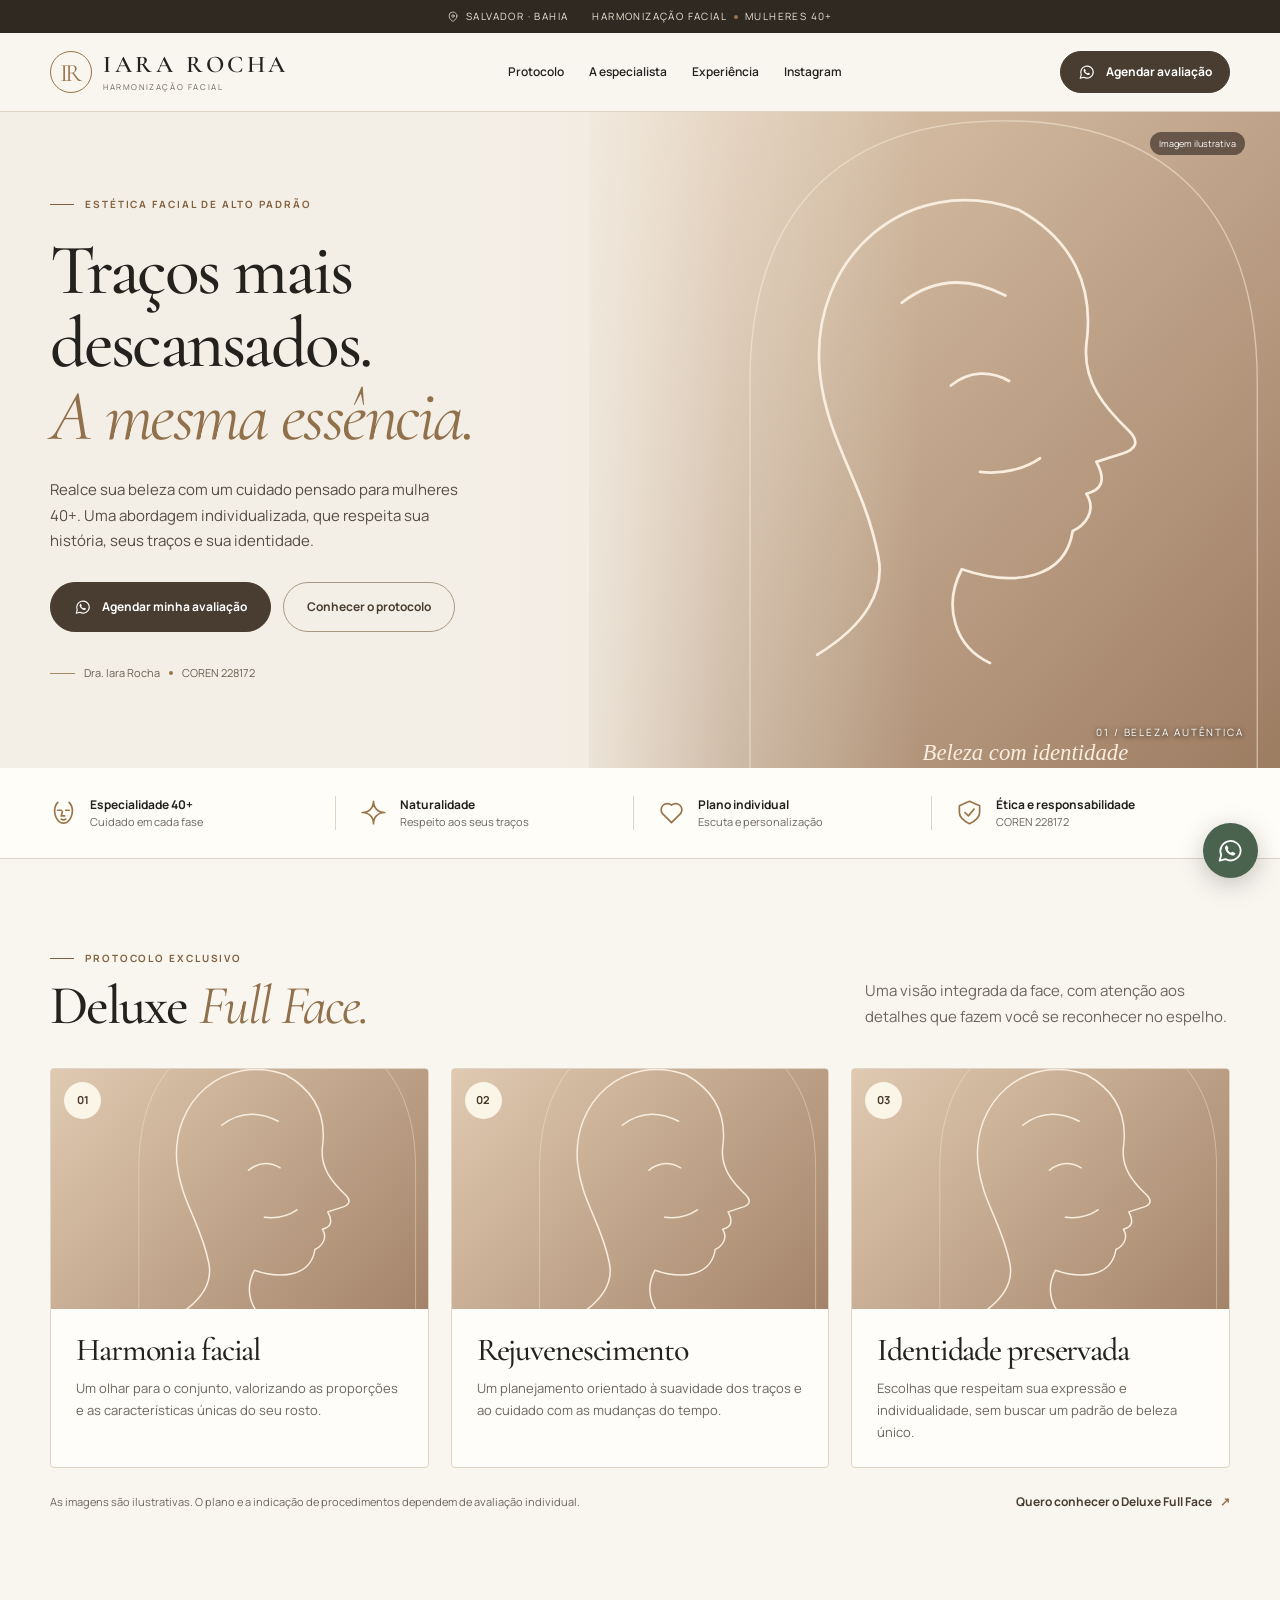
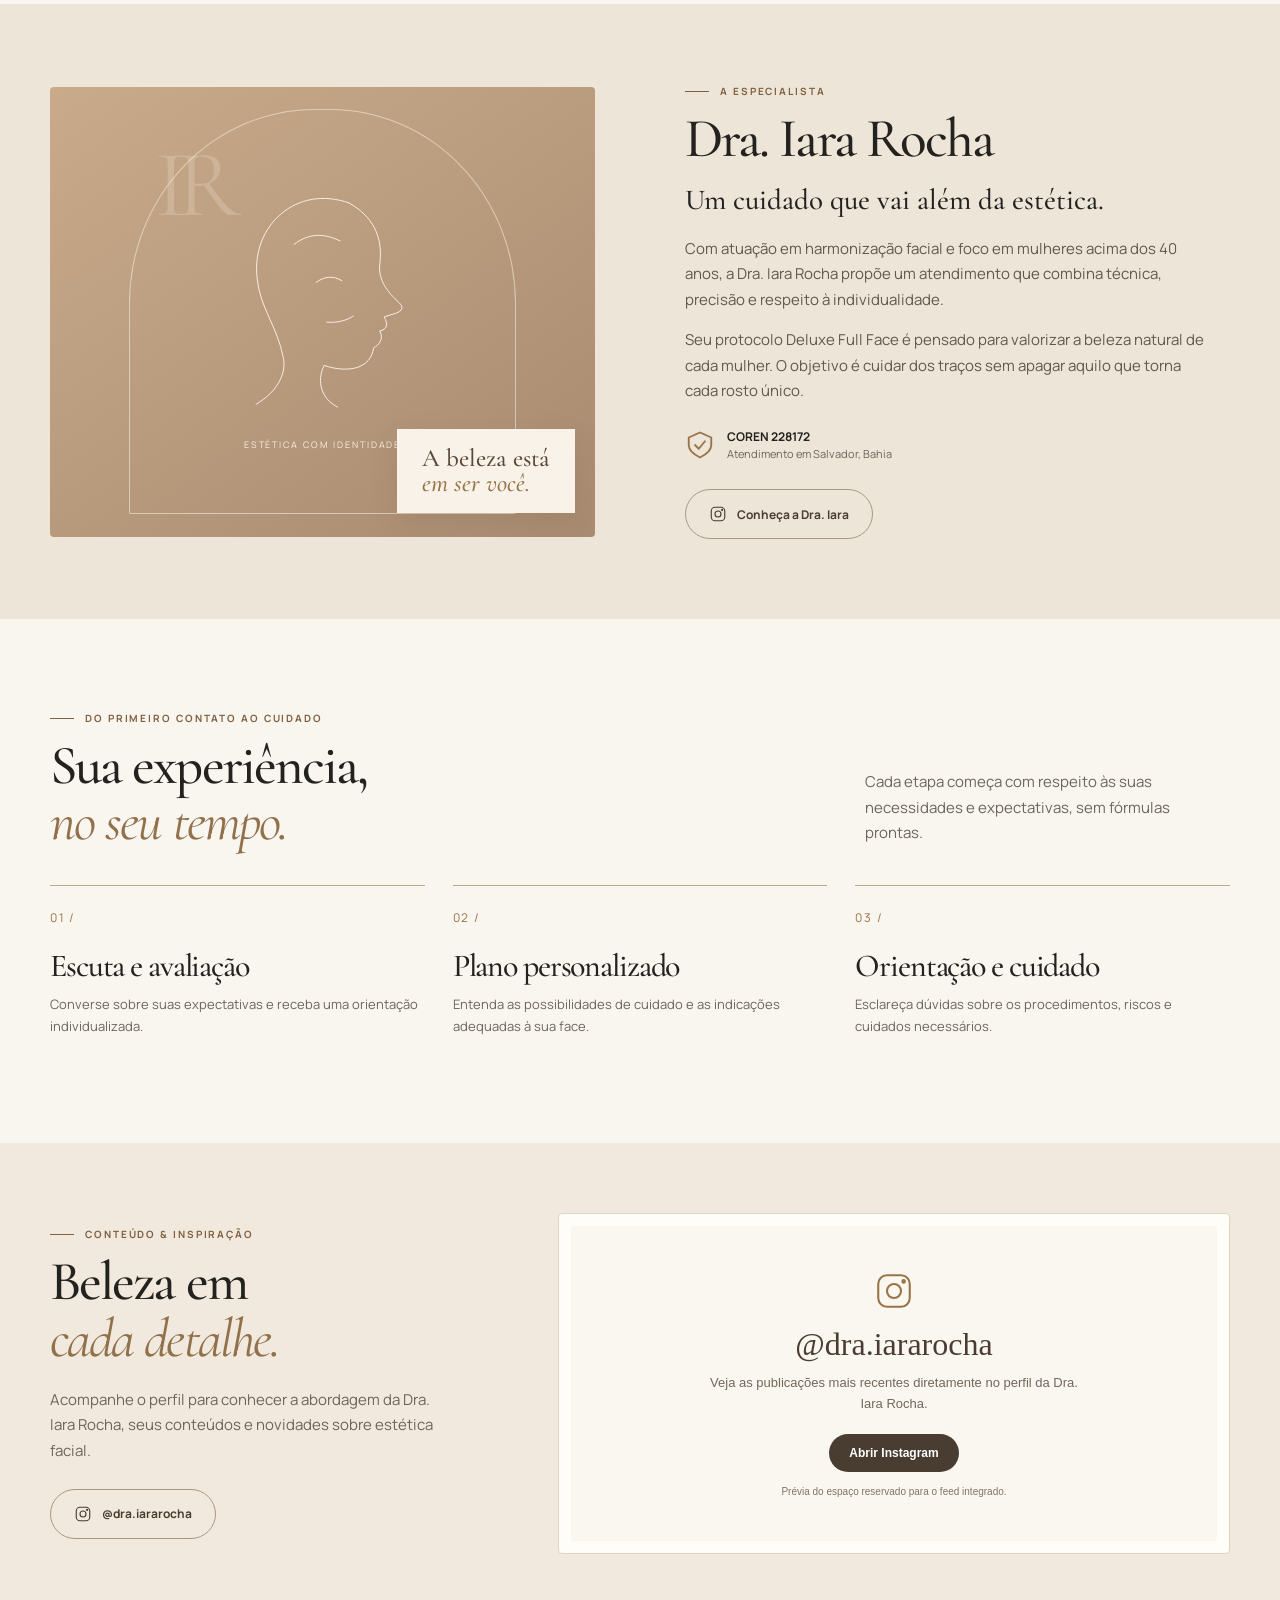
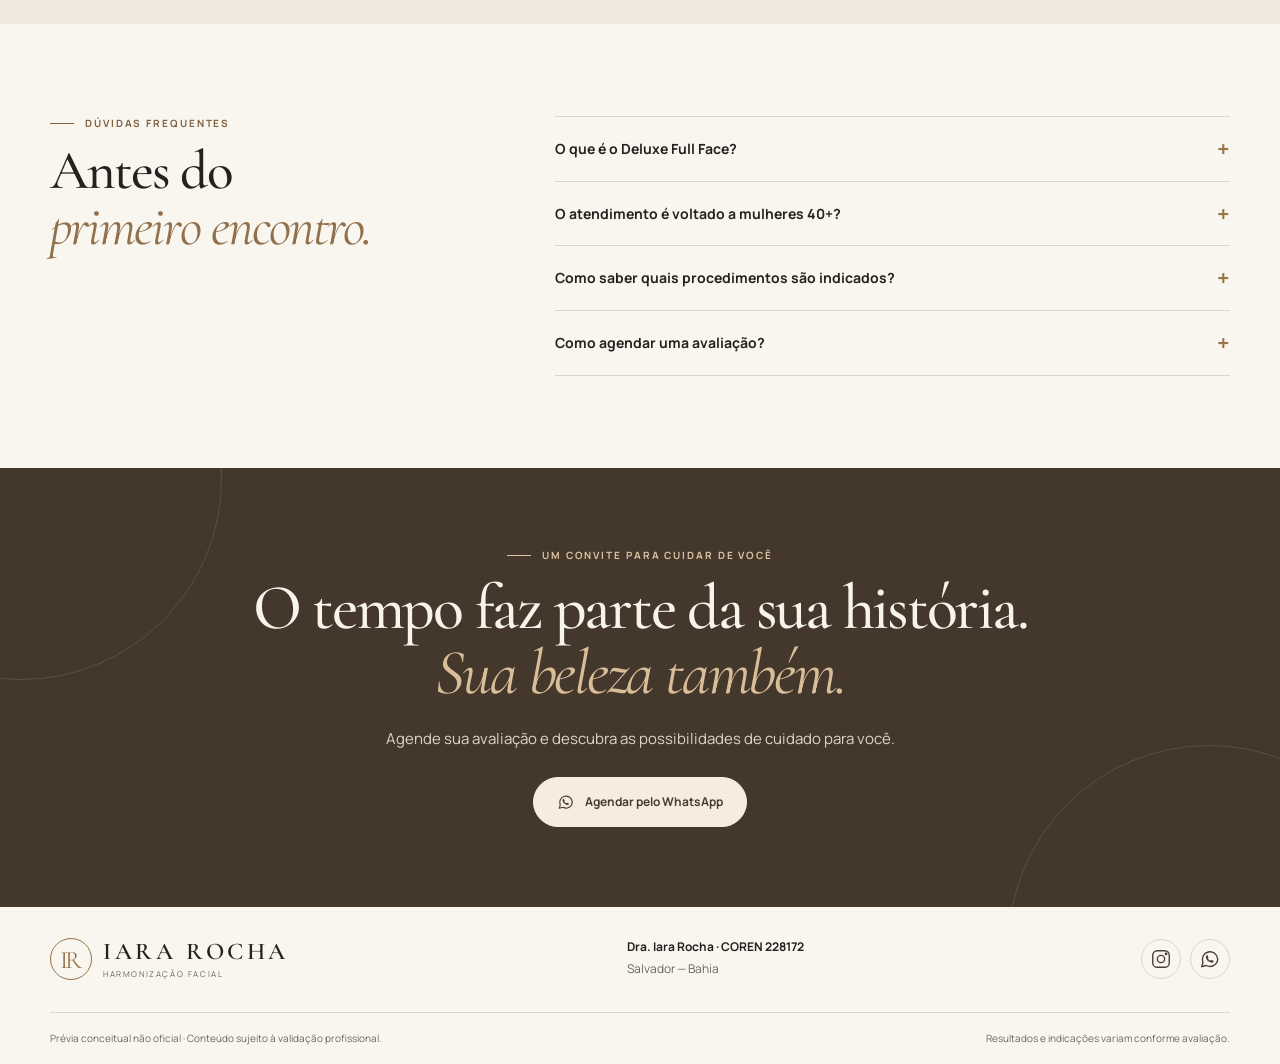
==== index.html @ 699437de "first commit" ====
<!doctype html>
<html lang="pt-BR"><head><meta charset="utf-8"><meta name="viewport" content="width=device-width, initial-scale=1"><title>Dra. Iara Rocha | Harmonização facial em Salvador</title><meta name="description" content="Harmonização facial com foco em mulheres 40+ em Salvador, Bahia. Conheça o protocolo Deluxe Full Face e agende sua avaliação com a Dra. Iara Rocha."><meta name="robots" content="noindex, nofollow"><meta name="theme-color" content="#f7f3ed"><meta property="og:title" content="Dra. Iara Rocha | Beleza que respeita sua identidade"><meta property="og:description" content="Harmonização facial personalizada para mulheres 40+ em Salvador."><meta property="og:type" content="website"><link rel="icon" type="image/svg+xml" href="assets/mark.svg"><link rel="preconnect" href="https://fonts.googleapis.com"><link rel="preconnect" href="https://fonts.gstatic.com" crossorigin><link href="https://fonts.googleapis.com/css2?family=Cormorant+Garamond:ital,wght@0,400;0,500;0,600;1,400;1,500&family=Manrope:wght@400;500;600;700&display=swap" rel="stylesheet"><link rel="stylesheet" href="styles.css"><script src="script.js" defer></script></head>
<body><svg xmlns="http://www.w3.org/2000/svg" style="position:absolute;width:0;height:0;overflow:hidden" aria-hidden="true"><symbol id="ig" viewBox="0 0 24 24"><rect x="3" y="3" width="18" height="18" rx="5"/><circle cx="12" cy="12" r="4"/><path d="M17.5 6.5h.01" stroke-width="3"/></symbol><symbol id="wa" viewBox="0 0 24 24"><path d="M20.4 11.8a8.4 8.4 0 0 1-12.5 7.3L3 20.4l1.3-4.6a8.4 8.4 0 1 1 16.1-4Z"/><path d="M8.3 8.1c.3-.5.8-.4 1-.1l1 2c.1.3-.2.7-.6 1.1.6 1.3 1.4 2.1 2.8 2.7.4-.5.8-.9 1.1-.8l2.1 1c.4.2.4.7.1 1.1-.6.9-1.6 1.2-2.8.8-2.7-.9-5-3-5.5-5.6-.2-.9.2-1.6.8-2.2Z" fill="currentColor" stroke="none"/></symbol><symbol id="pin" viewBox="0 0 24 24"><path d="M20 10c0 6-8 11-8 11S4 16 4 10a8 8 0 1 1 16 0Z"/><circle cx="12" cy="10" r="2.5"/></symbol><symbol id="spark" viewBox="0 0 24 24"><path d="M12 2c0 6 4 10 10 10-6 0-10 4-10 10 0-6-4-10-10-10 6 0 10-4 10-10Z"/></symbol><symbol id="shield" viewBox="0 0 24 24"><path d="M12 2 21 6v6c0 5-5 8-9 10-4-2-9-5-9-10V6l9-4Z"/><path d="m8 12 3 3 5-6"/></symbol><symbol id="heart" viewBox="0 0 24 24"><path d="M12 21 4 13a5.5 5.5 0 0 1 8-7.5A5.5 5.5 0 0 1 20 13Z"/></symbol><symbol id="face" viewBox="0 0 24 24"><path d="M7 3C3 7 3 15 8 20c2 2 6 2 8 0 5-5 5-13 1-17M7 10h3m4 0h3m-6 1-1 4h3m-3 3c1 .5 3 .5 4 0"/></symbol></svg>
<div class="topline"><span><svg><use href="#pin"/></svg> Salvador · Bahia</span><span>Harmonização facial <i></i> Mulheres 40+</span></div>
<header class="header"><div class="shell nav"><a href="#inicio" class="logo" aria-label="Dra. Iara Rocha, início"><span class="logo-mark">IR</span><span><strong>IARA ROCHA</strong><small>HARMONIZAÇÃO FACIAL</small></span></a><button class="menu" type="button" aria-expanded="false" aria-label="Abrir menu" aria-controls="navlinks"><span></span><span></span></button><nav id="navlinks"><a href="#protocolo">Protocolo</a><a href="#sobre">A especialista</a><a href="#experiencia">Experiência</a><a href="#instagram">Instagram</a></nav><a class="btn btn-small" href="https://wa.me/5571999190750?text=Ol%C3%A1%2C%20gostaria%20de%20agendar%20uma%20avalia%C3%A7%C3%A3o." target="_blank" rel="noopener"><svg><use href="#wa"/></svg> Agendar avaliação</a></div></header>
<main id="inicio"><section class="hero"><div class="hero-photo"><img src="https://images.pexels.com/photos/6531386/pexels-photo-6531386.jpeg?auto=compress&cs=tinysrgb&w=1600" alt="Retrato ilustrativo de uma mulher madura" fetchpriority="high" onerror="this.onerror=null;this.src='assets/portrait.svg'"><span class="photo-note">Imagem ilustrativa</span></div><div class="shell hero-inner"><div class="hero-copy"><div class="eyebrow"><span></span> ESTÉTICA FACIAL DE ALTO PADRÃO</div><h1>Traços mais descansados.<br><em>A mesma essência.</em></h1><p>Realce sua beleza com um cuidado pensado para mulheres 40+. Uma abordagem individualizada, que respeita sua história, seus traços e sua identidade.</p><div class="actions"><a class="btn" href="https://wa.me/5571999190750?text=Ol%C3%A1%2C%20gostaria%20de%20agendar%20uma%20avalia%C3%A7%C3%A3o." target="_blank" rel="noopener"><svg><use href="#wa"/></svg> Agendar minha avaliação</a><a class="btn outline" href="#protocolo">Conhecer o protocolo</a></div><div class="hero-caption"><span class="line"></span> Dra. Iara Rocha <span class="dot"></span> COREN 228172</div></div></div><div class="hero-index">01 / BELEZA AUTÊNTICA</div></section>
<section class="values"><div class="shell values-grid"><div><svg><use href="#face"/></svg><span><b>Especialidade 40+</b><small>Cuidado em cada fase</small></span></div><div><svg><use href="#spark"/></svg><span><b>Naturalidade</b><small>Respeito aos seus traços</small></span></div><div><svg><use href="#heart"/></svg><span><b>Plano individual</b><small>Escuta e personalização</small></span></div><div><svg><use href="#shield"/></svg><span><b>Ética e responsabilidade</b><small>COREN 228172</small></span></div></div></section>
<section id="protocolo" class="section shell"><div class="section-head reveal"><div><div class="eyebrow"><span></span> PROTOCOLO EXCLUSIVO</div><h2>Deluxe <em>Full Face.</em></h2></div><p>Uma visão integrada da face, com atenção aos detalhes que fazem você se reconhecer no espelho.</p></div><div class="protocol-grid"><article class="tile reveal"><div class="tile-img"><img loading="lazy" src="https://images.pexels.com/photos/6619491/pexels-photo-6619491.jpeg?auto=compress&cs=tinysrgb&w=850" alt="Imagem ilustrativa de cuidado facial" onerror="this.onerror=null;this.src='assets/portrait.svg'"><span>01</span></div><div class="tile-copy"><h3>Harmonia facial</h3><p>Um olhar para o conjunto, valorizando as proporções e as características únicas do seu rosto.</p></div></article><article class="tile reveal"><div class="tile-img"><img loading="lazy" src="https://images.pexels.com/photos/7446693/pexels-photo-7446693.jpeg?auto=compress&cs=tinysrgb&w=850" alt="Imagem ilustrativa de atendimento estético" onerror="this.onerror=null;this.src='assets/portrait.svg'"><span>02</span></div><div class="tile-copy"><h3>Rejuvenescimento</h3><p>Um planejamento orientado à suavidade dos traços e ao cuidado com as mudanças do tempo.</p></div></article><article class="tile reveal"><div class="tile-img"><img loading="lazy" src="https://images.pexels.com/photos/6724479/pexels-photo-6724479.jpeg?auto=compress&cs=tinysrgb&w=850" alt="Imagem ilustrativa de autocuidado" onerror="this.onerror=null;this.src='assets/portrait.svg'"><span>03</span></div><div class="tile-copy"><h3>Identidade preservada</h3><p>Escolhas que respeitam sua expressão e individualidade, sem buscar um padrão de beleza único.</p></div></article></div><div class="protocol-foot"><span>As imagens são ilustrativas. O plano e a indicação de procedimentos dependem de avaliação individual.</span><a class="text-link" href="https://wa.me/5571999190750?text=Ol%C3%A1%2C%20gostaria%20de%20conhecer%20o%20Deluxe%20Full%20Face." target="_blank" rel="noopener">Quero conhecer o Deluxe Full Face <span>↗</span></a></div></section>
<section id="sobre" class="about"><div class="shell about-grid"><div class="about-art reveal"><div class="art-arch"><span>IR</span><svg viewBox="0 0 300 300" aria-hidden="true"><path d="M180 35C121 14 70 60 76 119c3 35 23 55 30 92 3 17-6 37-31 52M180 35c27 15 39 38 35 69-2 19 9 32 22 44 5 5 4 9-4 12l-13 4c5 9 3 14-5 16 5 9-1 16-7 19-3 24-29 29-56 20-9 18-3 38 15 47M118 82c16-13 34-13 52-4m-27 47c9-7 19-8 29-2m-17 47c12 1 23-2 30-7"/></svg><small>ESTÉTICA COM IDENTIDADE</small></div><div class="art-tag">A beleza está<br><em>em ser você.</em></div></div><div class="about-copy reveal"><div class="eyebrow"><span></span> A ESPECIALISTA</div><h2>Dra. Iara Rocha</h2><p class="lead">Um cuidado que vai além da estética.</p><p>Com atuação em harmonização facial e foco em mulheres acima dos 40 anos, a Dra. Iara Rocha propõe um atendimento que combina técnica, precisão e respeito à individualidade.</p><p>Seu protocolo Deluxe Full Face é pensado para valorizar a beleza natural de cada mulher. O objetivo é cuidar dos traços sem apagar aquilo que torna cada rosto único.</p><div class="credential"><svg><use href="#shield"/></svg><div><b>COREN 228172</b><small>Atendimento em Salvador, Bahia</small></div></div><a class="btn outline" href="https://www.instagram.com/dra.iararocha/" target="_blank" rel="noopener"><svg><use href="#ig"/></svg> Conheça a Dra. Iara</a></div></div></section>
<section id="experiencia" class="section shell"><div class="section-head reveal"><div><div class="eyebrow"><span></span> DO PRIMEIRO CONTATO AO CUIDADO</div><h2>Sua experiência,<br><em>no seu tempo.</em></h2></div><p>Cada etapa começa com respeito às suas necessidades e expectativas, sem fórmulas prontas.</p></div><div class="steps"><article class="reveal"><span>01 /</span><h3>Escuta e avaliação</h3><p>Converse sobre suas expectativas e receba uma orientação individualizada.</p></article><article class="reveal"><span>02 /</span><h3>Plano personalizado</h3><p>Entenda as possibilidades de cuidado e as indicações adequadas à sua face.</p></article><article class="reveal"><span>03 /</span><h3>Orientação e cuidado</h3><p>Esclareça dúvidas sobre os procedimentos, riscos e cuidados necessários.</p></article></div></section>
<section id="instagram" class="social"><div class="shell social-grid"><div class="reveal"><div class="eyebrow"><span></span> CONTEÚDO & INSPIRAÇÃO</div><h2>Beleza em<br><em>cada detalhe.</em></h2><p>Acompanhe o perfil para conhecer a abordagem da Dra. Iara Rocha, seus conteúdos e novidades sobre estética facial.</p><a class="btn outline" href="https://www.instagram.com/dra.iararocha/" target="_blank" rel="noopener"><svg><use href="#ig"/></svg> @dra.iararocha</a></div><div class="social-frame reveal"><iframe id="instagram-feed" title="Perfil da Dra. Iara Rocha no Instagram" src="instagram.html" loading="lazy" referrerpolicy="strict-origin-when-cross-origin"></iframe></div></div></section>
<section class="section shell faq" id="duvidas"><div class="reveal"><div class="eyebrow"><span></span> DÚVIDAS FREQUENTES</div><h2>Antes do<br><em>primeiro encontro.</em></h2></div><div class="faq-items reveal"><details><summary>O que é o Deluxe Full Face?<span>+</span></summary><p>É o protocolo exclusivo de harmonização facial apresentado pela Dra. Iara Rocha, com abordagem individualizada e foco na naturalidade.</p></details><details><summary>O atendimento é voltado a mulheres 40+?<span>+</span></summary><p>Sim, esse é o foco informado pela profissional. A avaliação permite conversar sobre as necessidades individuais e a indicação de cada cuidado.</p></details><details><summary>Como saber quais procedimentos são indicados?<span>+</span></summary><p>A indicação depende de avaliação profissional, considerando sua anatomia, histórico de saúde, expectativas e possíveis contraindicações.</p></details><details><summary>Como agendar uma avaliação?<span>+</span></summary><p>Entre em contato pelo WhatsApp para consultar disponibilidade, valores e informações de atendimento em Salvador.</p></details></div></section>
<section class="closing"><div class="shell reveal"><div class="eyebrow"><span></span> UM CONVITE PARA CUIDAR DE VOCÊ</div><h2>O tempo faz parte da sua história.<br><em>Sua beleza também.</em></h2><p>Agende sua avaliação e descubra as possibilidades de cuidado para você.</p><a class="btn light" href="https://wa.me/5571999190750?text=Ol%C3%A1%2C%20gostaria%20de%20agendar%20uma%20avalia%C3%A7%C3%A3o." target="_blank" rel="noopener"><svg><use href="#wa"/></svg> Agendar pelo WhatsApp</a></div></section></main>
<footer><div class="shell footer-main"><a class="logo" href="#inicio"><span class="logo-mark">IR</span><span><strong>IARA ROCHA</strong><small>HARMONIZAÇÃO FACIAL</small></span></a><div><strong>Dra. Iara Rocha · COREN 228172</strong><p>Salvador — Bahia</p></div><div class="social-icons"><a href="https://www.instagram.com/dra.iararocha/" target="_blank" rel="noopener" aria-label="Instagram"><svg><use href="#ig"/></svg></a><a href="https://wa.me/5571999190750" target="_blank" rel="noopener" aria-label="WhatsApp"><svg><use href="#wa"/></svg></a></div></div><div class="shell footer-bottom"><span>Prévia conceitual não oficial · Conteúdo sujeito à validação profissional.</span><span>Resultados e indicações variam conforme avaliação.</span></div></footer>
<a class="floating" href="https://wa.me/5571999190750?text=Ol%C3%A1%2C%20gostaria%20de%20agendar%20uma%20avalia%C3%A7%C3%A3o." target="_blank" rel="noopener" aria-label="Agendar pelo WhatsApp"><svg><use href="#wa"/></svg></a></body></html>
---- styles.css ----
:root{--paper:#f9f6f0;--cream:#f0e9de;--ink:#24221f;--muted:#6c655d;--gold:#987449;--dark:#493d31;--line:#ded5c6;--serif:'Cormorant Garamond',Georgia,serif;--sans:'Manrope',Arial,sans-serif}*{box-sizing:border-box}html{scroll-behavior:smooth;scroll-padding-top:90px}body{margin:0;background:var(--paper);font-family:var(--sans);font-size:15px;line-height:1.7;color:var(--ink)}a{color:inherit;text-decoration:none}button{font:inherit}img{display:block;width:100%;height:100%;object-fit:cover}svg{width:22px;height:22px;fill:none;stroke:currentColor;stroke-width:1.5;stroke-linecap:round;stroke-linejoin:round;flex:none}.shell{width:min(1180px,calc(100% - 96px));margin-inline:auto}.topline{background:#302921;color:#ede5d8;display:flex;align-items:center;justify-content:center;gap:24px;font-size:10px;letter-spacing:.14em;text-transform:uppercase;padding:8px 20px}.topline span{display:flex;align-items:center;gap:7px}.topline svg{width:12px;height:12px}.topline i,.dot{display:inline-block;width:4px;height:4px;background:var(--gold);border-radius:50%}.header{position:sticky;top:0;z-index:20;background:rgba(249,246,240,.96);backdrop-filter:blur(12px);border-bottom:1px solid var(--line)}.nav{display:flex;align-items:center;justify-content:space-between;gap:28px;min-height:78px}.logo{display:inline-flex;align-items:center;gap:11px;flex-shrink:0}.logo-mark{display:grid;place-items:center;width:42px;height:42px;border:1px solid var(--gold);border-radius:50%;font-family:var(--serif);font-size:25px;letter-spacing:-.12em;color:var(--gold);padding-right:3px}.logo strong,.logo small{display:block;line-height:1.2}.logo strong{font:600 24px/1 var(--serif);letter-spacing:.15em}.logo small{font-size:8px;letter-spacing:.2em;margin-top:5px;color:var(--muted)}nav{display:flex;gap:25px;align-items:center;font-size:12px;font-weight:600}nav a:hover,.text-link:hover{color:var(--gold)}.btn{display:inline-flex;align-items:center;justify-content:center;gap:10px;background:var(--dark);color:white;border:1px solid var(--dark);padding:15px 23px;border-radius:100px;font-size:12px;font-weight:700;line-height:1.3;transition:background .25s,transform .25s,border .25s;white-space:normal}.btn svg{width:18px;height:18px}.btn:hover{background:var(--gold);border-color:var(--gold);transform:translateY(-2px)}.btn-small{padding:11px 17px;white-space:nowrap}.outline{background:transparent;color:var(--dark);border-color:#a99881}.outline:hover{color:white}.menu{display:none;background:none;border:0;padding:10px;cursor:pointer}.hero{position:relative;isolation:isolate;min-height:595px;background:#e9dfd2;overflow:hidden;display:flex;align-items:center}.hero-photo{position:absolute;inset:0 0 0 46%;z-index:-2;background:#ad8a71}.hero-photo img{object-position:50% 38%}.hero:after{content:'';position:absolute;inset:0;z-index:-1;background:linear-gradient(90deg,#f4efe6 0%,#f4efe6 36%,rgba(244,239,230,.96) 43%,rgba(244,239,230,.35) 57%,transparent 72%);pointer-events:none}.hero-inner{padding-block:85px}.hero-copy{max-width:620px;width:56%}.eyebrow{display:flex;align-items:center;gap:11px;font-size:10px;letter-spacing:.19em;font-weight:700;color:#80603e;text-transform:uppercase;line-height:1.5}.eyebrow>span{width:24px;height:1px;background:currentColor}.hero h1,h2,h3{font-family:var(--serif);font-weight:500;line-height:1.02;margin:0;letter-spacing:-.035em}.hero h1{font-size:clamp(55px,5.6vw,86px);margin:22px 0 24px}.hero h1 em,h2 em{font-weight:400;color:#91704c}.hero p{max-width:430px;color:#554d43;font-size:15px;margin:0 0 28px}.actions{display:flex;flex-wrap:wrap;gap:12px}.hero-caption{display:flex;align-items:center;gap:9px;font-size:11px;color:#695f52;margin-top:32px}.hero-caption .line{width:25px;height:1px;background:#a78b65}.hero-index{position:absolute;bottom:27px;right:36px;color:#fff;text-shadow:0 1px 5px #000;font-size:10px;letter-spacing:.19em}.photo-note{position:absolute;right:35px;top:20px;background:#2b211b99;color:white;padding:4px 9px;border-radius:100px;font-size:9px}.values{border-bottom:1px solid var(--line);background:#fffdf8}.values-grid{display:grid;grid-template-columns:repeat(4,1fr);padding-block:28px;gap:12px}.values-grid>div{display:flex;align-items:center;gap:13px;padding-inline:12px;border-right:1px solid var(--line)}.values-grid>div:first-child{padding-left:0}.values-grid>div:last-child{border:0}.values-grid svg{width:27px;height:27px;color:var(--gold)}.values-grid b,.values-grid small{display:block;line-height:1.5}.values-grid b{font-size:12px;font-weight:700}.values-grid small{font-size:11px;color:var(--muted)}.section{padding-block:92px}.section-head{display:flex;align-items:end;justify-content:space-between;gap:40px;margin-bottom:34px}.section-head p{max-width:365px;margin:0 0 5px;color:var(--muted)}h2{font-size:clamp(43px,4.3vw,66px);margin-top:12px}.protocol-grid{display:grid;grid-template-columns:repeat(3,1fr);gap:22px}.tile{background:#fffdf9;border:1px solid var(--line);overflow:hidden;border-radius:4px;transition:box-shadow .3s,transform .3s}.tile:hover{transform:translateY(-4px);box-shadow:0 15px 30px #3029210e}.tile-img{height:240px;position:relative;overflow:hidden;background:#d6b99c}.tile-img img{transition:transform .7s;object-position:center 40%}.tile:hover img{transform:scale(1.035)}.tile-img>span{position:absolute;top:13px;left:13px;display:grid;place-items:center;background:#fffdf1df;color:#47382b;border-radius:50%;width:37px;height:37px;font-size:11px;font-weight:700}.tile-copy{padding:25px 25px 24px}.tile h3,.steps h3{font-size:32px}.tile p,.steps p{color:var(--muted);font-size:13px;margin:10px 0 0}.protocol-foot{display:flex;align-items:center;justify-content:space-between;gap:20px;margin-top:24px;font-size:11px;color:var(--muted)}.text-link{font-weight:700;color:var(--dark);font-size:12px;white-space:nowrap}.text-link span{margin-left:6px;color:var(--gold)}.about{background:#ede5d8;padding-block:80px}.about-grid{display:grid;grid-template-columns:1fr 1fr;gap:90px;align-items:center}.about-art{position:relative;min-height:450px;display:grid;place-items:center;background:linear-gradient(145deg,#c9ab8b,#a88b70);overflow:hidden;border-radius:4px}.art-arch{position:relative;width:71%;height:90%;min-height:370px;display:flex;flex-direction:column;align-items:center;justify-content:center;border:1px solid #f2e7d6a0;border-radius:48% 48% 2px 2px;color:#f8f0e5}.art-arch>span{font:400 95px/.8 var(--serif);letter-spacing:-.12em;opacity:.22;position:absolute;top:37px;left:25px}.art-arch svg{width:75%;height:265px;stroke-width:1.1}.art-arch small{font-size:9px;letter-spacing:.21em}.art-tag{position:absolute;bottom:24px;right:20px;color:#5b4838;background:#f8f2e8;padding:17px 25px;font:500 25px/1 var(--serif);box-shadow:0 8px 25px #493d311b}.art-tag em{color:var(--gold)}.about-copy p{color:#62584e;max-width:520px}.about-copy .lead{font:500 29px/1.25 var(--serif);color:var(--ink);margin:14px 0 18px}.credential{display:flex;align-items:center;gap:12px;margin:24px 0 27px}.credential svg{width:30px;height:30px;color:var(--gold)}.credential b,.credential small{display:block;line-height:1.5}.credential b{font-size:12px}.credential small{color:var(--muted);font-size:11px}.steps{display:grid;grid-template-columns:repeat(3,1fr);gap:28px}.steps article{padding:22px 0 14px;border-top:1px solid #bba88f}.steps article>span{display:block;color:var(--gold);font-size:12px;letter-spacing:.15em;margin-bottom:22px}.social{background:#f1e9dd;padding-block:70px}.social-grid{display:grid;grid-template-columns:.8fr 1.2fr;gap:60px;align-items:center}.social-grid p{max-width:400px;color:var(--muted);margin:20px 0 26px}.social-frame{background:#fffdf8;border:1px solid var(--line);border-radius:4px;padding:12px}.social-frame iframe{display:block;width:100%;height:315px;border:0;border-radius:2px;background:#fffdf8}.faq{display:grid;grid-template-columns:.8fr 1.2fr;gap:55px}.faq-items details{border-bottom:1px solid var(--line)}.faq-items details:first-child{border-top:1px solid var(--line)}summary{list-style:none;cursor:pointer;padding:20px 0;display:flex;align-items:center;justify-content:space-between;gap:10px;font-weight:700;font-size:14px}summary::-webkit-details-marker{display:none}summary span{color:var(--gold);font-size:22px;line-height:1;transition:transform .2s}details[open] summary span{transform:rotate(45deg)}details p{margin:0 30px 19px 0;font-size:13px;color:var(--muted)}.closing{background:#44382d;color:#f9f4eb;text-align:center;padding-block:80px;position:relative;overflow:hidden}.closing:before,.closing:after{content:'';position:absolute;border:1px solid #c1a78835;width:400px;height:400px;border-radius:50%;pointer-events:none}.closing:before{top:-190px;left:-180px}.closing:after{bottom:-240px;right:-130px}.closing .eyebrow{color:#dbc3a3;justify-content:center}.closing h2{font-size:clamp(43px,5vw,72px)}.closing h2 em{color:#d9bd98}.closing p{color:#e0d4c6;margin:20px 0 26px}.light{background:#f7eddf;color:#493d31;border-color:#f7eddf}.light:hover{color:white}.footer-main{padding-block:30px;display:flex;align-items:center;justify-content:space-between;gap:25px}.footer-main>div:nth-child(2){font-size:12px}.footer-main p{margin:2px 0;color:var(--muted)}.social-icons{display:flex;gap:9px}.social-icons a{width:40px;height:40px;display:grid;place-items:center;border:1px solid var(--line);border-radius:50%;color:var(--dark)}.social-icons a:hover{background:var(--cream)}.footer-bottom{border-top:1px solid var(--line);font-size:10px;color:var(--muted);padding-block:17px;display:flex;justify-content:space-between;gap:15px}.floating{position:fixed;bottom:22px;right:22px;z-index:30;border-radius:50%;width:55px;height:55px;display:grid;place-items:center;color:white;background:#49634f;box-shadow:0 6px 24px #30292140;transition:transform .25s}.floating:hover{transform:translateY(-4px)}.floating svg{width:29px;height:29px}.js .reveal{opacity:0;transform:translateY(18px);transition:opacity .65s,transform .65s}.js .reveal.visible{opacity:1;transform:none}a:focus-visible,button:focus-visible,summary:focus-visible{outline:2px solid var(--gold);outline-offset:4px}@media(max-width:1000px){.shell{width:calc(100% - 56px)}.nav{gap:14px}nav{gap:15px}.nav>.btn{display:none}.hero-copy{width:65%}.about-grid{gap:48px}.values-grid>div{padding-inline:7px}.tile-img{height:190px}}@media(max-width:700px){.shell{width:calc(100% - 36px)}.topline{font-size:8px;gap:12px;letter-spacing:.07em}.nav{min-height:66px}.logo strong{font-size:21px}.logo-mark{width:36px;height:36px;font-size:22px}.menu{display:flex;flex-direction:column;gap:6px}.menu span{width:23px;height:1.5px;background:var(--ink)}nav{display:none;position:absolute;top:100%;left:0;right:0;background:var(--paper);padding:18px 25px;flex-direction:column;align-items:stretch;gap:0;border-bottom:1px solid var(--line);box-shadow:0 8px 18px #30292111}nav.open{display:flex}nav a{padding:13px 0;border-bottom:1px solid var(--line)}.hero{min-height:0;display:flex;flex-direction:column;align-items:stretch}.hero:after{display:none}.hero-inner{padding-block:40px 37px;order:0}.hero-copy{width:100%}.hero h1{font-size:clamp(48px,11vw,66px);margin:17px 0 15px}.hero p{font-size:14px}.hero-photo{position:relative;inset:auto;order:1;height:360px;z-index:0}.hero-photo img{object-position:center 34%}.hero-index{z-index:1;bottom:15px;right:15px}.photo-note{right:15px;top:14px}.actions{gap:9px}.actions .btn{font-size:11px;padding:13px 16px}.hero-caption{margin-top:22px}.values-grid{grid-template-columns:repeat(2,1fr);gap:20px 9px;padding-block:22px}.values-grid>div:nth-child(2){border:0}.values-grid>div:nth-child(3){padding-left:0}.values-grid svg{width:24px;height:24px}.values-grid b{font-size:11px}.values-grid small{font-size:10px}.section{padding-block:58px}.section-head{display:block;margin-bottom:25px}.section-head p{margin:16px 0 0;font-size:14px}.protocol-grid{grid-template-columns:1fr;gap:16px}.tile-img{height:225px}.tile-copy{padding:20px}.protocol-foot{flex-direction:column;align-items:start;gap:14px}.about{padding-block:48px}.about-grid,.social-grid,.faq{grid-template-columns:1fr;gap:30px}.about-art{min-height:350px}.art-arch{min-height:295px}.art-arch svg{height:210px}.steps{grid-template-columns:1fr;gap:12px}.steps article{padding-top:18px}.steps article>span{margin-bottom:12px}.social{padding-block:50px}.social-frame iframe{height:320px}.closing{padding-block:55px}.closing p{font-size:14px}.footer-main{flex-wrap:wrap;gap:20px;align-items:start}.footer-main>div:nth-child(2){order:3;width:100%}.footer-bottom{flex-direction:column;gap:6px;padding-bottom:75px}.floating{right:15px;bottom:15px;width:51px;height:51px}}@media(prefers-reduced-motion:reduce){*,*:before,*:after{scroll-behavior:auto!important;animation:none!important;transition:none!important}.js .reveal{opacity:1;transform:none}}
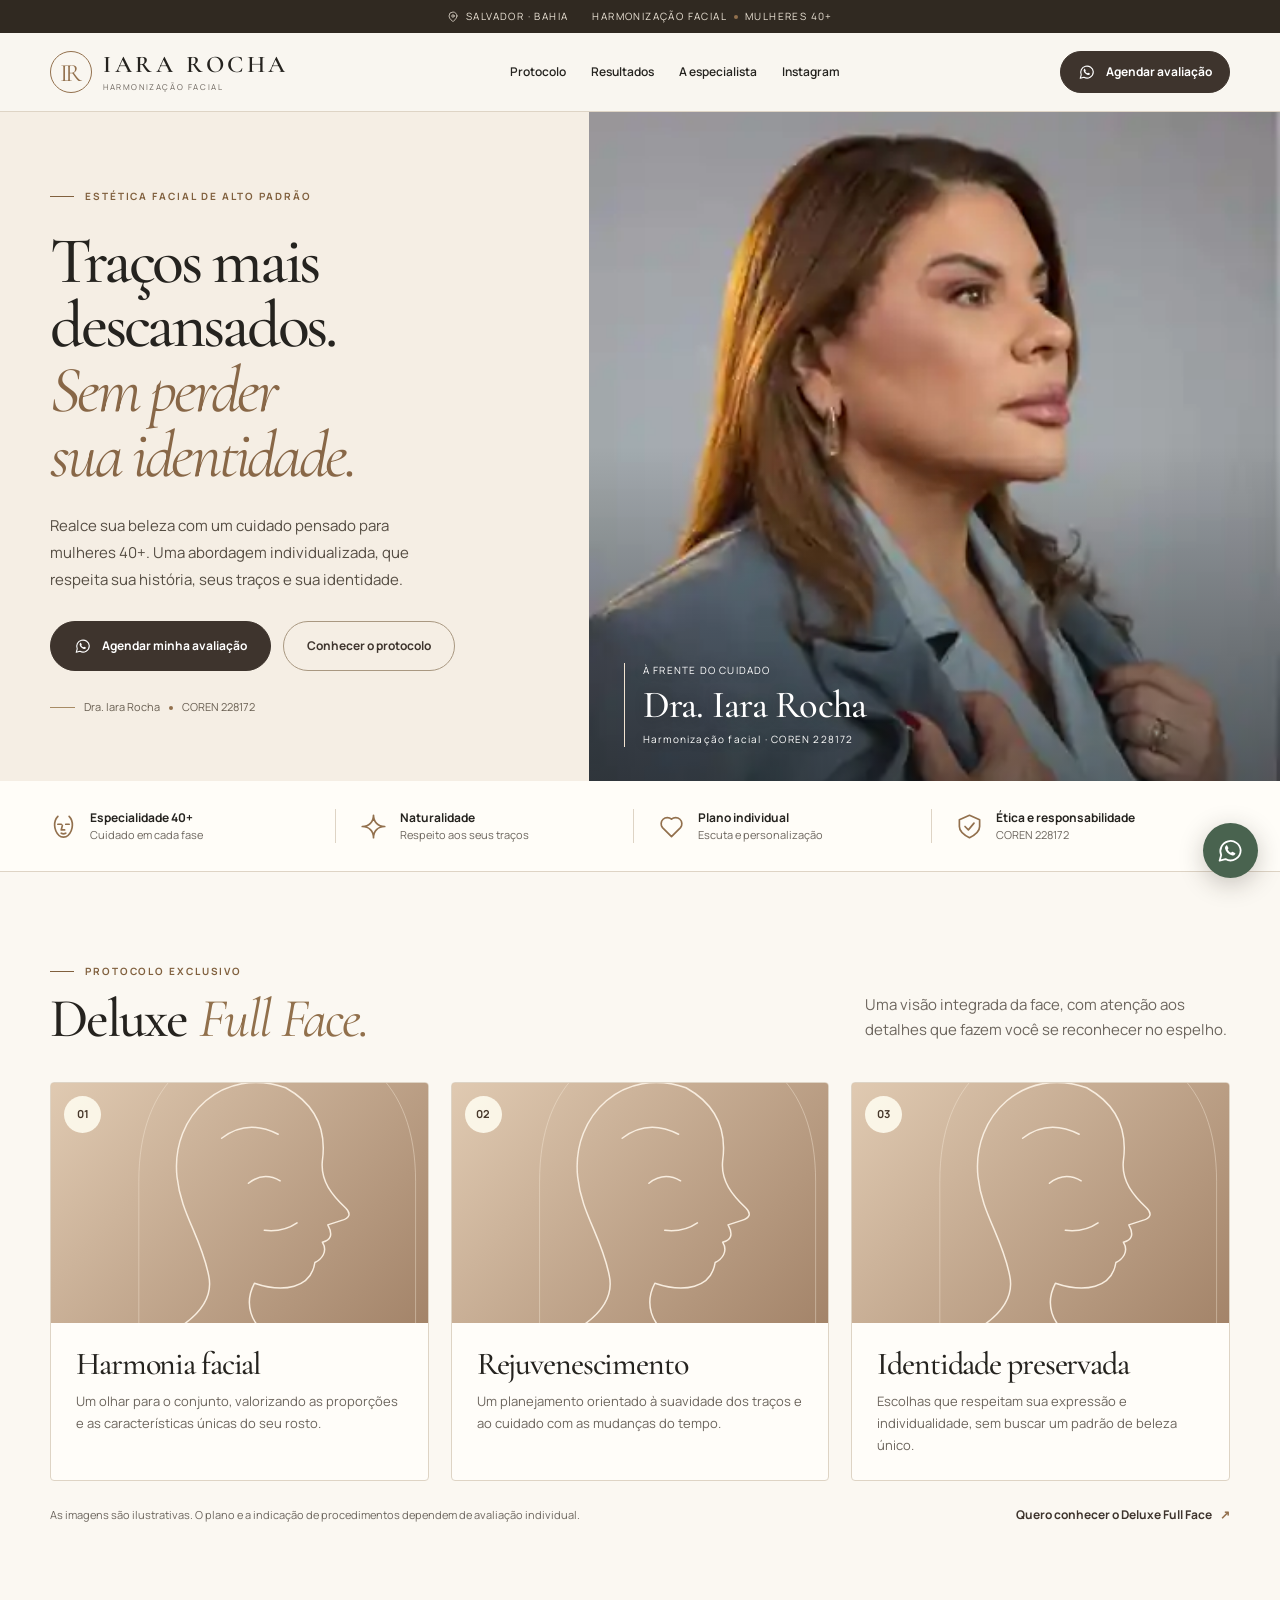
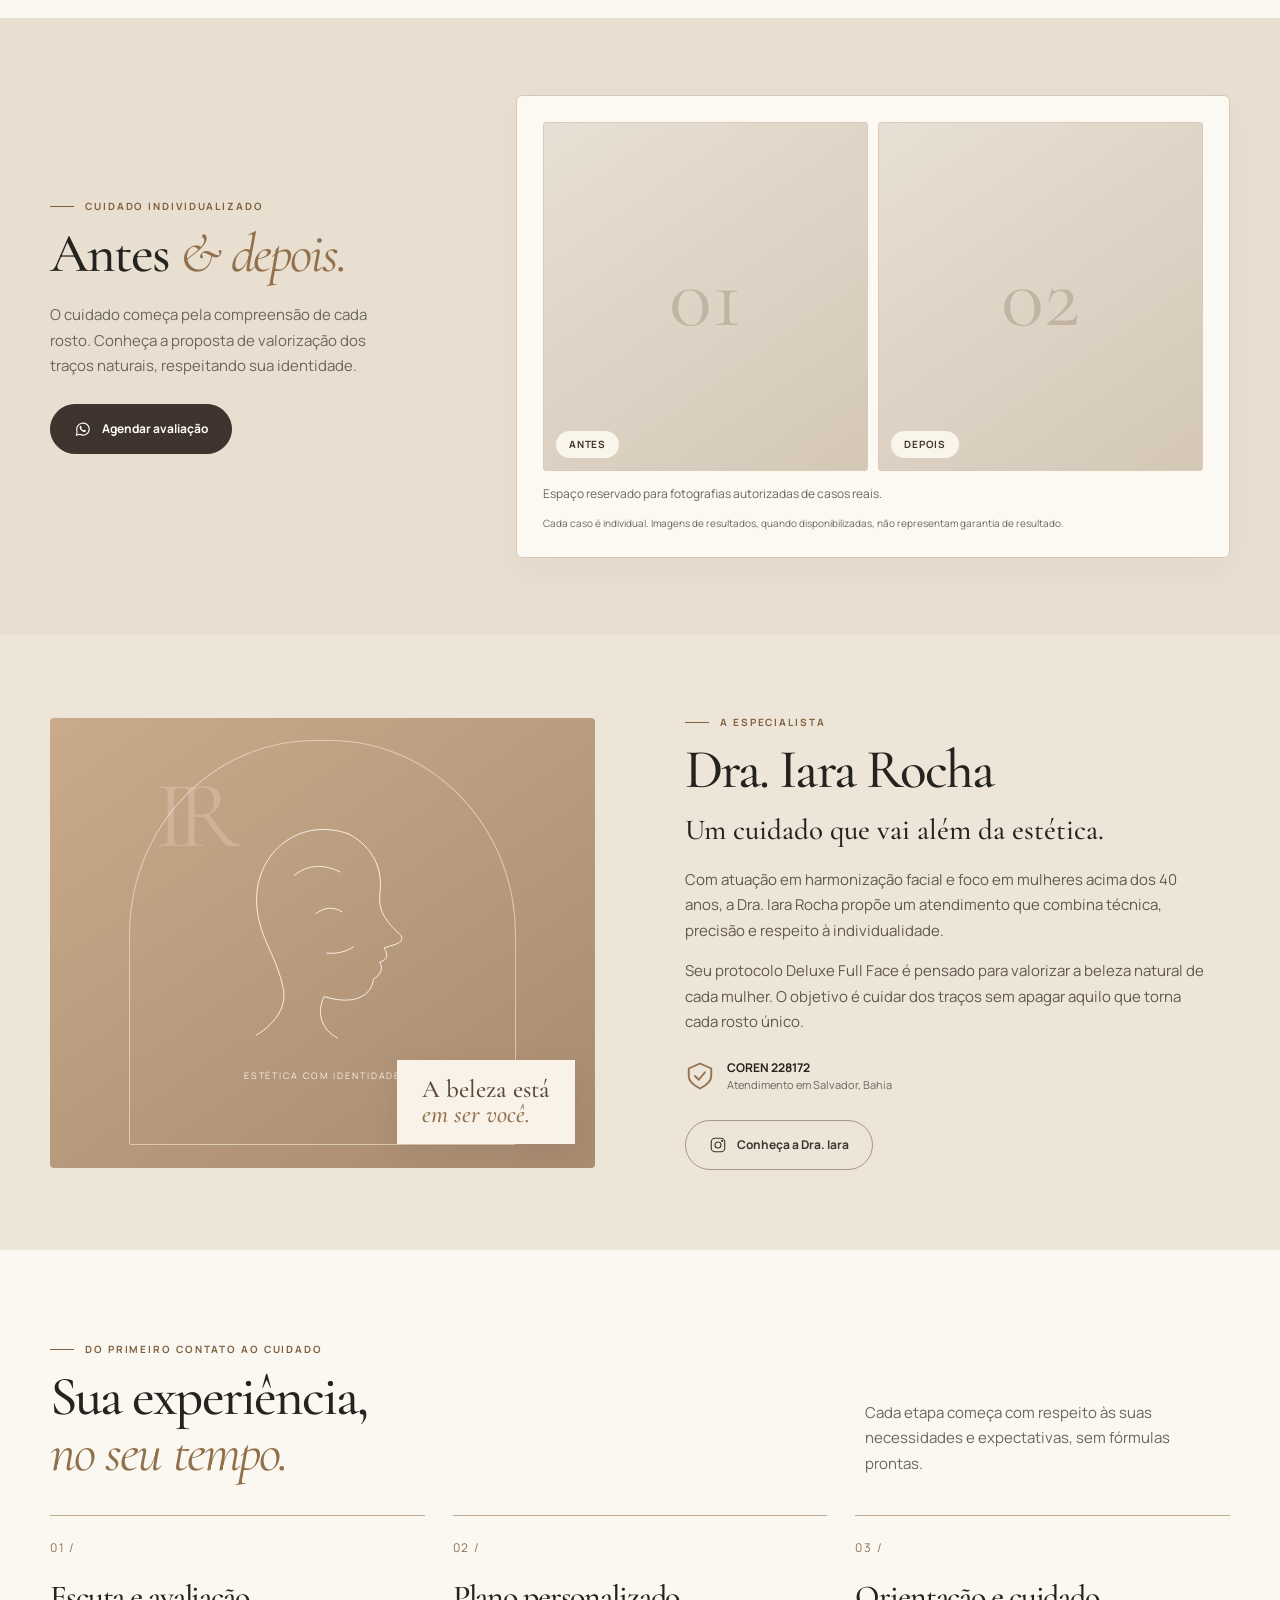
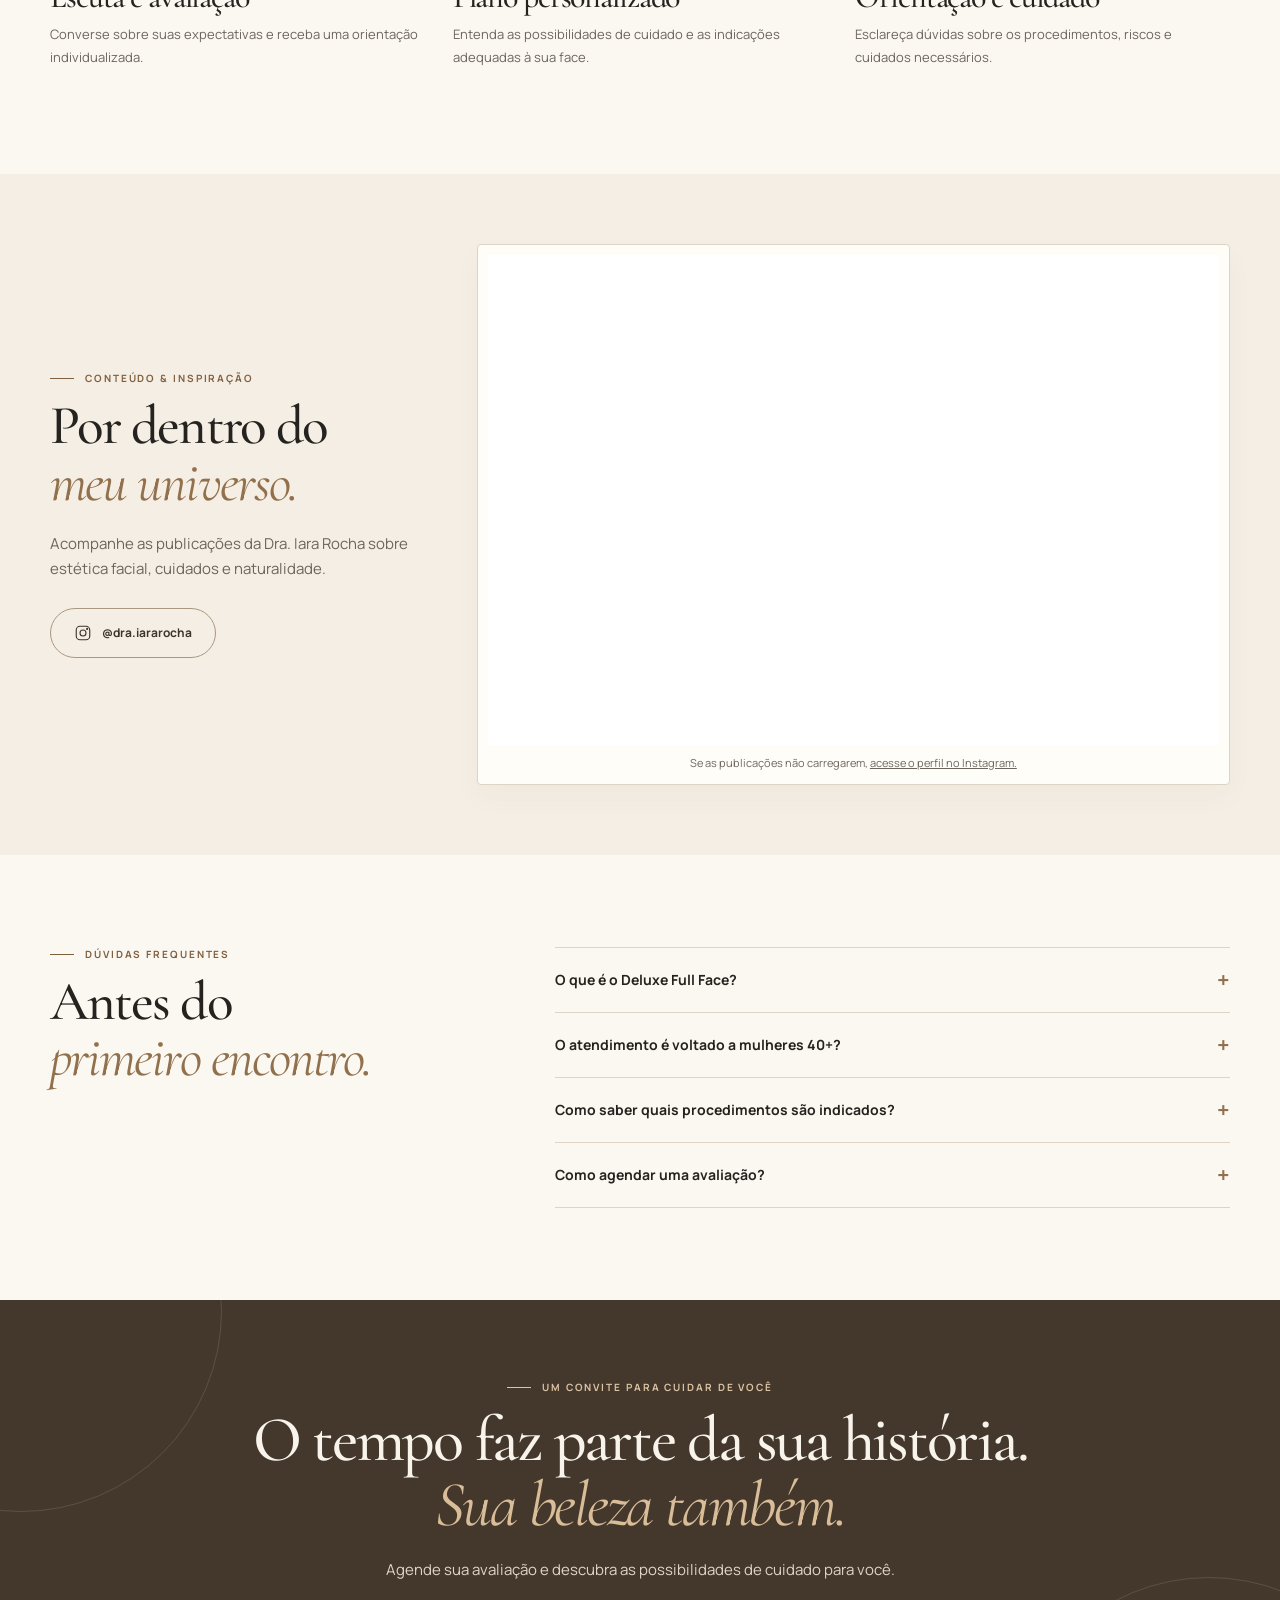
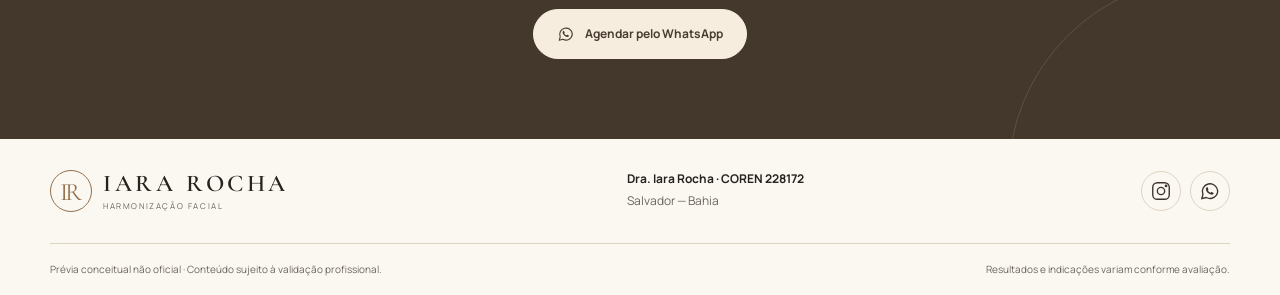
==== commit 60f2bdd4: "Redesign portrait-led hero, before/after gallery and native Instagram embed" ====
--- a/index.html
+++ b/index.html
@@ -1,14 +1,14 @@
 <!doctype html>
-<html lang="pt-BR"><head><meta charset="utf-8"><meta name="viewport" content="width=device-width, initial-scale=1"><title>Dra. Iara Rocha | Harmonização facial em Salvador</title><meta name="description" content="Harmonização facial com foco em mulheres 40+ em Salvador, Bahia. Conheça o protocolo Deluxe Full Face e agende sua avaliação com a Dra. Iara Rocha."><meta name="robots" content="noindex, nofollow"><meta name="theme-color" content="#f7f3ed"><meta property="og:title" content="Dra. Iara Rocha | Beleza que respeita sua identidade"><meta property="og:description" content="Harmonização facial personalizada para mulheres 40+ em Salvador."><meta property="og:type" content="website"><link rel="icon" type="image/svg+xml" href="assets/mark.svg"><link rel="preconnect" href="https://fonts.googleapis.com"><link rel="preconnect" href="https://fonts.gstatic.com" crossorigin><link href="https://fonts.googleapis.com/css2?family=Cormorant+Garamond:ital,wght@0,400;0,500;0,600;1,400;1,500&family=Manrope:wght@400;500;600;700&display=swap" rel="stylesheet"><link rel="stylesheet" href="styles.css"><script src="script.js" defer></script></head>
+<html lang="pt-BR"><head><meta charset="utf-8"><meta name="viewport" content="width=device-width, initial-scale=1"><title>Dra. Iara Rocha | Harmonização facial em Salvador</title><meta name="description" content="Harmonização facial com foco em mulheres 40+ em Salvador, Bahia. Conheça o protocolo Deluxe Full Face e agende sua avaliação com a Dra. Iara Rocha."><meta name="robots" content="noindex, nofollow"><meta name="theme-color" content="#f7f3ed"><meta property="og:title" content="Dra. Iara Rocha | Beleza que respeita sua identidade"><meta property="og:description" content="Harmonização facial personalizada para mulheres 40+ em Salvador."><meta property="og:type" content="website"><link rel="icon" type="image/svg+xml" href="assets/mark.svg"><link rel="preconnect" href="https://fonts.googleapis.com"><link rel="preconnect" href="https://fonts.gstatic.com" crossorigin><link href="https://fonts.googleapis.com/css2?family=Cormorant+Garamond:ital,wght@0,400;0,500;0,600;1,400;1,500&family=Manrope:wght@400;500;600;700&display=swap" rel="stylesheet"><link rel="stylesheet" href="styles.css?v=2"><script src="script.js?v=2" defer></script></head>
 <body><svg xmlns="http://www.w3.org/2000/svg" style="position:absolute;width:0;height:0;overflow:hidden" aria-hidden="true"><symbol id="ig" viewBox="0 0 24 24"><rect x="3" y="3" width="18" height="18" rx="5"/><circle cx="12" cy="12" r="4"/><path d="M17.5 6.5h.01" stroke-width="3"/></symbol><symbol id="wa" viewBox="0 0 24 24"><path d="M20.4 11.8a8.4 8.4 0 0 1-12.5 7.3L3 20.4l1.3-4.6a8.4 8.4 0 1 1 16.1-4Z"/><path d="M8.3 8.1c.3-.5.8-.4 1-.1l1 2c.1.3-.2.7-.6 1.1.6 1.3 1.4 2.1 2.8 2.7.4-.5.8-.9 1.1-.8l2.1 1c.4.2.4.7.1 1.1-.6.9-1.6 1.2-2.8.8-2.7-.9-5-3-5.5-5.6-.2-.9.2-1.6.8-2.2Z" fill="currentColor" stroke="none"/></symbol><symbol id="pin" viewBox="0 0 24 24"><path d="M20 10c0 6-8 11-8 11S4 16 4 10a8 8 0 1 1 16 0Z"/><circle cx="12" cy="10" r="2.5"/></symbol><symbol id="spark" viewBox="0 0 24 24"><path d="M12 2c0 6 4 10 10 10-6 0-10 4-10 10 0-6-4-10-10-10 6 0 10-4 10-10Z"/></symbol><symbol id="shield" viewBox="0 0 24 24"><path d="M12 2 21 6v6c0 5-5 8-9 10-4-2-9-5-9-10V6l9-4Z"/><path d="m8 12 3 3 5-6"/></symbol><symbol id="heart" viewBox="0 0 24 24"><path d="M12 21 4 13a5.5 5.5 0 0 1 8-7.5A5.5 5.5 0 0 1 20 13Z"/></symbol><symbol id="face" viewBox="0 0 24 24"><path d="M7 3C3 7 3 15 8 20c2 2 6 2 8 0 5-5 5-13 1-17M7 10h3m4 0h3m-6 1-1 4h3m-3 3c1 .5 3 .5 4 0"/></symbol></svg>
 <div class="topline"><span><svg><use href="#pin"/></svg> Salvador · Bahia</span><span>Harmonização facial <i></i> Mulheres 40+</span></div>
-<header class="header"><div class="shell nav"><a href="#inicio" class="logo" aria-label="Dra. Iara Rocha, início"><span class="logo-mark">IR</span><span><strong>IARA ROCHA</strong><small>HARMONIZAÇÃO FACIAL</small></span></a><button class="menu" type="button" aria-expanded="false" aria-label="Abrir menu" aria-controls="navlinks"><span></span><span></span></button><nav id="navlinks"><a href="#protocolo">Protocolo</a><a href="#sobre">A especialista</a><a href="#experiencia">Experiência</a><a href="#instagram">Instagram</a></nav><a class="btn btn-small" href="https://wa.me/5571999190750?text=Ol%C3%A1%2C%20gostaria%20de%20agendar%20uma%20avalia%C3%A7%C3%A3o." target="_blank" rel="noopener"><svg><use href="#wa"/></svg> Agendar avaliação</a></div></header>
-<main id="inicio"><section class="hero"><div class="hero-photo"><img src="https://images.pexels.com/photos/6531386/pexels-photo-6531386.jpeg?auto=compress&cs=tinysrgb&w=1600" alt="Retrato ilustrativo de uma mulher madura" fetchpriority="high" onerror="this.onerror=null;this.src='assets/portrait.svg'"><span class="photo-note">Imagem ilustrativa</span></div><div class="shell hero-inner"><div class="hero-copy"><div class="eyebrow"><span></span> ESTÉTICA FACIAL DE ALTO PADRÃO</div><h1>Traços mais descansados.<br><em>A mesma essência.</em></h1><p>Realce sua beleza com um cuidado pensado para mulheres 40+. Uma abordagem individualizada, que respeita sua história, seus traços e sua identidade.</p><div class="actions"><a class="btn" href="https://wa.me/5571999190750?text=Ol%C3%A1%2C%20gostaria%20de%20agendar%20uma%20avalia%C3%A7%C3%A3o." target="_blank" rel="noopener"><svg><use href="#wa"/></svg> Agendar minha avaliação</a><a class="btn outline" href="#protocolo">Conhecer o protocolo</a></div><div class="hero-caption"><span class="line"></span> Dra. Iara Rocha <span class="dot"></span> COREN 228172</div></div></div><div class="hero-index">01 / BELEZA AUTÊNTICA</div></section>
+<header class="header"><div class="shell nav"><a href="#inicio" class="logo" aria-label="Dra. Iara Rocha, início"><span class="logo-mark">IR</span><span><strong>IARA ROCHA</strong><small>HARMONIZAÇÃO FACIAL</small></span></a><button class="menu" type="button" aria-expanded="false" aria-label="Abrir menu" aria-controls="navlinks"><span></span><span></span></button><nav id="navlinks"><a href="#protocolo">Protocolo</a><a href="#resultados">Resultados</a><a href="#sobre">A especialista</a><a href="#instagram">Instagram</a></nav><a class="btn btn-small" href="https://wa.me/5571999190750?text=Ol%C3%A1%2C%20gostaria%20de%20agendar%20uma%20avalia%C3%A7%C3%A3o." target="_blank" rel="noopener"><svg><use href="#wa"/></svg> Agendar avaliação</a></div></header>
+<main id="inicio"><section class="hero"><div class="hero-photo"><img src="assets/iara-rocha.webp" alt="Retrato profissional da Dra. Iara Rocha" width="400" height="400" fetchpriority="high"><div class="portrait-credit"><span>À FRENTE DO CUIDADO</span><strong>Dra. Iara Rocha</strong><small>Harmonização facial · COREN 228172</small></div></div><div class="shell hero-inner"><div class="hero-copy"><div class="eyebrow"><span></span> ESTÉTICA FACIAL DE ALTO PADRÃO</div><h1>Traços mais<br>descansados.<br><em>Sem perder<br>sua identidade.</em></h1><p>Realce sua beleza com um cuidado pensado para mulheres 40+. Uma abordagem individualizada, que respeita sua história, seus traços e sua identidade.</p><div class="actions"><a class="btn" href="https://wa.me/5571999190750?text=Ol%C3%A1%2C%20gostaria%20de%20agendar%20uma%20avalia%C3%A7%C3%A3o." target="_blank" rel="noopener"><svg><use href="#wa"/></svg> Agendar minha avaliação</a><a class="btn outline" href="#protocolo">Conhecer o protocolo</a></div><div class="hero-caption"><span class="line"></span> Dra. Iara Rocha <span class="dot"></span> COREN 228172</div></div></div></section>
 <section class="values"><div class="shell values-grid"><div><svg><use href="#face"/></svg><span><b>Especialidade 40+</b><small>Cuidado em cada fase</small></span></div><div><svg><use href="#spark"/></svg><span><b>Naturalidade</b><small>Respeito aos seus traços</small></span></div><div><svg><use href="#heart"/></svg><span><b>Plano individual</b><small>Escuta e personalização</small></span></div><div><svg><use href="#shield"/></svg><span><b>Ética e responsabilidade</b><small>COREN 228172</small></span></div></div></section>
 <section id="protocolo" class="section shell"><div class="section-head reveal"><div><div class="eyebrow"><span></span> PROTOCOLO EXCLUSIVO</div><h2>Deluxe <em>Full Face.</em></h2></div><p>Uma visão integrada da face, com atenção aos detalhes que fazem você se reconhecer no espelho.</p></div><div class="protocol-grid"><article class="tile reveal"><div class="tile-img"><img loading="lazy" src="https://images.pexels.com/photos/6619491/pexels-photo-6619491.jpeg?auto=compress&cs=tinysrgb&w=850" alt="Imagem ilustrativa de cuidado facial" onerror="this.onerror=null;this.src='assets/portrait.svg'"><span>01</span></div><div class="tile-copy"><h3>Harmonia facial</h3><p>Um olhar para o conjunto, valorizando as proporções e as características únicas do seu rosto.</p></div></article><article class="tile reveal"><div class="tile-img"><img loading="lazy" src="https://images.pexels.com/photos/7446693/pexels-photo-7446693.jpeg?auto=compress&cs=tinysrgb&w=850" alt="Imagem ilustrativa de atendimento estético" onerror="this.onerror=null;this.src='assets/portrait.svg'"><span>02</span></div><div class="tile-copy"><h3>Rejuvenescimento</h3><p>Um planejamento orientado à suavidade dos traços e ao cuidado com as mudanças do tempo.</p></div></article><article class="tile reveal"><div class="tile-img"><img loading="lazy" src="https://images.pexels.com/photos/6724479/pexels-photo-6724479.jpeg?auto=compress&cs=tinysrgb&w=850" alt="Imagem ilustrativa de autocuidado" onerror="this.onerror=null;this.src='assets/portrait.svg'"><span>03</span></div><div class="tile-copy"><h3>Identidade preservada</h3><p>Escolhas que respeitam sua expressão e individualidade, sem buscar um padrão de beleza único.</p></div></article></div><div class="protocol-foot"><span>As imagens são ilustrativas. O plano e a indicação de procedimentos dependem de avaliação individual.</span><a class="text-link" href="https://wa.me/5571999190750?text=Ol%C3%A1%2C%20gostaria%20de%20conhecer%20o%20Deluxe%20Full%20Face." target="_blank" rel="noopener">Quero conhecer o Deluxe Full Face <span>↗</span></a></div></section>
-<section id="sobre" class="about"><div class="shell about-grid"><div class="about-art reveal"><div class="art-arch"><span>IR</span><svg viewBox="0 0 300 300" aria-hidden="true"><path d="M180 35C121 14 70 60 76 119c3 35 23 55 30 92 3 17-6 37-31 52M180 35c27 15 39 38 35 69-2 19 9 32 22 44 5 5 4 9-4 12l-13 4c5 9 3 14-5 16 5 9-1 16-7 19-3 24-29 29-56 20-9 18-3 38 15 47M118 82c16-13 34-13 52-4m-27 47c9-7 19-8 29-2m-17 47c12 1 23-2 30-7"/></svg><small>ESTÉTICA COM IDENTIDADE</small></div><div class="art-tag">A beleza está<br><em>em ser você.</em></div></div><div class="about-copy reveal"><div class="eyebrow"><span></span> A ESPECIALISTA</div><h2>Dra. Iara Rocha</h2><p class="lead">Um cuidado que vai além da estética.</p><p>Com atuação em harmonização facial e foco em mulheres acima dos 40 anos, a Dra. Iara Rocha propõe um atendimento que combina técnica, precisão e respeito à individualidade.</p><p>Seu protocolo Deluxe Full Face é pensado para valorizar a beleza natural de cada mulher. O objetivo é cuidar dos traços sem apagar aquilo que torna cada rosto único.</p><div class="credential"><svg><use href="#shield"/></svg><div><b>COREN 228172</b><small>Atendimento em Salvador, Bahia</small></div></div><a class="btn outline" href="https://www.instagram.com/dra.iararocha/" target="_blank" rel="noopener"><svg><use href="#ig"/></svg> Conheça a Dra. Iara</a></div></div></section>
+<section id="resultados" class="results"><div class="shell results-grid"><div class="results-copy reveal"><div class="eyebrow"><span></span> CUIDADO INDIVIDUALIZADO</div><h2>Antes <em>&amp; depois.</em></h2><p>O cuidado começa pela compreensão de cada rosto. Conheça a proposta de valorização dos traços naturais, respeitando sua identidade.</p><a class="btn" href="https://wa.me/5571999190750" target="_blank" rel="noopener"><svg><use href="#wa"/></svg> Agendar avaliação</a></div><div class="case-carousel reveal" aria-label="Galeria de antes e depois" aria-roledescription="carrossel"><div class="case-stage" id="case-stage"><div class="case-pair"><figure class="case-placeholder"><span>01</span><figcaption>Antes</figcaption></figure><figure class="case-placeholder"><span>02</span><figcaption>Depois</figcaption></figure></div><p class="case-caption">Espaço reservado para fotografias autorizadas de casos reais.</p></div><div class="case-controls" id="case-controls" hidden><button type="button" id="case-prev" aria-label="Caso anterior">‹</button><span id="case-counter" aria-live="off"></span><button type="button" id="case-next" aria-label="Próximo caso">›</button><button type="button" id="case-pause" aria-label="Pausar carrossel">Ⅱ</button></div><small class="case-disclaimer">Cada caso é individual. Imagens de resultados, quando disponibilizadas, não representam garantia de resultado.</small></div></div></section><section id="sobre" class="about"><div class="shell about-grid"><div class="about-art reveal"><div class="art-arch"><span>IR</span><svg viewBox="0 0 300 300" aria-hidden="true"><path d="M180 35C121 14 70 60 76 119c3 35 23 55 30 92 3 17-6 37-31 52M180 35c27 15 39 38 35 69-2 19 9 32 22 44 5 5 4 9-4 12l-13 4c5 9 3 14-5 16 5 9-1 16-7 19-3 24-29 29-56 20-9 18-3 38 15 47M118 82c16-13 34-13 52-4m-27 47c9-7 19-8 29-2m-17 47c12 1 23-2 30-7"/></svg><small>ESTÉTICA COM IDENTIDADE</small></div><div class="art-tag">A beleza está<br><em>em ser você.</em></div></div><div class="about-copy reveal"><div class="eyebrow"><span></span> A ESPECIALISTA</div><h2>Dra. Iara Rocha</h2><p class="lead">Um cuidado que vai além da estética.</p><p>Com atuação em harmonização facial e foco em mulheres acima dos 40 anos, a Dra. Iara Rocha propõe um atendimento que combina técnica, precisão e respeito à individualidade.</p><p>Seu protocolo Deluxe Full Face é pensado para valorizar a beleza natural de cada mulher. O objetivo é cuidar dos traços sem apagar aquilo que torna cada rosto único.</p><div class="credential"><svg><use href="#shield"/></svg><div><b>COREN 228172</b><small>Atendimento em Salvador, Bahia</small></div></div><a class="btn outline" href="https://www.instagram.com/dra.iararocha/" target="_blank" rel="noopener"><svg><use href="#ig"/></svg> Conheça a Dra. Iara</a></div></div></section>
 <section id="experiencia" class="section shell"><div class="section-head reveal"><div><div class="eyebrow"><span></span> DO PRIMEIRO CONTATO AO CUIDADO</div><h2>Sua experiência,<br><em>no seu tempo.</em></h2></div><p>Cada etapa começa com respeito às suas necessidades e expectativas, sem fórmulas prontas.</p></div><div class="steps"><article class="reveal"><span>01 /</span><h3>Escuta e avaliação</h3><p>Converse sobre suas expectativas e receba uma orientação individualizada.</p></article><article class="reveal"><span>02 /</span><h3>Plano personalizado</h3><p>Entenda as possibilidades de cuidado e as indicações adequadas à sua face.</p></article><article class="reveal"><span>03 /</span><h3>Orientação e cuidado</h3><p>Esclareça dúvidas sobre os procedimentos, riscos e cuidados necessários.</p></article></div></section>
-<section id="instagram" class="social"><div class="shell social-grid"><div class="reveal"><div class="eyebrow"><span></span> CONTEÚDO & INSPIRAÇÃO</div><h2>Beleza em<br><em>cada detalhe.</em></h2><p>Acompanhe o perfil para conhecer a abordagem da Dra. Iara Rocha, seus conteúdos e novidades sobre estética facial.</p><a class="btn outline" href="https://www.instagram.com/dra.iararocha/" target="_blank" rel="noopener"><svg><use href="#ig"/></svg> @dra.iararocha</a></div><div class="social-frame reveal"><iframe id="instagram-feed" title="Perfil da Dra. Iara Rocha no Instagram" src="instagram.html" loading="lazy" referrerpolicy="strict-origin-when-cross-origin"></iframe></div></div></section>
+<section id="instagram" class="social"><div class="shell social-grid"><div class="reveal"><div class="eyebrow"><span></span> CONTEÚDO & INSPIRAÇÃO</div><h2>Por dentro do<br><em>meu universo.</em></h2><p>Acompanhe as publicações da Dra. Iara Rocha sobre estética facial, cuidados e naturalidade.</p><a class="btn outline" href="https://www.instagram.com/dra.iararocha/" target="_blank" rel="noopener"><svg><use href="#ig"/></svg> @dra.iararocha</a></div><div class="social-frame reveal"><iframe id="instagram-feed" title="Publicações e perfil da Dra. Iara Rocha no Instagram" src="https://www.instagram.com/dra.iararocha/embed/" loading="lazy" referrerpolicy="strict-origin-when-cross-origin" allowfullscreen></iframe><p class="embed-fallback">Se as publicações não carregarem, <a href="https://www.instagram.com/dra.iararocha/" target="_blank" rel="noopener">acesse o perfil no Instagram.</a></p></div></div></section>
 <section class="section shell faq" id="duvidas"><div class="reveal"><div class="eyebrow"><span></span> DÚVIDAS FREQUENTES</div><h2>Antes do<br><em>primeiro encontro.</em></h2></div><div class="faq-items reveal"><details><summary>O que é o Deluxe Full Face?<span>+</span></summary><p>É o protocolo exclusivo de harmonização facial apresentado pela Dra. Iara Rocha, com abordagem individualizada e foco na naturalidade.</p></details><details><summary>O atendimento é voltado a mulheres 40+?<span>+</span></summary><p>Sim, esse é o foco informado pela profissional. A avaliação permite conversar sobre as necessidades individuais e a indicação de cada cuidado.</p></details><details><summary>Como saber quais procedimentos são indicados?<span>+</span></summary><p>A indicação depende de avaliação profissional, considerando sua anatomia, histórico de saúde, expectativas e possíveis contraindicações.</p></details><details><summary>Como agendar uma avaliação?<span>+</span></summary><p>Entre em contato pelo WhatsApp para consultar disponibilidade, valores e informações de atendimento em Salvador.</p></details></div></section>
 <section class="closing"><div class="shell reveal"><div class="eyebrow"><span></span> UM CONVITE PARA CUIDAR DE VOCÊ</div><h2>O tempo faz parte da sua história.<br><em>Sua beleza também.</em></h2><p>Agende sua avaliação e descubra as possibilidades de cuidado para você.</p><a class="btn light" href="https://wa.me/5571999190750?text=Ol%C3%A1%2C%20gostaria%20de%20agendar%20uma%20avalia%C3%A7%C3%A3o." target="_blank" rel="noopener"><svg><use href="#wa"/></svg> Agendar pelo WhatsApp</a></div></section></main>
 <footer><div class="shell footer-main"><a class="logo" href="#inicio"><span class="logo-mark">IR</span><span><strong>IARA ROCHA</strong><small>HARMONIZAÇÃO FACIAL</small></span></a><div><strong>Dra. Iara Rocha · COREN 228172</strong><p>Salvador — Bahia</p></div><div class="social-icons"><a href="https://www.instagram.com/dra.iararocha/" target="_blank" rel="noopener" aria-label="Instagram"><svg><use href="#ig"/></svg></a><a href="https://wa.me/5571999190750" target="_blank" rel="noopener" aria-label="WhatsApp"><svg><use href="#wa"/></svg></a></div></div><div class="shell footer-bottom"><span>Prévia conceitual não oficial · Conteúdo sujeito à validação profissional.</span><span>Resultados e indicações variam conforme avaliação.</span></div></footer>
--- a/styles.css
+++ b/styles.css
@@ -1 +1,43 @@
 :root{--paper:#f9f6f0;--cream:#f0e9de;--ink:#24221f;--muted:#6c655d;--gold:#987449;--dark:#493d31;--line:#ded5c6;--serif:'Cormorant Garamond',Georgia,serif;--sans:'Manrope',Arial,sans-serif}*{box-sizing:border-box}html{scroll-behavior:smooth;scroll-padding-top:90px}body{margin:0;background:var(--paper);font-family:var(--sans);font-size:15px;line-height:1.7;color:var(--ink)}a{color:inherit;text-decoration:none}button{font:inherit}img{display:block;width:100%;height:100%;object-fit:cover}svg{width:22px;height:22px;fill:none;stroke:currentColor;stroke-width:1.5;stroke-linecap:round;stroke-linejoin:round;flex:none}.shell{width:min(1180px,calc(100% - 96px));margin-inline:auto}.topline{background:#302921;color:#ede5d8;display:flex;align-items:center;justify-content:center;gap:24px;font-size:10px;letter-spacing:.14em;text-transform:uppercase;padding:8px 20px}.topline span{display:flex;align-items:center;gap:7px}.topline svg{width:12px;height:12px}.topline i,.dot{display:inline-block;width:4px;height:4px;background:var(--gold);border-radius:50%}.header{position:sticky;top:0;z-index:20;background:rgba(249,246,240,.96);backdrop-filter:blur(12px);border-bottom:1px solid var(--line)}.nav{display:flex;align-items:center;justify-content:space-between;gap:28px;min-height:78px}.logo{display:inline-flex;align-items:center;gap:11px;flex-shrink:0}.logo-mark{display:grid;place-items:center;width:42px;height:42px;border:1px solid var(--gold);border-radius:50%;font-family:var(--serif);font-size:25px;letter-spacing:-.12em;color:var(--gold);padding-right:3px}.logo strong,.logo small{display:block;line-height:1.2}.logo strong{font:600 24px/1 var(--serif);letter-spacing:.15em}.logo small{font-size:8px;letter-spacing:.2em;margin-top:5px;color:var(--muted)}nav{display:flex;gap:25px;align-items:center;font-size:12px;font-weight:600}nav a:hover,.text-link:hover{color:var(--gold)}.btn{display:inline-flex;align-items:center;justify-content:center;gap:10px;background:var(--dark);color:white;border:1px solid var(--dark);padding:15px 23px;border-radius:100px;font-size:12px;font-weight:700;line-height:1.3;transition:background .25s,transform .25s,border .25s;white-space:normal}.btn svg{width:18px;height:18px}.btn:hover{background:var(--gold);border-color:var(--gold);transform:translateY(-2px)}.btn-small{padding:11px 17px;white-space:nowrap}.outline{background:transparent;color:var(--dark);border-color:#a99881}.outline:hover{color:white}.menu{display:none;background:none;border:0;padding:10px;cursor:pointer}.hero{position:relative;isolation:isolate;min-height:595px;background:#e9dfd2;overflow:hidden;display:flex;align-items:center}.hero-photo{position:absolute;inset:0 0 0 46%;z-index:-2;background:#ad8a71}.hero-photo img{object-position:50% 38%}.hero:after{content:'';position:absolute;inset:0;z-index:-1;background:linear-gradient(90deg,#f4efe6 0%,#f4efe6 36%,rgba(244,239,230,.96) 43%,rgba(244,239,230,.35) 57%,transparent 72%);pointer-events:none}.hero-inner{padding-block:85px}.hero-copy{max-width:620px;width:56%}.eyebrow{display:flex;align-items:center;gap:11px;font-size:10px;letter-spacing:.19em;font-weight:700;color:#80603e;text-transform:uppercase;line-height:1.5}.eyebrow>span{width:24px;height:1px;background:currentColor}.hero h1,h2,h3{font-family:var(--serif);font-weight:500;line-height:1.02;margin:0;letter-spacing:-.035em}.hero h1{font-size:clamp(55px,5.6vw,86px);margin:22px 0 24px}.hero h1 em,h2 em{font-weight:400;color:#91704c}.hero p{max-width:430px;color:#554d43;font-size:15px;margin:0 0 28px}.actions{display:flex;flex-wrap:wrap;gap:12px}.hero-caption{display:flex;align-items:center;gap:9px;font-size:11px;color:#695f52;margin-top:32px}.hero-caption .line{width:25px;height:1px;background:#a78b65}.hero-index{position:absolute;bottom:27px;right:36px;color:#fff;text-shadow:0 1px 5px #000;font-size:10px;letter-spacing:.19em}.photo-note{position:absolute;right:35px;top:20px;background:#2b211b99;color:white;padding:4px 9px;border-radius:100px;font-size:9px}.values{border-bottom:1px solid var(--line);background:#fffdf8}.values-grid{display:grid;grid-template-columns:repeat(4,1fr);padding-block:28px;gap:12px}.values-grid>div{display:flex;align-items:center;gap:13px;padding-inline:12px;border-right:1px solid var(--line)}.values-grid>div:first-child{padding-left:0}.values-grid>div:last-child{border:0}.values-grid svg{width:27px;height:27px;color:var(--gold)}.values-grid b,.values-grid small{display:block;line-height:1.5}.values-grid b{font-size:12px;font-weight:700}.values-grid small{font-size:11px;color:var(--muted)}.section{padding-block:92px}.section-head{display:flex;align-items:end;justify-content:space-between;gap:40px;margin-bottom:34px}.section-head p{max-width:365px;margin:0 0 5px;color:var(--muted)}h2{font-size:clamp(43px,4.3vw,66px);margin-top:12px}.protocol-grid{display:grid;grid-template-columns:repeat(3,1fr);gap:22px}.tile{background:#fffdf9;border:1px solid var(--line);overflow:hidden;border-radius:4px;transition:box-shadow .3s,transform .3s}.tile:hover{transform:translateY(-4px);box-shadow:0 15px 30px #3029210e}.tile-img{height:240px;position:relative;overflow:hidden;background:#d6b99c}.tile-img img{transition:transform .7s;object-position:center 40%}.tile:hover img{transform:scale(1.035)}.tile-img>span{position:absolute;top:13px;left:13px;display:grid;place-items:center;background:#fffdf1df;color:#47382b;border-radius:50%;width:37px;height:37px;font-size:11px;font-weight:700}.tile-copy{padding:25px 25px 24px}.tile h3,.steps h3{font-size:32px}.tile p,.steps p{color:var(--muted);font-size:13px;margin:10px 0 0}.protocol-foot{display:flex;align-items:center;justify-content:space-between;gap:20px;margin-top:24px;font-size:11px;color:var(--muted)}.text-link{font-weight:700;color:var(--dark);font-size:12px;white-space:nowrap}.text-link span{margin-left:6px;color:var(--gold)}.about{background:#ede5d8;padding-block:80px}.about-grid{display:grid;grid-template-columns:1fr 1fr;gap:90px;align-items:center}.about-art{position:relative;min-height:450px;display:grid;place-items:center;background:linear-gradient(145deg,#c9ab8b,#a88b70);overflow:hidden;border-radius:4px}.art-arch{position:relative;width:71%;height:90%;min-height:370px;display:flex;flex-direction:column;align-items:center;justify-content:center;border:1px solid #f2e7d6a0;border-radius:48% 48% 2px 2px;color:#f8f0e5}.art-arch>span{font:400 95px/.8 var(--serif);letter-spacing:-.12em;opacity:.22;position:absolute;top:37px;left:25px}.art-arch svg{width:75%;height:265px;stroke-width:1.1}.art-arch small{font-size:9px;letter-spacing:.21em}.art-tag{position:absolute;bottom:24px;right:20px;color:#5b4838;background:#f8f2e8;padding:17px 25px;font:500 25px/1 var(--serif);box-shadow:0 8px 25px #493d311b}.art-tag em{color:var(--gold)}.about-copy p{color:#62584e;max-width:520px}.about-copy .lead{font:500 29px/1.25 var(--serif);color:var(--ink);margin:14px 0 18px}.credential{display:flex;align-items:center;gap:12px;margin:24px 0 27px}.credential svg{width:30px;height:30px;color:var(--gold)}.credential b,.credential small{display:block;line-height:1.5}.credential b{font-size:12px}.credential small{color:var(--muted);font-size:11px}.steps{display:grid;grid-template-columns:repeat(3,1fr);gap:28px}.steps article{padding:22px 0 14px;border-top:1px solid #bba88f}.steps article>span{display:block;color:var(--gold);font-size:12px;letter-spacing:.15em;margin-bottom:22px}.social{background:#f1e9dd;padding-block:70px}.social-grid{display:grid;grid-template-columns:.8fr 1.2fr;gap:60px;align-items:center}.social-grid p{max-width:400px;color:var(--muted);margin:20px 0 26px}.social-frame{background:#fffdf8;border:1px solid var(--line);border-radius:4px;padding:12px}.social-frame iframe{display:block;width:100%;height:315px;border:0;border-radius:2px;background:#fffdf8}.faq{display:grid;grid-template-columns:.8fr 1.2fr;gap:55px}.faq-items details{border-bottom:1px solid var(--line)}.faq-items details:first-child{border-top:1px solid var(--line)}summary{list-style:none;cursor:pointer;padding:20px 0;display:flex;align-items:center;justify-content:space-between;gap:10px;font-weight:700;font-size:14px}summary::-webkit-details-marker{display:none}summary span{color:var(--gold);font-size:22px;line-height:1;transition:transform .2s}details[open] summary span{transform:rotate(45deg)}details p{margin:0 30px 19px 0;font-size:13px;color:var(--muted)}.closing{background:#44382d;color:#f9f4eb;text-align:center;padding-block:80px;position:relative;overflow:hidden}.closing:before,.closing:after{content:'';position:absolute;border:1px solid #c1a78835;width:400px;height:400px;border-radius:50%;pointer-events:none}.closing:before{top:-190px;left:-180px}.closing:after{bottom:-240px;right:-130px}.closing .eyebrow{color:#dbc3a3;justify-content:center}.closing h2{font-size:clamp(43px,5vw,72px)}.closing h2 em{color:#d9bd98}.closing p{color:#e0d4c6;margin:20px 0 26px}.light{background:#f7eddf;color:#493d31;border-color:#f7eddf}.light:hover{color:white}.footer-main{padding-block:30px;display:flex;align-items:center;justify-content:space-between;gap:25px}.footer-main>div:nth-child(2){font-size:12px}.footer-main p{margin:2px 0;color:var(--muted)}.social-icons{display:flex;gap:9px}.social-icons a{width:40px;height:40px;display:grid;place-items:center;border:1px solid var(--line);border-radius:50%;color:var(--dark)}.social-icons a:hover{background:var(--cream)}.footer-bottom{border-top:1px solid var(--line);font-size:10px;color:var(--muted);padding-block:17px;display:flex;justify-content:space-between;gap:15px}.floating{position:fixed;bottom:22px;right:22px;z-index:30;border-radius:50%;width:55px;height:55px;display:grid;place-items:center;color:white;background:#49634f;box-shadow:0 6px 24px #30292140;transition:transform .25s}.floating:hover{transform:translateY(-4px)}.floating svg{width:29px;height:29px}.js .reveal{opacity:0;transform:translateY(18px);transition:opacity .65s,transform .65s}.js .reveal.visible{opacity:1;transform:none}a:focus-visible,button:focus-visible,summary:focus-visible{outline:2px solid var(--gold);outline-offset:4px}@media(max-width:1000px){.shell{width:calc(100% - 56px)}.nav{gap:14px}nav{gap:15px}.nav>.btn{display:none}.hero-copy{width:65%}.about-grid{gap:48px}.values-grid>div{padding-inline:7px}.tile-img{height:190px}}@media(max-width:700px){.shell{width:calc(100% - 36px)}.topline{font-size:8px;gap:12px;letter-spacing:.07em}.nav{min-height:66px}.logo strong{font-size:21px}.logo-mark{width:36px;height:36px;font-size:22px}.menu{display:flex;flex-direction:column;gap:6px}.menu span{width:23px;height:1.5px;background:var(--ink)}nav{display:none;position:absolute;top:100%;left:0;right:0;background:var(--paper);padding:18px 25px;flex-direction:column;align-items:stretch;gap:0;border-bottom:1px solid var(--line);box-shadow:0 8px 18px #30292111}nav.open{display:flex}nav a{padding:13px 0;border-bottom:1px solid var(--line)}.hero{min-height:0;display:flex;flex-direction:column;align-items:stretch}.hero:after{display:none}.hero-inner{padding-block:40px 37px;order:0}.hero-copy{width:100%}.hero h1{font-size:clamp(48px,11vw,66px);margin:17px 0 15px}.hero p{font-size:14px}.hero-photo{position:relative;inset:auto;order:1;height:360px;z-index:0}.hero-photo img{object-position:center 34%}.hero-index{z-index:1;bottom:15px;right:15px}.photo-note{right:15px;top:14px}.actions{gap:9px}.actions .btn{font-size:11px;padding:13px 16px}.hero-caption{margin-top:22px}.values-grid{grid-template-columns:repeat(2,1fr);gap:20px 9px;padding-block:22px}.values-grid>div:nth-child(2){border:0}.values-grid>div:nth-child(3){padding-left:0}.values-grid svg{width:24px;height:24px}.values-grid b{font-size:11px}.values-grid small{font-size:10px}.section{padding-block:58px}.section-head{display:block;margin-bottom:25px}.section-head p{margin:16px 0 0;font-size:14px}.protocol-grid{grid-template-columns:1fr;gap:16px}.tile-img{height:225px}.tile-copy{padding:20px}.protocol-foot{flex-direction:column;align-items:start;gap:14px}.about{padding-block:48px}.about-grid,.social-grid,.faq{grid-template-columns:1fr;gap:30px}.about-art{min-height:350px}.art-arch{min-height:295px}.art-arch svg{height:210px}.steps{grid-template-columns:1fr;gap:12px}.steps article{padding-top:18px}.steps article>span{margin-bottom:12px}.social{padding-block:50px}.social-frame iframe{height:320px}.closing{padding-block:55px}.closing p{font-size:14px}.footer-main{flex-wrap:wrap;gap:20px;align-items:start}.footer-main>div:nth-child(2){order:3;width:100%}.footer-bottom{flex-direction:column;gap:6px;padding-bottom:75px}.floating{right:15px;bottom:15px;width:51px;height:51px}}@media(prefers-reduced-motion:reduce){*,*:before,*:after{scroll-behavior:auto!important;animation:none!important;transition:none!important}.js .reveal{opacity:1;transform:none}}
+
+/* Editorial refinement: portrait-led hero and clinical gallery */
+:root{--paper:#fbf8f2;--cream:#eee6da;--dark:#3e342d;--gold:#92704d;--ink:#25231f;--line:#ded4c5}
+.hero{min-height:clamp(610px,51vw,780px);background:#f5eee4;display:grid;grid-template-columns:46% 54%;align-items:stretch;overflow:visible}
+.hero:after{display:none}
+.hero-inner{grid-column:1;grid-row:1;width:100%;margin:0;padding:clamp(52px,6vw,100px) clamp(28px,4vw,74px) clamp(50px,5vw,90px) max(36px,calc((100vw - 1180px)/2));display:flex;align-items:center}
+.hero-copy{width:100%;max-width:570px;min-width:0}
+.hero h1{font-size:clamp(52px,5.15vw,91px);line-height:.98;letter-spacing:-.048em;margin:25px 0}
+.hero h1 em{color:#886747}
+.hero p{font-size:15px;max-width:380px;line-height:1.8}
+.hero-photo{position:relative;inset:auto;grid-column:2;grid-row:1;z-index:0;min-width:0;min-height:100%;overflow:hidden;background:#888d90}
+.hero-photo img{position:absolute;inset:0;width:100%;height:100%;object-fit:cover;object-position:50% 39%}
+.hero-photo:after{content:'';position:absolute;inset:50% 0 0;background:linear-gradient(transparent,rgba(24,27,29,.52));pointer-events:none}
+.portrait-credit{position:absolute;z-index:1;bottom:34px;left:35px;color:#fff;max-width:calc(100% - 70px);border-left:1px solid #f2e4d1;padding-left:18px;text-shadow:0 1px 12px #20202055}
+.portrait-credit span,.portrait-credit small{display:block;font-size:10px;letter-spacing:.12em;line-height:1.5}
+.portrait-credit strong{display:block;font:500 clamp(30px,3vw,48px)/1.15 var(--serif);letter-spacing:-.02em;margin:5px 0}
+.hero-caption{margin-top:27px}
+.results{background:#e9dfd1;padding:clamp(48px,6vw,88px) 0}
+.results-grid{display:grid;grid-template-columns:.72fr 1.28fr;gap:clamp(25px,5vw,75px);align-items:center}
+.results-copy p{color:var(--muted);max-width:340px;margin:20px 0 25px}
+.case-carousel{min-width:0;background:#fcf9f3;padding:clamp(13px,2.1vw,26px);border:1px solid #d8c9b6;border-radius:6px;box-shadow:0 12px 30px #42332209}
+.case-pair{display:grid;grid-template-columns:1fr 1fr;gap:10px}
+.case-pair figure{margin:0;position:relative;aspect-ratio:4/4.3;overflow:hidden;background:#e5dccf;border-radius:3px;display:grid;place-items:center}
+.case-pair figure img{width:100%;height:100%;object-fit:contain;background:#e5dccf}
+.case-placeholder{background:linear-gradient(145deg,#e8e0d4,#d4c7b6)!important;border:1px solid #d9caba}
+.case-placeholder>span{font:400 clamp(44px,7vw,90px)/1 var(--serif);color:#8b775c55}
+.case-pair figcaption{position:absolute;bottom:12px;left:12px;padding:5px 13px;background:#fcf9f0e8;border-radius:100px;color:var(--dark);font-size:10px;font-weight:700;letter-spacing:.09em;text-transform:uppercase}
+.case-caption{font-size:12px;color:var(--muted);margin:13px 0 7px}
+.case-disclaimer{font-size:10px;color:var(--muted);display:block;line-height:1.5;margin-top:12px}
+.case-controls{display:flex;align-items:center;justify-content:center;gap:12px;margin-top:14px}
+.case-controls[hidden]{display:none}
+.case-controls button{width:38px;height:38px;border:1px solid #cdbda8;background:transparent;color:var(--dark);border-radius:50%;cursor:pointer;font-size:21px;line-height:1}
+.case-controls button:hover{background:var(--dark);color:#fff}
+.case-controls span{font-size:11px;color:var(--muted);min-width:50px;text-align:center}
+.social{background:#f5eee4}
+.social-grid{grid-template-columns:.65fr 1.35fr;gap:clamp(24px,5vw,70px)}
+.social-frame{min-width:0;padding:10px;box-shadow:0 12px 30px #42332208}
+.social-frame iframe{height:490px;max-width:100%;background:#fff}
+.social-grid .embed-fallback{font-size:11px;margin:9px 8px 2px;max-width:none;text-align:center}
+.embed-fallback a{text-decoration:underline}
+@media(max-width:1050px) and (min-width:701px){.hero{grid-template-columns:48% 52%;min-height:625px}.hero-inner{padding-left:28px;padding-right:24px}.hero h1{font-size:clamp(46px,5.6vw,66px)}.hero .actions{gap:8px}.hero .actions .btn{padding:13px 16px}}
+@media(max-width:700px){.hero{display:flex;flex-direction:column;min-height:0}.hero-photo{order:-1;min-height:0;height:clamp(340px,96vw,520px);width:100%}.hero-photo img{object-position:center 34%}.hero-inner{order:0;padding:32px 22px 42px}.hero h1{font-size:clamp(49px,11vw,69px);margin:15px 0 18px}.hero h1 br:nth-of-type(3){display:none}.hero p{font-size:14px}.portrait-credit{bottom:19px;left:20px}.portrait-credit strong{font-size:34px}.results-grid,.social-grid{grid-template-columns:1fr;gap:24px}.case-carousel{padding:12px}.case-pair{gap:7px}.case-pair figcaption{left:7px;bottom:7px;padding:4px 10px}.social-frame iframe{height:480px}.hero .eyebrow{font-size:9px}}
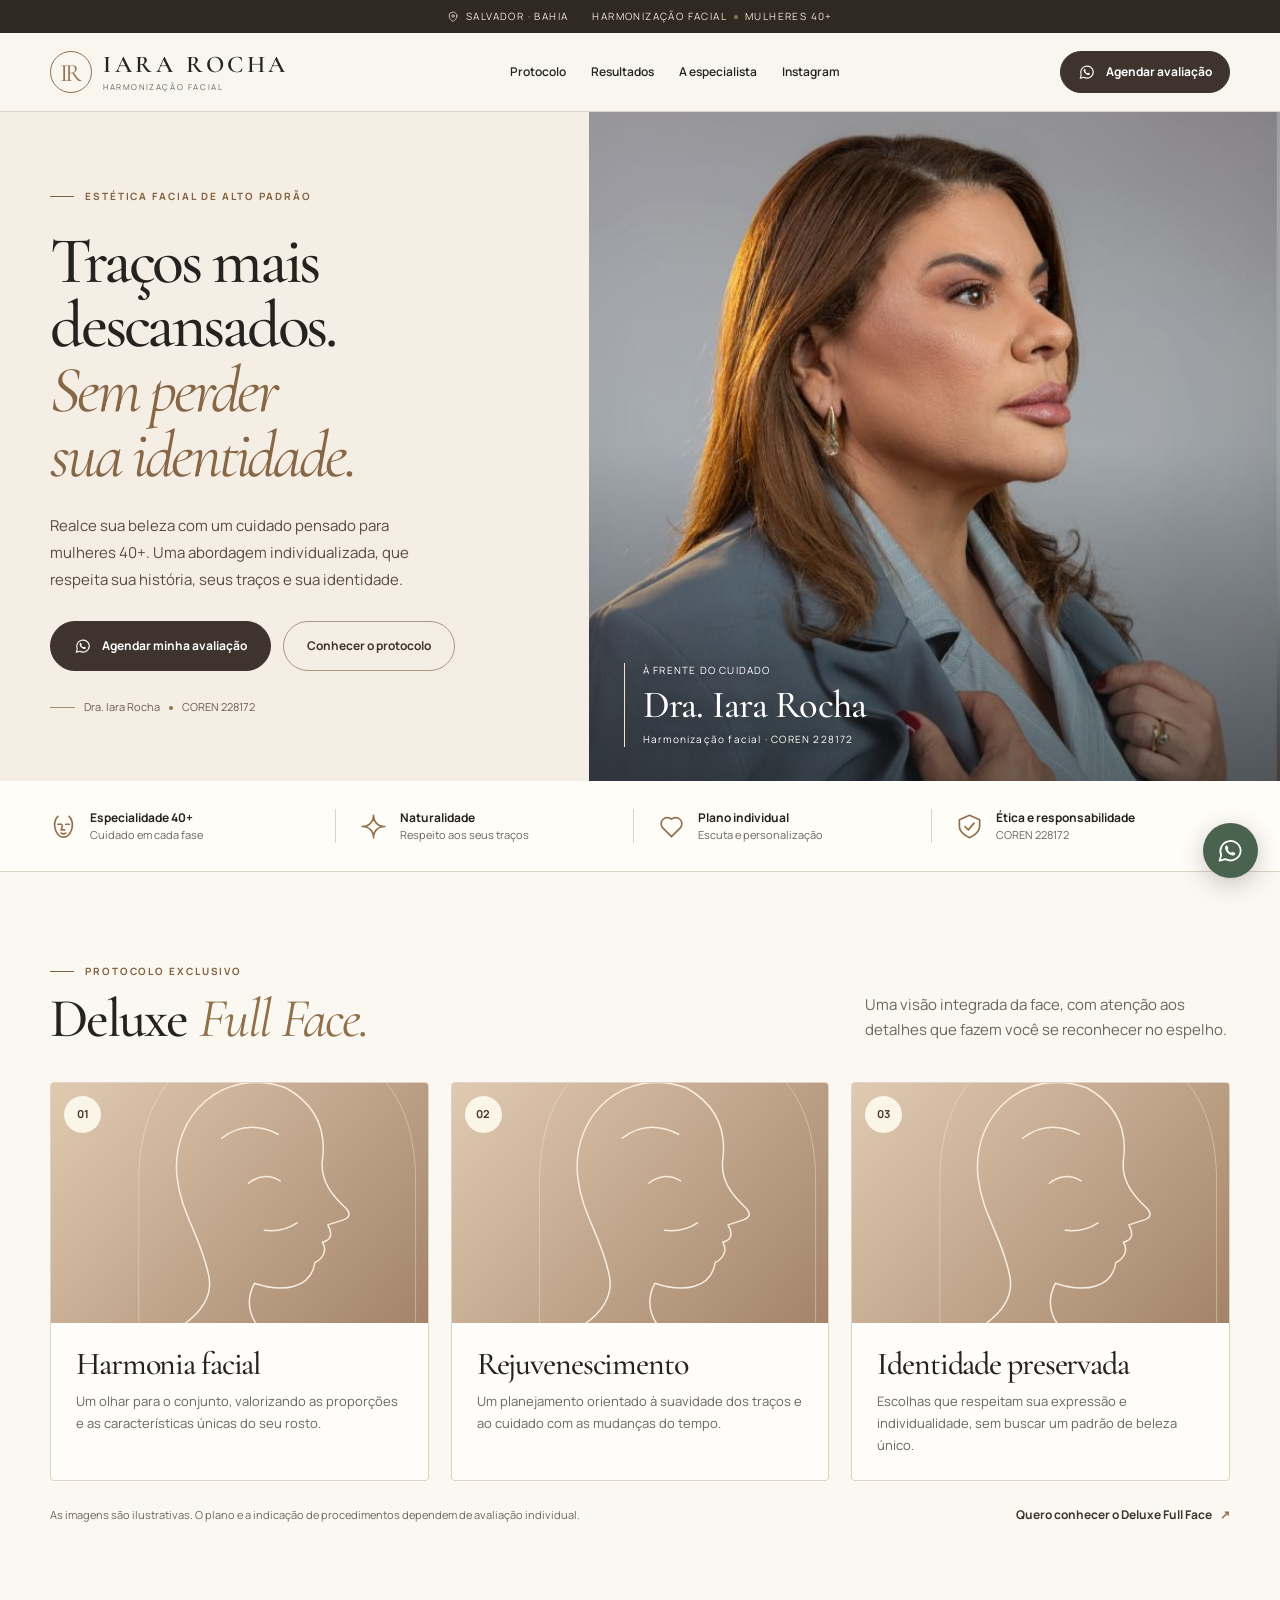
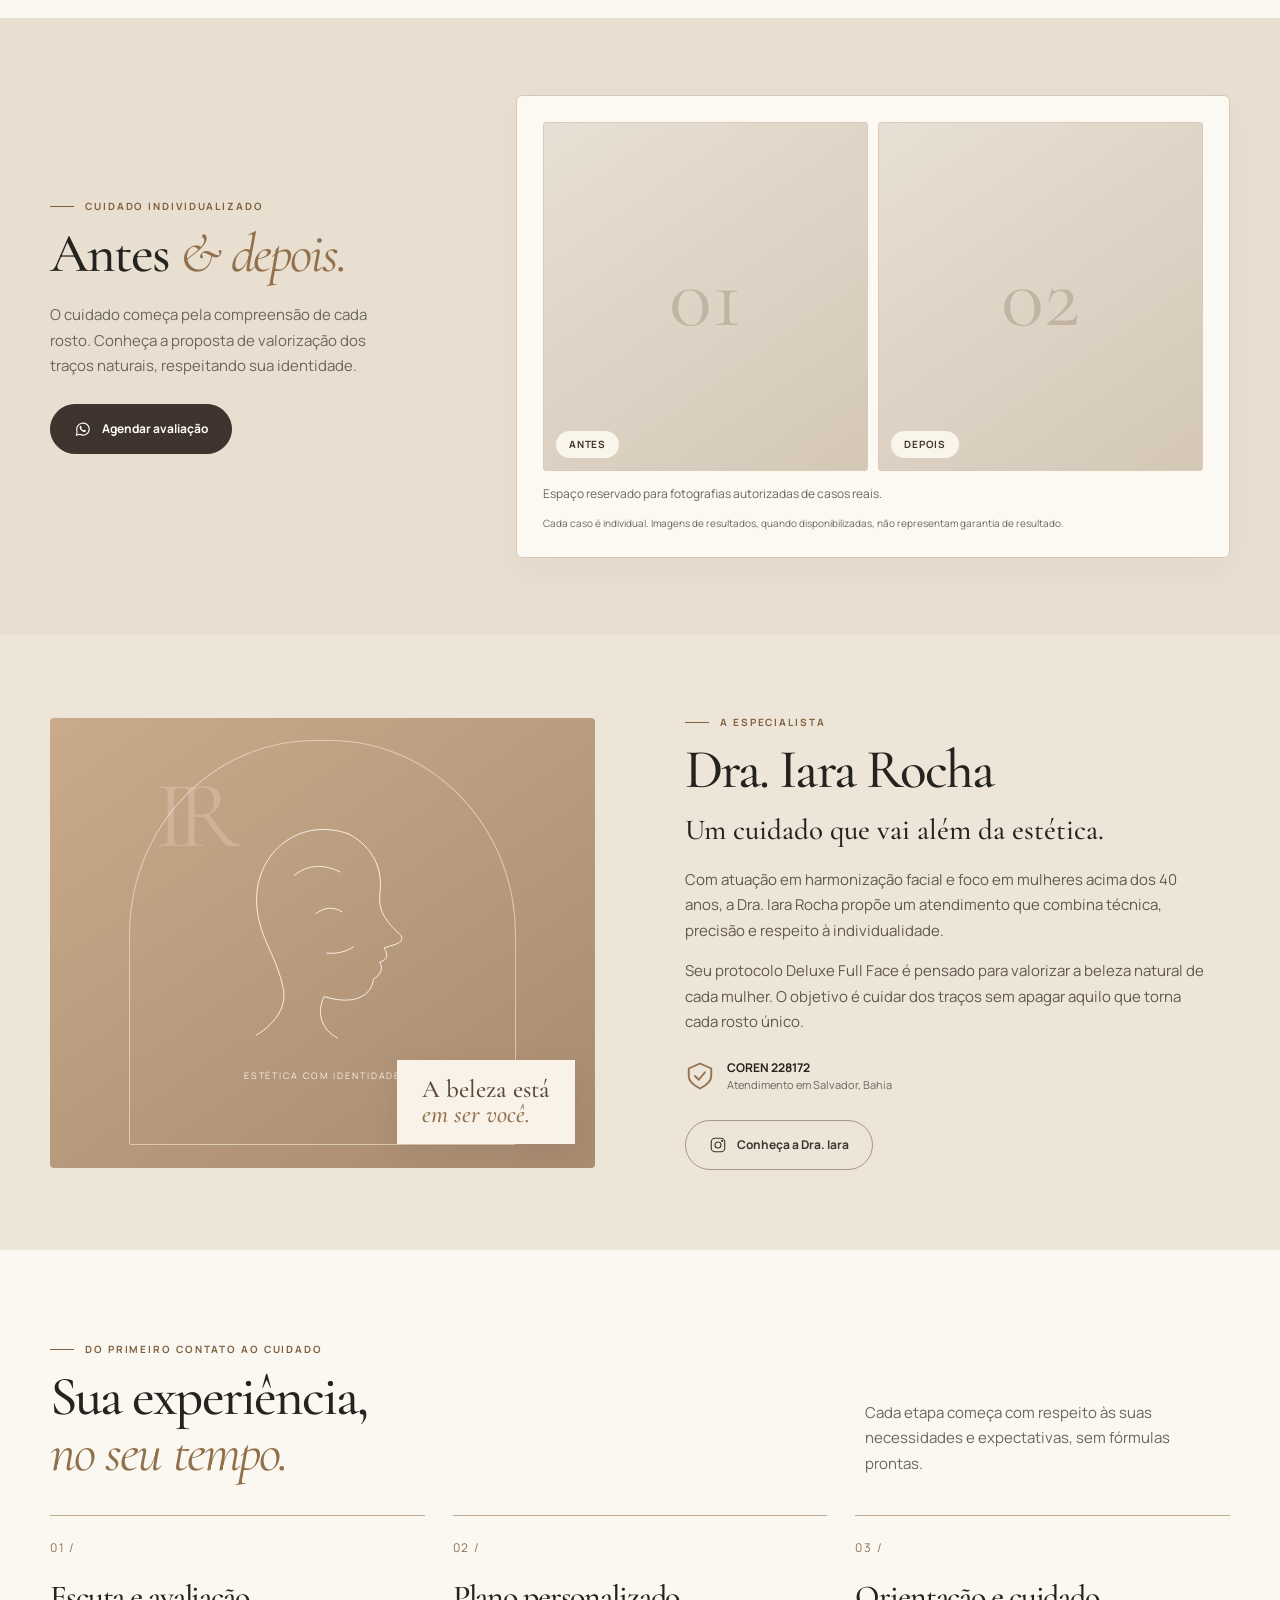
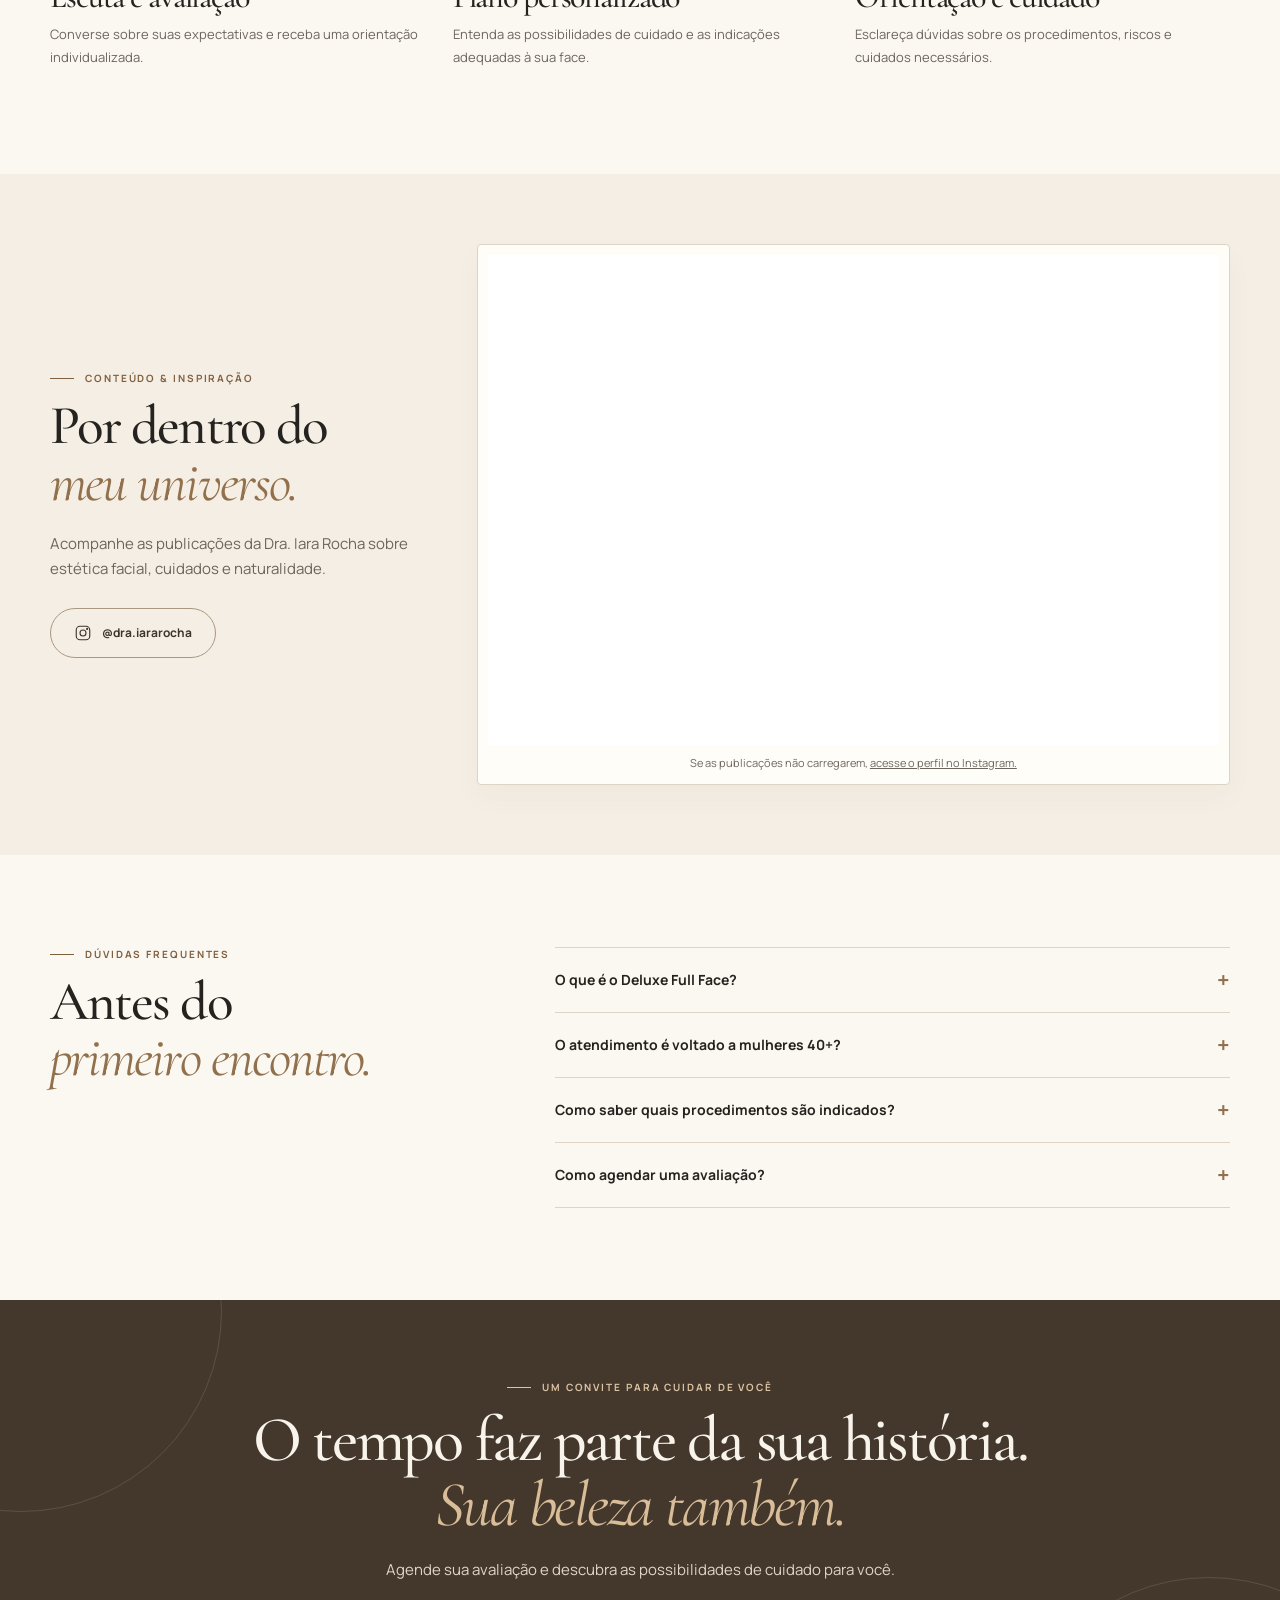
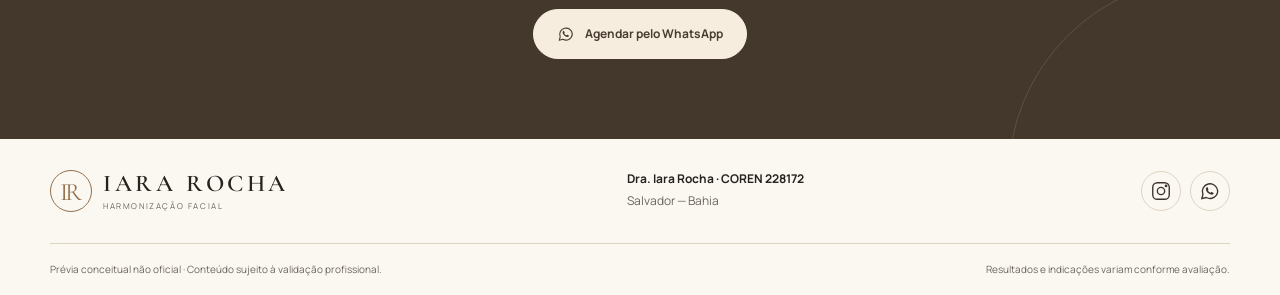
==== commit fc519607: "Use official draiara.png portrait in hero" ====
--- a/index.html
+++ b/index.html
@@ -3,7 +3,7 @@
 <body><svg xmlns="http://www.w3.org/2000/svg" style="position:absolute;width:0;height:0;overflow:hidden" aria-hidden="true"><symbol id="ig" viewBox="0 0 24 24"><rect x="3" y="3" width="18" height="18" rx="5"/><circle cx="12" cy="12" r="4"/><path d="M17.5 6.5h.01" stroke-width="3"/></symbol><symbol id="wa" viewBox="0 0 24 24"><path d="M20.4 11.8a8.4 8.4 0 0 1-12.5 7.3L3 20.4l1.3-4.6a8.4 8.4 0 1 1 16.1-4Z"/><path d="M8.3 8.1c.3-.5.8-.4 1-.1l1 2c.1.3-.2.7-.6 1.1.6 1.3 1.4 2.1 2.8 2.7.4-.5.8-.9 1.1-.8l2.1 1c.4.2.4.7.1 1.1-.6.9-1.6 1.2-2.8.8-2.7-.9-5-3-5.5-5.6-.2-.9.2-1.6.8-2.2Z" fill="currentColor" stroke="none"/></symbol><symbol id="pin" viewBox="0 0 24 24"><path d="M20 10c0 6-8 11-8 11S4 16 4 10a8 8 0 1 1 16 0Z"/><circle cx="12" cy="10" r="2.5"/></symbol><symbol id="spark" viewBox="0 0 24 24"><path d="M12 2c0 6 4 10 10 10-6 0-10 4-10 10 0-6-4-10-10-10 6 0 10-4 10-10Z"/></symbol><symbol id="shield" viewBox="0 0 24 24"><path d="M12 2 21 6v6c0 5-5 8-9 10-4-2-9-5-9-10V6l9-4Z"/><path d="m8 12 3 3 5-6"/></symbol><symbol id="heart" viewBox="0 0 24 24"><path d="M12 21 4 13a5.5 5.5 0 0 1 8-7.5A5.5 5.5 0 0 1 20 13Z"/></symbol><symbol id="face" viewBox="0 0 24 24"><path d="M7 3C3 7 3 15 8 20c2 2 6 2 8 0 5-5 5-13 1-17M7 10h3m4 0h3m-6 1-1 4h3m-3 3c1 .5 3 .5 4 0"/></symbol></svg>
 <div class="topline"><span><svg><use href="#pin"/></svg> Salvador · Bahia</span><span>Harmonização facial <i></i> Mulheres 40+</span></div>
 <header class="header"><div class="shell nav"><a href="#inicio" class="logo" aria-label="Dra. Iara Rocha, início"><span class="logo-mark">IR</span><span><strong>IARA ROCHA</strong><small>HARMONIZAÇÃO FACIAL</small></span></a><button class="menu" type="button" aria-expanded="false" aria-label="Abrir menu" aria-controls="navlinks"><span></span><span></span></button><nav id="navlinks"><a href="#protocolo">Protocolo</a><a href="#resultados">Resultados</a><a href="#sobre">A especialista</a><a href="#instagram">Instagram</a></nav><a class="btn btn-small" href="https://wa.me/5571999190750?text=Ol%C3%A1%2C%20gostaria%20de%20agendar%20uma%20avalia%C3%A7%C3%A3o." target="_blank" rel="noopener"><svg><use href="#wa"/></svg> Agendar avaliação</a></div></header>
-<main id="inicio"><section class="hero"><div class="hero-photo"><img src="assets/iara-rocha.webp" alt="Retrato profissional da Dra. Iara Rocha" width="400" height="400" fetchpriority="high"><div class="portrait-credit"><span>À FRENTE DO CUIDADO</span><strong>Dra. Iara Rocha</strong><small>Harmonização facial · COREN 228172</small></div></div><div class="shell hero-inner"><div class="hero-copy"><div class="eyebrow"><span></span> ESTÉTICA FACIAL DE ALTO PADRÃO</div><h1>Traços mais<br>descansados.<br><em>Sem perder<br>sua identidade.</em></h1><p>Realce sua beleza com um cuidado pensado para mulheres 40+. Uma abordagem individualizada, que respeita sua história, seus traços e sua identidade.</p><div class="actions"><a class="btn" href="https://wa.me/5571999190750?text=Ol%C3%A1%2C%20gostaria%20de%20agendar%20uma%20avalia%C3%A7%C3%A3o." target="_blank" rel="noopener"><svg><use href="#wa"/></svg> Agendar minha avaliação</a><a class="btn outline" href="#protocolo">Conhecer o protocolo</a></div><div class="hero-caption"><span class="line"></span> Dra. Iara Rocha <span class="dot"></span> COREN 228172</div></div></div></section>
+<main id="inicio"><section class="hero"><div class="hero-photo"><img src="assets/draiara.png" alt="Retrato profissional da Dra. Iara Rocha" fetchpriority="high"><div class="portrait-credit"><span>À FRENTE DO CUIDADO</span><strong>Dra. Iara Rocha</strong><small>Harmonização facial · COREN 228172</small></div></div><div class="shell hero-inner"><div class="hero-copy"><div class="eyebrow"><span></span> ESTÉTICA FACIAL DE ALTO PADRÃO</div><h1>Traços mais<br>descansados.<br><em>Sem perder<br>sua identidade.</em></h1><p>Realce sua beleza com um cuidado pensado para mulheres 40+. Uma abordagem individualizada, que respeita sua história, seus traços e sua identidade.</p><div class="actions"><a class="btn" href="https://wa.me/5571999190750?text=Ol%C3%A1%2C%20gostaria%20de%20agendar%20uma%20avalia%C3%A7%C3%A3o." target="_blank" rel="noopener"><svg><use href="#wa"/></svg> Agendar minha avaliação</a><a class="btn outline" href="#protocolo">Conhecer o protocolo</a></div><div class="hero-caption"><span class="line"></span> Dra. Iara Rocha <span class="dot"></span> COREN 228172</div></div></div></section>
 <section class="values"><div class="shell values-grid"><div><svg><use href="#face"/></svg><span><b>Especialidade 40+</b><small>Cuidado em cada fase</small></span></div><div><svg><use href="#spark"/></svg><span><b>Naturalidade</b><small>Respeito aos seus traços</small></span></div><div><svg><use href="#heart"/></svg><span><b>Plano individual</b><small>Escuta e personalização</small></span></div><div><svg><use href="#shield"/></svg><span><b>Ética e responsabilidade</b><small>COREN 228172</small></span></div></div></section>
 <section id="protocolo" class="section shell"><div class="section-head reveal"><div><div class="eyebrow"><span></span> PROTOCOLO EXCLUSIVO</div><h2>Deluxe <em>Full Face.</em></h2></div><p>Uma visão integrada da face, com atenção aos detalhes que fazem você se reconhecer no espelho.</p></div><div class="protocol-grid"><article class="tile reveal"><div class="tile-img"><img loading="lazy" src="https://images.pexels.com/photos/6619491/pexels-photo-6619491.jpeg?auto=compress&cs=tinysrgb&w=850" alt="Imagem ilustrativa de cuidado facial" onerror="this.onerror=null;this.src='assets/portrait.svg'"><span>01</span></div><div class="tile-copy"><h3>Harmonia facial</h3><p>Um olhar para o conjunto, valorizando as proporções e as características únicas do seu rosto.</p></div></article><article class="tile reveal"><div class="tile-img"><img loading="lazy" src="https://images.pexels.com/photos/7446693/pexels-photo-7446693.jpeg?auto=compress&cs=tinysrgb&w=850" alt="Imagem ilustrativa de atendimento estético" onerror="this.onerror=null;this.src='assets/portrait.svg'"><span>02</span></div><div class="tile-copy"><h3>Rejuvenescimento</h3><p>Um planejamento orientado à suavidade dos traços e ao cuidado com as mudanças do tempo.</p></div></article><article class="tile reveal"><div class="tile-img"><img loading="lazy" src="https://images.pexels.com/photos/6724479/pexels-photo-6724479.jpeg?auto=compress&cs=tinysrgb&w=850" alt="Imagem ilustrativa de autocuidado" onerror="this.onerror=null;this.src='assets/portrait.svg'"><span>03</span></div><div class="tile-copy"><h3>Identidade preservada</h3><p>Escolhas que respeitam sua expressão e individualidade, sem buscar um padrão de beleza único.</p></div></article></div><div class="protocol-foot"><span>As imagens são ilustrativas. O plano e a indicação de procedimentos dependem de avaliação individual.</span><a class="text-link" href="https://wa.me/5571999190750?text=Ol%C3%A1%2C%20gostaria%20de%20conhecer%20o%20Deluxe%20Full%20Face." target="_blank" rel="noopener">Quero conhecer o Deluxe Full Face <span>↗</span></a></div></section>
 <section id="resultados" class="results"><div class="shell results-grid"><div class="results-copy reveal"><div class="eyebrow"><span></span> CUIDADO INDIVIDUALIZADO</div><h2>Antes <em>&amp; depois.</em></h2><p>O cuidado começa pela compreensão de cada rosto. Conheça a proposta de valorização dos traços naturais, respeitando sua identidade.</p><a class="btn" href="https://wa.me/5571999190750" target="_blank" rel="noopener"><svg><use href="#wa"/></svg> Agendar avaliação</a></div><div class="case-carousel reveal" aria-label="Galeria de antes e depois" aria-roledescription="carrossel"><div class="case-stage" id="case-stage"><div class="case-pair"><figure class="case-placeholder"><span>01</span><figcaption>Antes</figcaption></figure><figure class="case-placeholder"><span>02</span><figcaption>Depois</figcaption></figure></div><p class="case-caption">Espaço reservado para fotografias autorizadas de casos reais.</p></div><div class="case-controls" id="case-controls" hidden><button type="button" id="case-prev" aria-label="Caso anterior">‹</button><span id="case-counter" aria-live="off"></span><button type="button" id="case-next" aria-label="Próximo caso">›</button><button type="button" id="case-pause" aria-label="Pausar carrossel">Ⅱ</button></div><small class="case-disclaimer">Cada caso é individual. Imagens de resultados, quando disponibilizadas, não representam garantia de resultado.</small></div></div></section><section id="sobre" class="about"><div class="shell about-grid"><div class="about-art reveal"><div class="art-arch"><span>IR</span><svg viewBox="0 0 300 300" aria-hidden="true"><path d="M180 35C121 14 70 60 76 119c3 35 23 55 30 92 3 17-6 37-31 52M180 35c27 15 39 38 35 69-2 19 9 32 22 44 5 5 4 9-4 12l-13 4c5 9 3 14-5 16 5 9-1 16-7 19-3 24-29 29-56 20-9 18-3 38 15 47M118 82c16-13 34-13 52-4m-27 47c9-7 19-8 29-2m-17 47c12 1 23-2 30-7"/></svg><small>ESTÉTICA COM IDENTIDADE</small></div><div class="art-tag">A beleza está<br><em>em ser você.</em></div></div><div class="about-copy reveal"><div class="eyebrow"><span></span> A ESPECIALISTA</div><h2>Dra. Iara Rocha</h2><p class="lead">Um cuidado que vai além da estética.</p><p>Com atuação em harmonização facial e foco em mulheres acima dos 40 anos, a Dra. Iara Rocha propõe um atendimento que combina técnica, precisão e respeito à individualidade.</p><p>Seu protocolo Deluxe Full Face é pensado para valorizar a beleza natural de cada mulher. O objetivo é cuidar dos traços sem apagar aquilo que torna cada rosto único.</p><div class="credential"><svg><use href="#shield"/></svg><div><b>COREN 228172</b><small>Atendimento em Salvador, Bahia</small></div></div><a class="btn outline" href="https://www.instagram.com/dra.iararocha/" target="_blank" rel="noopener"><svg><use href="#ig"/></svg> Conheça a Dra. Iara</a></div></div></section>
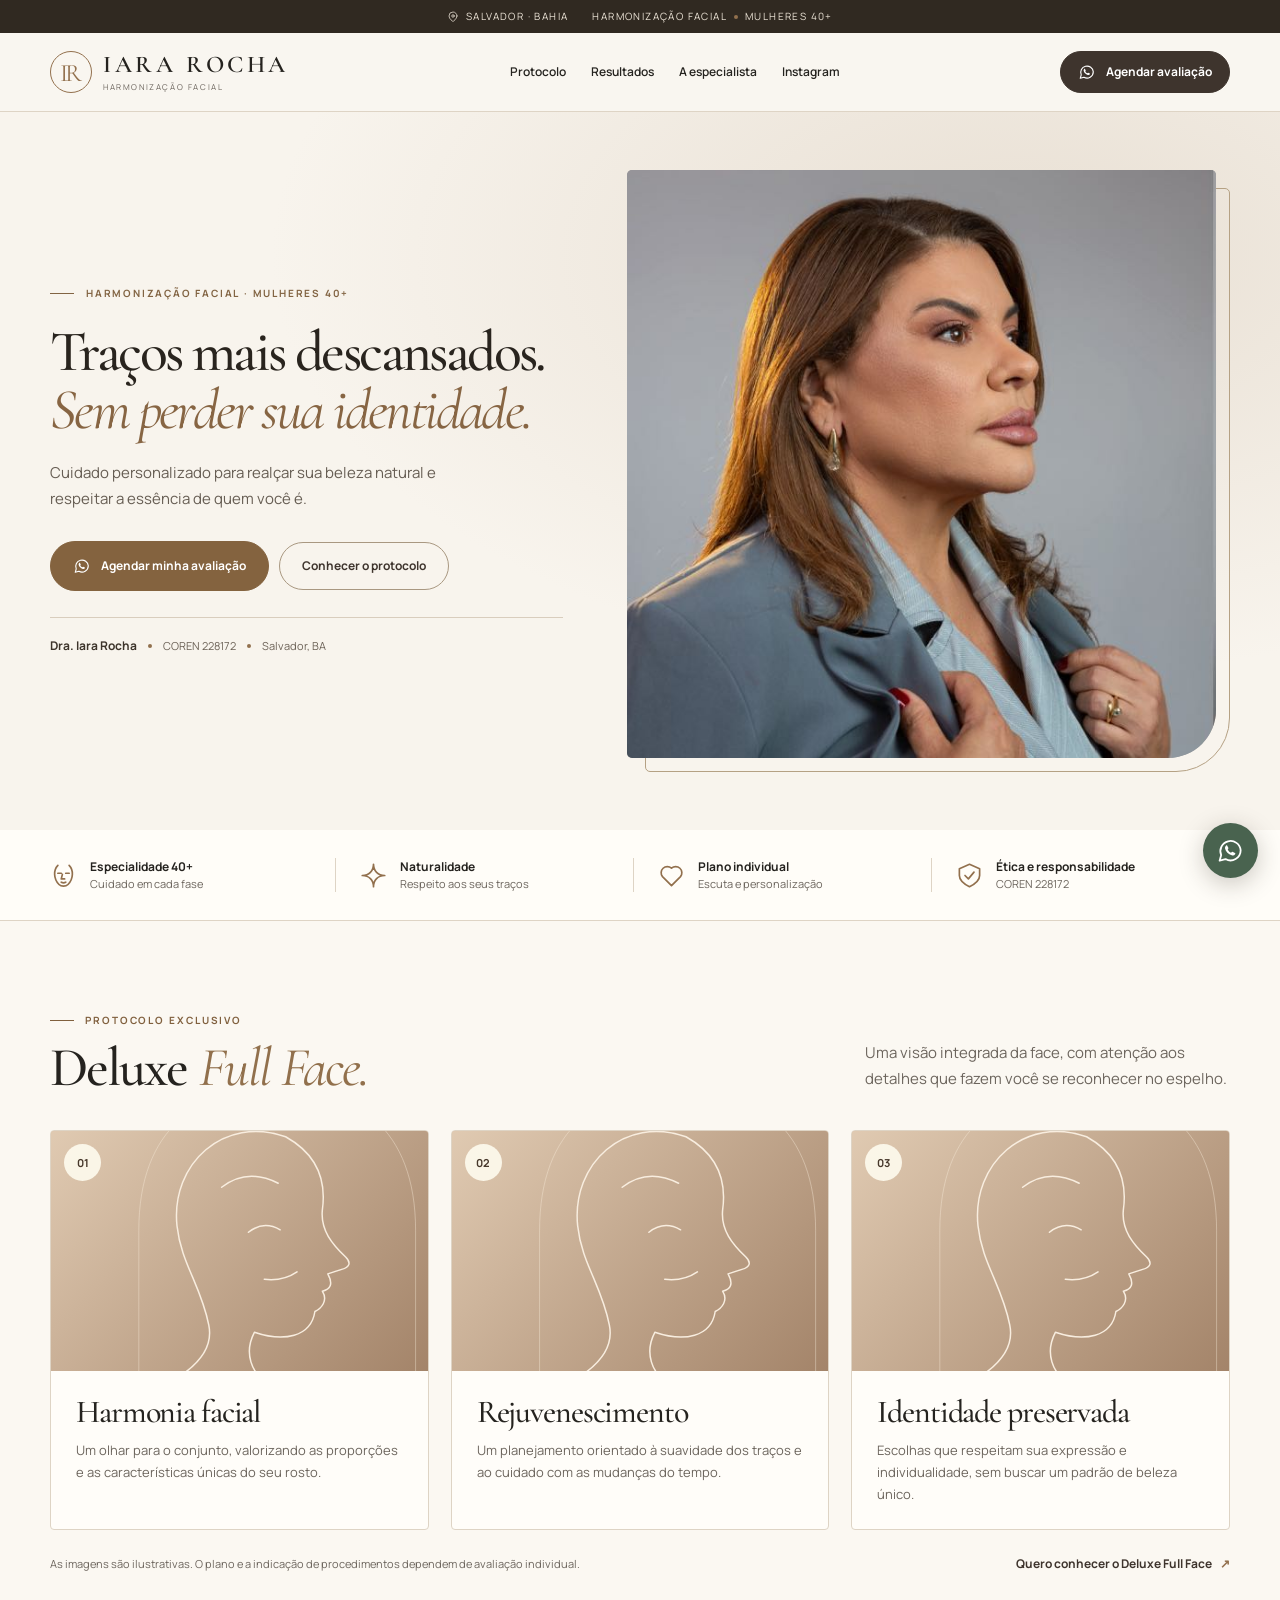
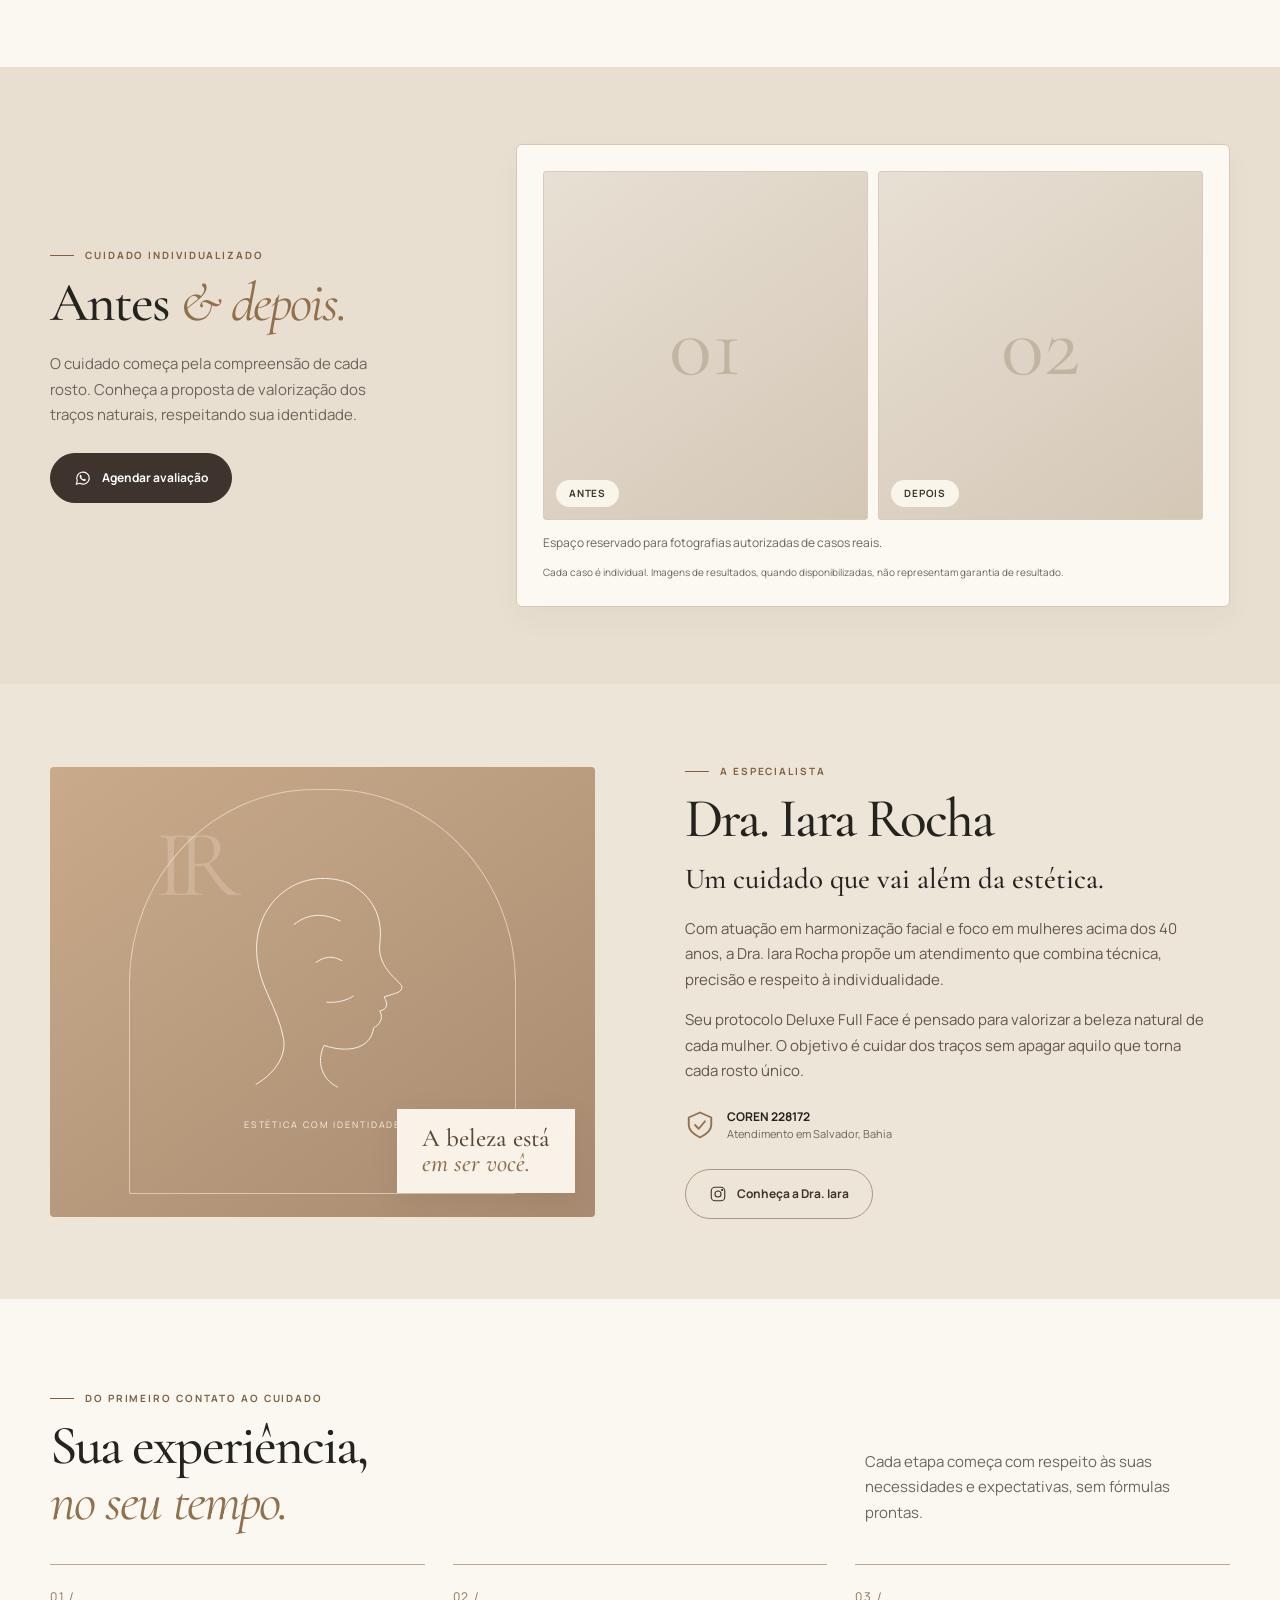
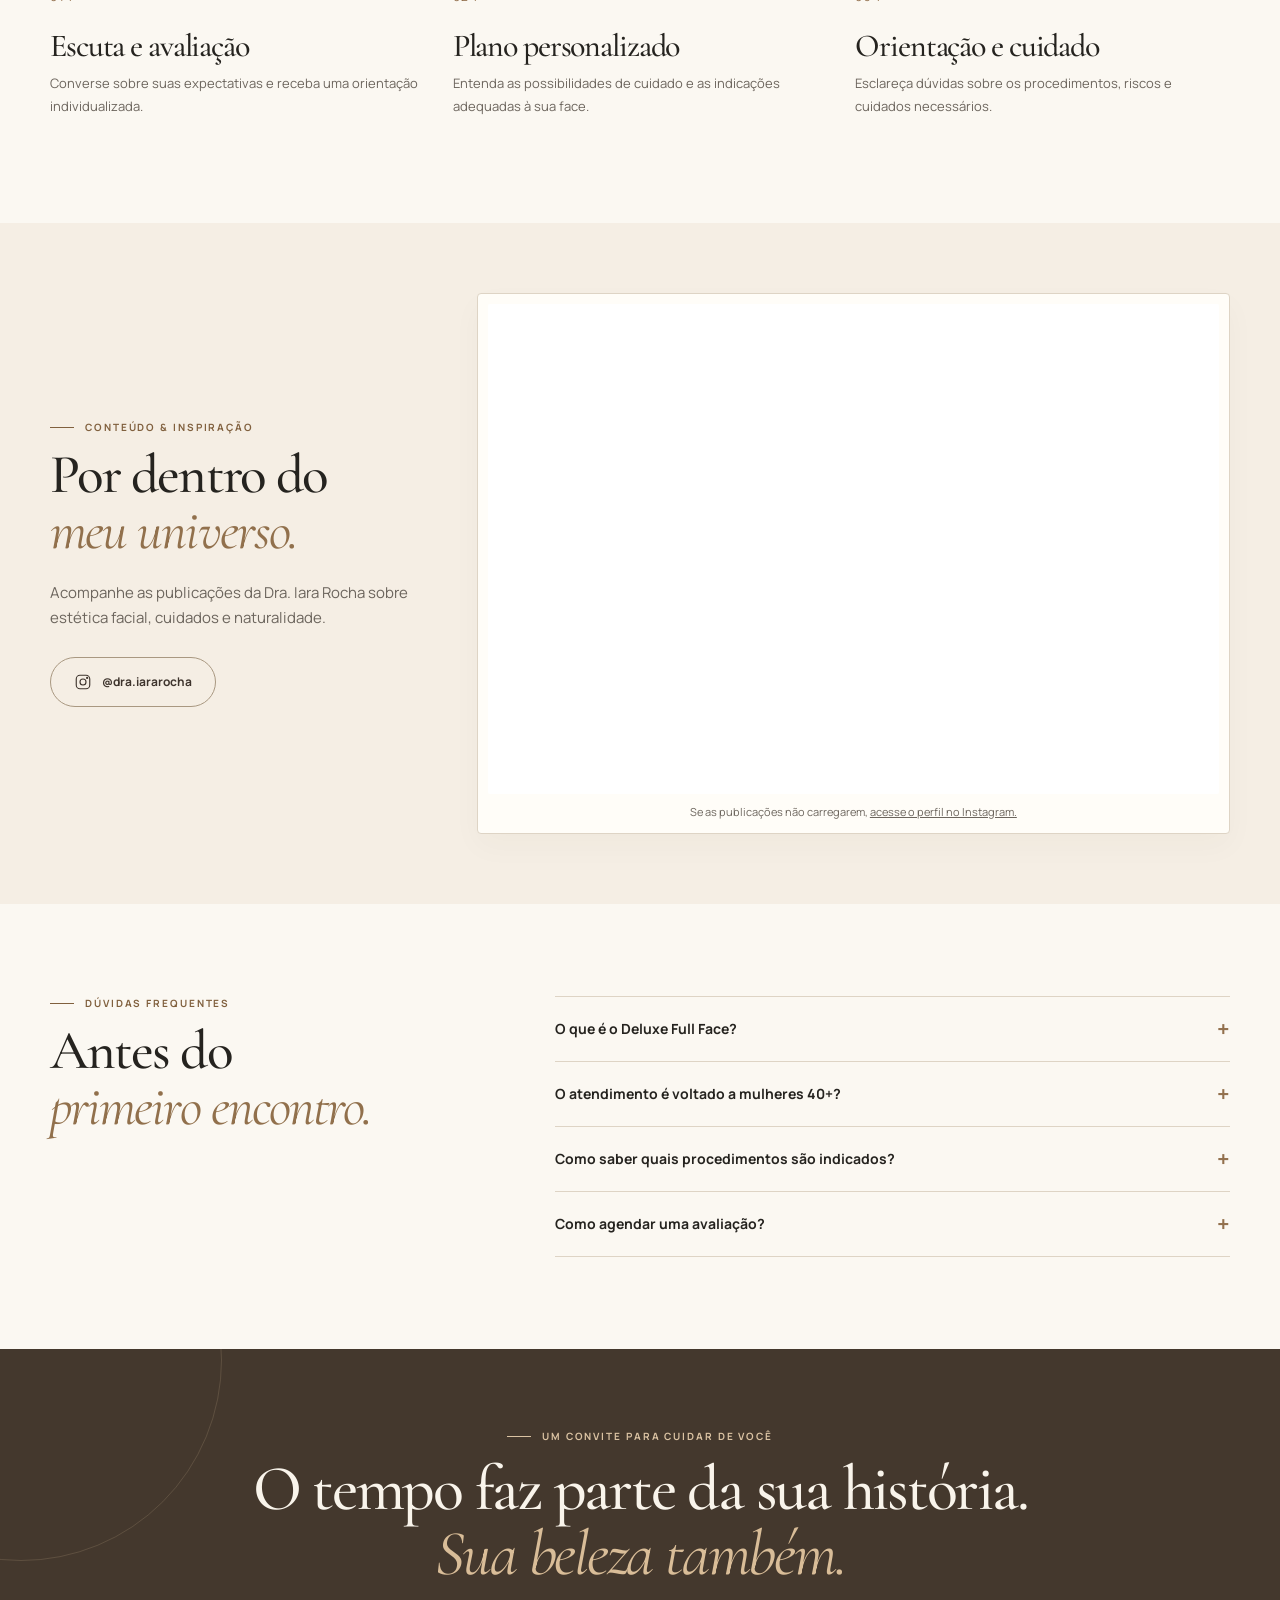
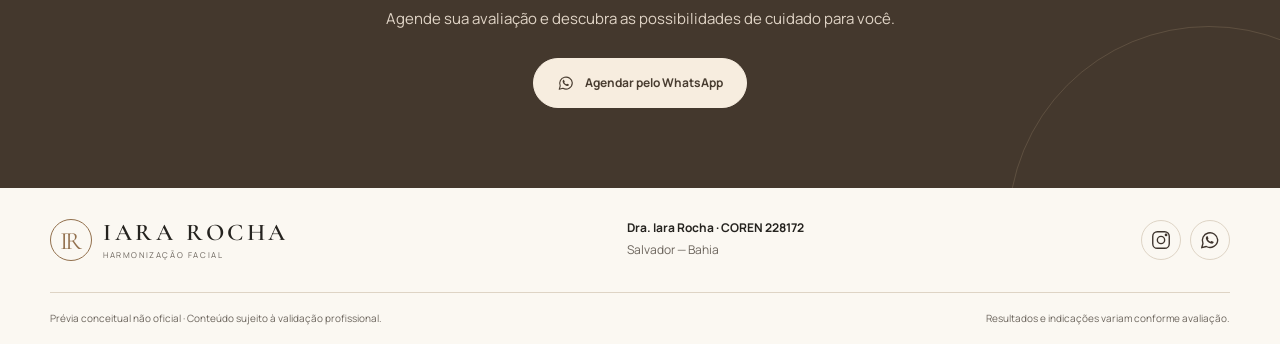
==== commit a74d56e7: "Replace hero composition with clean portrait and compact messaging" ====
--- a/index.html
+++ b/index.html
@@ -1,9 +1,9 @@
 <!doctype html>
-<html lang="pt-BR"><head><meta charset="utf-8"><meta name="viewport" content="width=device-width, initial-scale=1"><title>Dra. Iara Rocha | Harmonização facial em Salvador</title><meta name="description" content="Harmonização facial com foco em mulheres 40+ em Salvador, Bahia. Conheça o protocolo Deluxe Full Face e agende sua avaliação com a Dra. Iara Rocha."><meta name="robots" content="noindex, nofollow"><meta name="theme-color" content="#f7f3ed"><meta property="og:title" content="Dra. Iara Rocha | Beleza que respeita sua identidade"><meta property="og:description" content="Harmonização facial personalizada para mulheres 40+ em Salvador."><meta property="og:type" content="website"><link rel="icon" type="image/svg+xml" href="assets/mark.svg"><link rel="preconnect" href="https://fonts.googleapis.com"><link rel="preconnect" href="https://fonts.gstatic.com" crossorigin><link href="https://fonts.googleapis.com/css2?family=Cormorant+Garamond:ital,wght@0,400;0,500;0,600;1,400;1,500&family=Manrope:wght@400;500;600;700&display=swap" rel="stylesheet"><link rel="stylesheet" href="styles.css?v=2"><script src="script.js?v=2" defer></script></head>
+<html lang="pt-BR"><head><meta charset="utf-8"><meta name="viewport" content="width=device-width, initial-scale=1"><title>Dra. Iara Rocha | Harmonização facial em Salvador</title><meta name="description" content="Harmonização facial com foco em mulheres 40+ em Salvador, Bahia. Conheça o protocolo Deluxe Full Face e agende sua avaliação com a Dra. Iara Rocha."><meta name="robots" content="noindex, nofollow"><meta name="theme-color" content="#f7f3ed"><meta property="og:title" content="Dra. Iara Rocha | Beleza que respeita sua identidade"><meta property="og:description" content="Harmonização facial personalizada para mulheres 40+ em Salvador."><meta property="og:type" content="website"><link rel="icon" type="image/svg+xml" href="assets/mark.svg"><link rel="preconnect" href="https://fonts.googleapis.com"><link rel="preconnect" href="https://fonts.gstatic.com" crossorigin><link href="https://fonts.googleapis.com/css2?family=Cormorant+Garamond:ital,wght@0,400;0,500;0,600;1,400;1,500&family=Manrope:wght@400;500;600;700&display=swap" rel="stylesheet"><link rel="stylesheet" href="styles.css?v=3"><script src="script.js?v=2" defer></script></head>
 <body><svg xmlns="http://www.w3.org/2000/svg" style="position:absolute;width:0;height:0;overflow:hidden" aria-hidden="true"><symbol id="ig" viewBox="0 0 24 24"><rect x="3" y="3" width="18" height="18" rx="5"/><circle cx="12" cy="12" r="4"/><path d="M17.5 6.5h.01" stroke-width="3"/></symbol><symbol id="wa" viewBox="0 0 24 24"><path d="M20.4 11.8a8.4 8.4 0 0 1-12.5 7.3L3 20.4l1.3-4.6a8.4 8.4 0 1 1 16.1-4Z"/><path d="M8.3 8.1c.3-.5.8-.4 1-.1l1 2c.1.3-.2.7-.6 1.1.6 1.3 1.4 2.1 2.8 2.7.4-.5.8-.9 1.1-.8l2.1 1c.4.2.4.7.1 1.1-.6.9-1.6 1.2-2.8.8-2.7-.9-5-3-5.5-5.6-.2-.9.2-1.6.8-2.2Z" fill="currentColor" stroke="none"/></symbol><symbol id="pin" viewBox="0 0 24 24"><path d="M20 10c0 6-8 11-8 11S4 16 4 10a8 8 0 1 1 16 0Z"/><circle cx="12" cy="10" r="2.5"/></symbol><symbol id="spark" viewBox="0 0 24 24"><path d="M12 2c0 6 4 10 10 10-6 0-10 4-10 10 0-6-4-10-10-10 6 0 10-4 10-10Z"/></symbol><symbol id="shield" viewBox="0 0 24 24"><path d="M12 2 21 6v6c0 5-5 8-9 10-4-2-9-5-9-10V6l9-4Z"/><path d="m8 12 3 3 5-6"/></symbol><symbol id="heart" viewBox="0 0 24 24"><path d="M12 21 4 13a5.5 5.5 0 0 1 8-7.5A5.5 5.5 0 0 1 20 13Z"/></symbol><symbol id="face" viewBox="0 0 24 24"><path d="M7 3C3 7 3 15 8 20c2 2 6 2 8 0 5-5 5-13 1-17M7 10h3m4 0h3m-6 1-1 4h3m-3 3c1 .5 3 .5 4 0"/></symbol></svg>
 <div class="topline"><span><svg><use href="#pin"/></svg> Salvador · Bahia</span><span>Harmonização facial <i></i> Mulheres 40+</span></div>
 <header class="header"><div class="shell nav"><a href="#inicio" class="logo" aria-label="Dra. Iara Rocha, início"><span class="logo-mark">IR</span><span><strong>IARA ROCHA</strong><small>HARMONIZAÇÃO FACIAL</small></span></a><button class="menu" type="button" aria-expanded="false" aria-label="Abrir menu" aria-controls="navlinks"><span></span><span></span></button><nav id="navlinks"><a href="#protocolo">Protocolo</a><a href="#resultados">Resultados</a><a href="#sobre">A especialista</a><a href="#instagram">Instagram</a></nav><a class="btn btn-small" href="https://wa.me/5571999190750?text=Ol%C3%A1%2C%20gostaria%20de%20agendar%20uma%20avalia%C3%A7%C3%A3o." target="_blank" rel="noopener"><svg><use href="#wa"/></svg> Agendar avaliação</a></div></header>
-<main id="inicio"><section class="hero"><div class="hero-photo"><img src="assets/draiara.png" alt="Retrato profissional da Dra. Iara Rocha" fetchpriority="high"><div class="portrait-credit"><span>À FRENTE DO CUIDADO</span><strong>Dra. Iara Rocha</strong><small>Harmonização facial · COREN 228172</small></div></div><div class="shell hero-inner"><div class="hero-copy"><div class="eyebrow"><span></span> ESTÉTICA FACIAL DE ALTO PADRÃO</div><h1>Traços mais<br>descansados.<br><em>Sem perder<br>sua identidade.</em></h1><p>Realce sua beleza com um cuidado pensado para mulheres 40+. Uma abordagem individualizada, que respeita sua história, seus traços e sua identidade.</p><div class="actions"><a class="btn" href="https://wa.me/5571999190750?text=Ol%C3%A1%2C%20gostaria%20de%20agendar%20uma%20avalia%C3%A7%C3%A3o." target="_blank" rel="noopener"><svg><use href="#wa"/></svg> Agendar minha avaliação</a><a class="btn outline" href="#protocolo">Conhecer o protocolo</a></div><div class="hero-caption"><span class="line"></span> Dra. Iara Rocha <span class="dot"></span> COREN 228172</div></div></div></section>
+<main id="inicio"><section class="hero hero-editorial" aria-labelledby="hero-title"><div class="editorial-grid"><div class="hero-copy"><div class="eyebrow"><span></span> HARMONIZAÇÃO FACIAL · MULHERES 40+</div><h1 id="hero-title">Traços mais descansados.<em>Sem perder sua identidade.</em></h1><p class="hero-description">Cuidado personalizado para realçar sua beleza natural e respeitar a essência de quem você é.</p><div class="actions"><a class="btn" href="https://wa.me/5571999190750?text=Ol%C3%A1%2C%20gostaria%20de%20agendar%20uma%20avalia%C3%A7%C3%A3o." target="_blank" rel="noopener"><svg><use href="#wa"/></svg> Agendar minha avaliação</a><a class="btn outline" href="#protocolo">Conhecer o protocolo</a></div><div class="hero-caption"><strong>Dra. Iara Rocha</strong><span class="dot"></span><span>COREN 228172</span><span class="dot"></span><span>Salvador, BA</span></div></div><figure class="editorial-portrait"><div class="portrait-image"><img src="assets/draiara.png" alt="Retrato profissional da Dra. Iara Rocha" width="640" height="640" fetchpriority="high" decoding="async"></div></figure></div></section>
 <section class="values"><div class="shell values-grid"><div><svg><use href="#face"/></svg><span><b>Especialidade 40+</b><small>Cuidado em cada fase</small></span></div><div><svg><use href="#spark"/></svg><span><b>Naturalidade</b><small>Respeito aos seus traços</small></span></div><div><svg><use href="#heart"/></svg><span><b>Plano individual</b><small>Escuta e personalização</small></span></div><div><svg><use href="#shield"/></svg><span><b>Ética e responsabilidade</b><small>COREN 228172</small></span></div></div></section>
 <section id="protocolo" class="section shell"><div class="section-head reveal"><div><div class="eyebrow"><span></span> PROTOCOLO EXCLUSIVO</div><h2>Deluxe <em>Full Face.</em></h2></div><p>Uma visão integrada da face, com atenção aos detalhes que fazem você se reconhecer no espelho.</p></div><div class="protocol-grid"><article class="tile reveal"><div class="tile-img"><img loading="lazy" src="https://images.pexels.com/photos/6619491/pexels-photo-6619491.jpeg?auto=compress&cs=tinysrgb&w=850" alt="Imagem ilustrativa de cuidado facial" onerror="this.onerror=null;this.src='assets/portrait.svg'"><span>01</span></div><div class="tile-copy"><h3>Harmonia facial</h3><p>Um olhar para o conjunto, valorizando as proporções e as características únicas do seu rosto.</p></div></article><article class="tile reveal"><div class="tile-img"><img loading="lazy" src="https://images.pexels.com/photos/7446693/pexels-photo-7446693.jpeg?auto=compress&cs=tinysrgb&w=850" alt="Imagem ilustrativa de atendimento estético" onerror="this.onerror=null;this.src='assets/portrait.svg'"><span>02</span></div><div class="tile-copy"><h3>Rejuvenescimento</h3><p>Um planejamento orientado à suavidade dos traços e ao cuidado com as mudanças do tempo.</p></div></article><article class="tile reveal"><div class="tile-img"><img loading="lazy" src="https://images.pexels.com/photos/6724479/pexels-photo-6724479.jpeg?auto=compress&cs=tinysrgb&w=850" alt="Imagem ilustrativa de autocuidado" onerror="this.onerror=null;this.src='assets/portrait.svg'"><span>03</span></div><div class="tile-copy"><h3>Identidade preservada</h3><p>Escolhas que respeitam sua expressão e individualidade, sem buscar um padrão de beleza único.</p></div></article></div><div class="protocol-foot"><span>As imagens são ilustrativas. O plano e a indicação de procedimentos dependem de avaliação individual.</span><a class="text-link" href="https://wa.me/5571999190750?text=Ol%C3%A1%2C%20gostaria%20de%20conhecer%20o%20Deluxe%20Full%20Face." target="_blank" rel="noopener">Quero conhecer o Deluxe Full Face <span>↗</span></a></div></section>
 <section id="resultados" class="results"><div class="shell results-grid"><div class="results-copy reveal"><div class="eyebrow"><span></span> CUIDADO INDIVIDUALIZADO</div><h2>Antes <em>&amp; depois.</em></h2><p>O cuidado começa pela compreensão de cada rosto. Conheça a proposta de valorização dos traços naturais, respeitando sua identidade.</p><a class="btn" href="https://wa.me/5571999190750" target="_blank" rel="noopener"><svg><use href="#wa"/></svg> Agendar avaliação</a></div><div class="case-carousel reveal" aria-label="Galeria de antes e depois" aria-roledescription="carrossel"><div class="case-stage" id="case-stage"><div class="case-pair"><figure class="case-placeholder"><span>01</span><figcaption>Antes</figcaption></figure><figure class="case-placeholder"><span>02</span><figcaption>Depois</figcaption></figure></div><p class="case-caption">Espaço reservado para fotografias autorizadas de casos reais.</p></div><div class="case-controls" id="case-controls" hidden><button type="button" id="case-prev" aria-label="Caso anterior">‹</button><span id="case-counter" aria-live="off"></span><button type="button" id="case-next" aria-label="Próximo caso">›</button><button type="button" id="case-pause" aria-label="Pausar carrossel">Ⅱ</button></div><small class="case-disclaimer">Cada caso é individual. Imagens de resultados, quando disponibilizadas, não representam garantia de resultado.</small></div></div></section><section id="sobre" class="about"><div class="shell about-grid"><div class="about-art reveal"><div class="art-arch"><span>IR</span><svg viewBox="0 0 300 300" aria-hidden="true"><path d="M180 35C121 14 70 60 76 119c3 35 23 55 30 92 3 17-6 37-31 52M180 35c27 15 39 38 35 69-2 19 9 32 22 44 5 5 4 9-4 12l-13 4c5 9 3 14-5 16 5 9-1 16-7 19-3 24-29 29-56 20-9 18-3 38 15 47M118 82c16-13 34-13 52-4m-27 47c9-7 19-8 29-2m-17 47c12 1 23-2 30-7"/></svg><small>ESTÉTICA COM IDENTIDADE</small></div><div class="art-tag">A beleza está<br><em>em ser você.</em></div></div><div class="about-copy reveal"><div class="eyebrow"><span></span> A ESPECIALISTA</div><h2>Dra. Iara Rocha</h2><p class="lead">Um cuidado que vai além da estética.</p><p>Com atuação em harmonização facial e foco em mulheres acima dos 40 anos, a Dra. Iara Rocha propõe um atendimento que combina técnica, precisão e respeito à individualidade.</p><p>Seu protocolo Deluxe Full Face é pensado para valorizar a beleza natural de cada mulher. O objetivo é cuidar dos traços sem apagar aquilo que torna cada rosto único.</p><div class="credential"><svg><use href="#shield"/></svg><div><b>COREN 228172</b><small>Atendimento em Salvador, Bahia</small></div></div><a class="btn outline" href="https://www.instagram.com/dra.iararocha/" target="_blank" rel="noopener"><svg><use href="#ig"/></svg> Conheça a Dra. Iara</a></div></div></section>
--- a/styles.css
+++ b/styles.css
@@ -41,3 +41,28 @@
 .embed-fallback a{text-decoration:underline}
 @media(max-width:1050px) and (min-width:701px){.hero{grid-template-columns:48% 52%;min-height:625px}.hero-inner{padding-left:28px;padding-right:24px}.hero h1{font-size:clamp(46px,5.6vw,66px)}.hero .actions{gap:8px}.hero .actions .btn{padding:13px 16px}}
 @media(max-width:700px){.hero{display:flex;flex-direction:column;min-height:0}.hero-photo{order:-1;min-height:0;height:clamp(340px,96vw,520px);width:100%}.hero-photo img{object-position:center 34%}.hero-inner{order:0;padding:32px 22px 42px}.hero h1{font-size:clamp(49px,11vw,69px);margin:15px 0 18px}.hero h1 br:nth-of-type(3){display:none}.hero p{font-size:14px}.portrait-credit{bottom:19px;left:20px}.portrait-credit strong{font-size:34px}.results-grid,.social-grid{grid-template-columns:1fr;gap:24px}.case-carousel{padding:12px}.case-pair{gap:7px}.case-pair figcaption{left:7px;bottom:7px;padding:4px 10px}.social-frame iframe{height:480px}.hero .eyebrow{font-size:9px}}
+
+/* Hero v3 — editorial portrait, warm ivory, restrained typography */
+.hero.hero-editorial{display:block;position:relative;min-height:0;overflow:hidden;background:radial-gradient(ellipse at 80% 20%,#e8dfd3 0,transparent 52%),#f8f4ed}
+.hero.hero-editorial::after{display:none}
+.hero-editorial .editorial-grid{width:min(1280px,calc(100% - 100px));margin:auto;display:grid;grid-template-columns:minmax(0,.92fr) minmax(0,1.08fr);gap:clamp(28px,5vw,78px);align-items:center;padding:clamp(40px,4.5vw,72px) 0}
+.hero-editorial .hero-copy{width:100%;max-width:560px;padding:12px 0}
+.hero-editorial .eyebrow{font-size:10px;letter-spacing:.18em;gap:12px;color:#826443}
+.hero-editorial h1{font-size:clamp(48px,4.5vw,76px);line-height:1.02;letter-spacing:-.045em;margin:22px 0 20px;font-weight:500;color:#29241e}
+.hero-editorial h1 em{display:block;color:#876543;font-weight:400;white-space:normal}
+.hero-editorial .hero-description{max-width:420px;color:#665d53;line-height:1.75;font-size:15px;margin:0 0 28px}
+.hero-editorial .actions{gap:10px;align-items:center}
+.hero-editorial .actions .btn{padding:15px 22px}
+.hero-editorial .actions .btn:not(.outline){background:#84633f;border-color:#84633f}
+.hero-editorial .actions .btn:not(.outline):hover{background:#5e452d;border-color:#5e452d}
+.hero-editorial .hero-caption{margin:26px 0 0;padding-top:18px;border-top:1px solid #d9cdbd;display:flex;align-items:center;gap:11px;flex-wrap:wrap;color:#6c6257;font-size:11px}
+.hero-editorial .hero-caption strong{font-size:12px;color:#3d342b;font-weight:700}
+.hero-editorial .editorial-portrait{margin:0;position:relative;isolation:isolate;padding:0 14px 14px 0}
+.hero-editorial .editorial-portrait::before{content:'';position:absolute;inset:18px 0 0 18px;z-index:-1;border:1px solid #b5a184;border-radius:5px 5px 54px 5px}
+.hero-editorial .portrait-image{position:relative;overflow:hidden;background:#a2a0a0;border-radius:5px 5px 48px 5px;aspect-ratio:1}
+.hero-editorial .portrait-image img{display:block;width:100%;height:100%;object-fit:contain;object-position:center;animation:portrait-enter .65s ease-out both}
+@keyframes portrait-enter{from{opacity:.35;transform:scale(1.015)}to{opacity:1;transform:scale(1)}}
+@media(min-width:1440px){.hero-editorial .editorial-grid{width:min(1280px,calc(100% - 128px))}}
+@media(max-width:1000px){.hero-editorial .editorial-grid{width:calc(100% - 56px);gap:25px}.hero-editorial h1{font-size:clamp(42px,5.5vw,62px)}.hero-editorial .actions .btn{padding:13px 16px}.hero-editorial .hero-description{font-size:14px}.hero-editorial .hero-caption{gap:7px}}
+@media(max-width:700px){.hero-editorial .editorial-grid{width:calc(100% - 36px);grid-template-columns:1fr;gap:27px;padding:28px 0 36px}.hero-editorial .editorial-portrait{grid-row:1;padding:0 9px 9px 0;width:min(100%,480px);justify-self:center}.hero-editorial .editorial-portrait::before{inset:12px 0 0 12px;border-radius:4px 4px 36px 4px}.hero-editorial .portrait-image{border-radius:4px 4px 32px 4px}.hero-editorial .hero-copy{padding:0 4px}.hero-editorial h1{font-size:clamp(44px,10.6vw,62px);margin:14px 0 16px}.hero-editorial .hero-description{font-size:14px;margin-bottom:22px}.hero-editorial .hero-caption{margin-top:22px;padding-top:14px}.hero-editorial .eyebrow{font-size:9px;letter-spacing:.12em}.hero-editorial .actions{gap:9px}.hero-editorial .actions .btn{font-size:11px;padding:13px 17px}}
+@media(prefers-reduced-motion:reduce){.hero-editorial .portrait-image img{animation:none}}
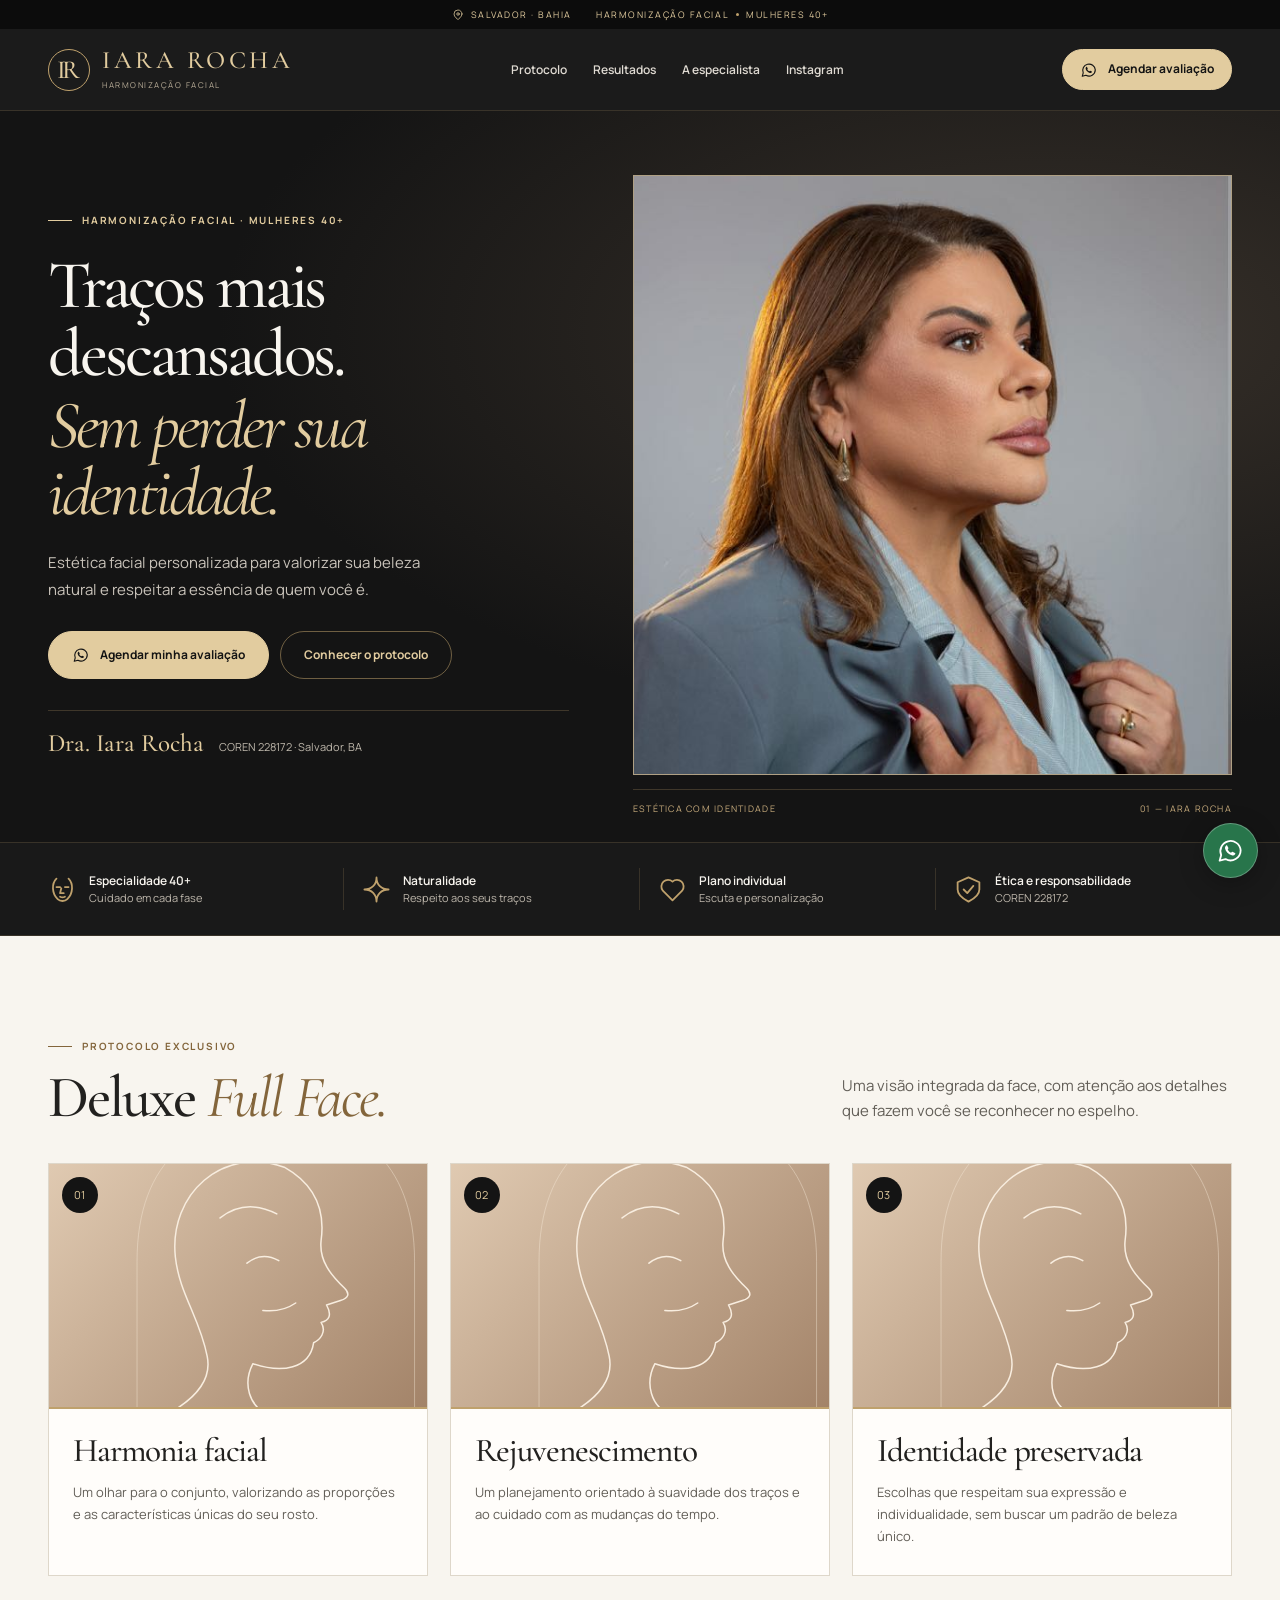
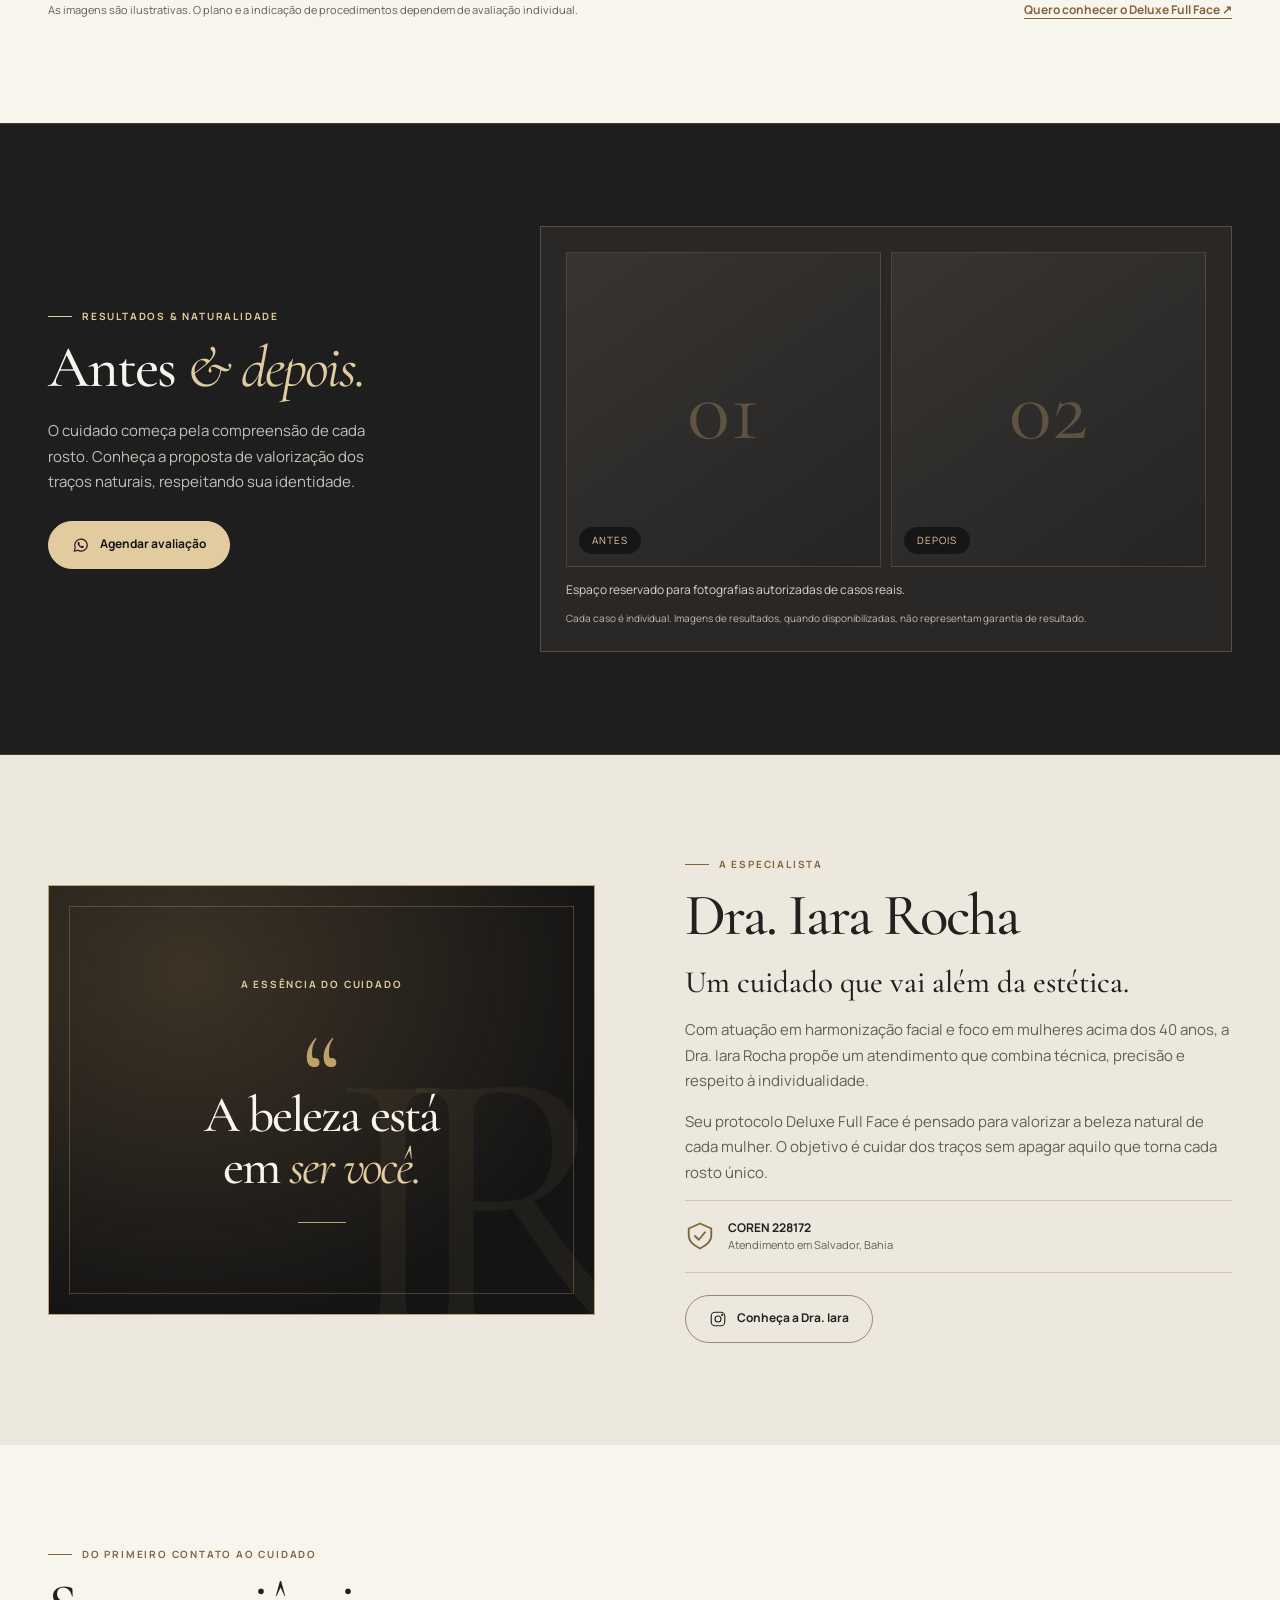
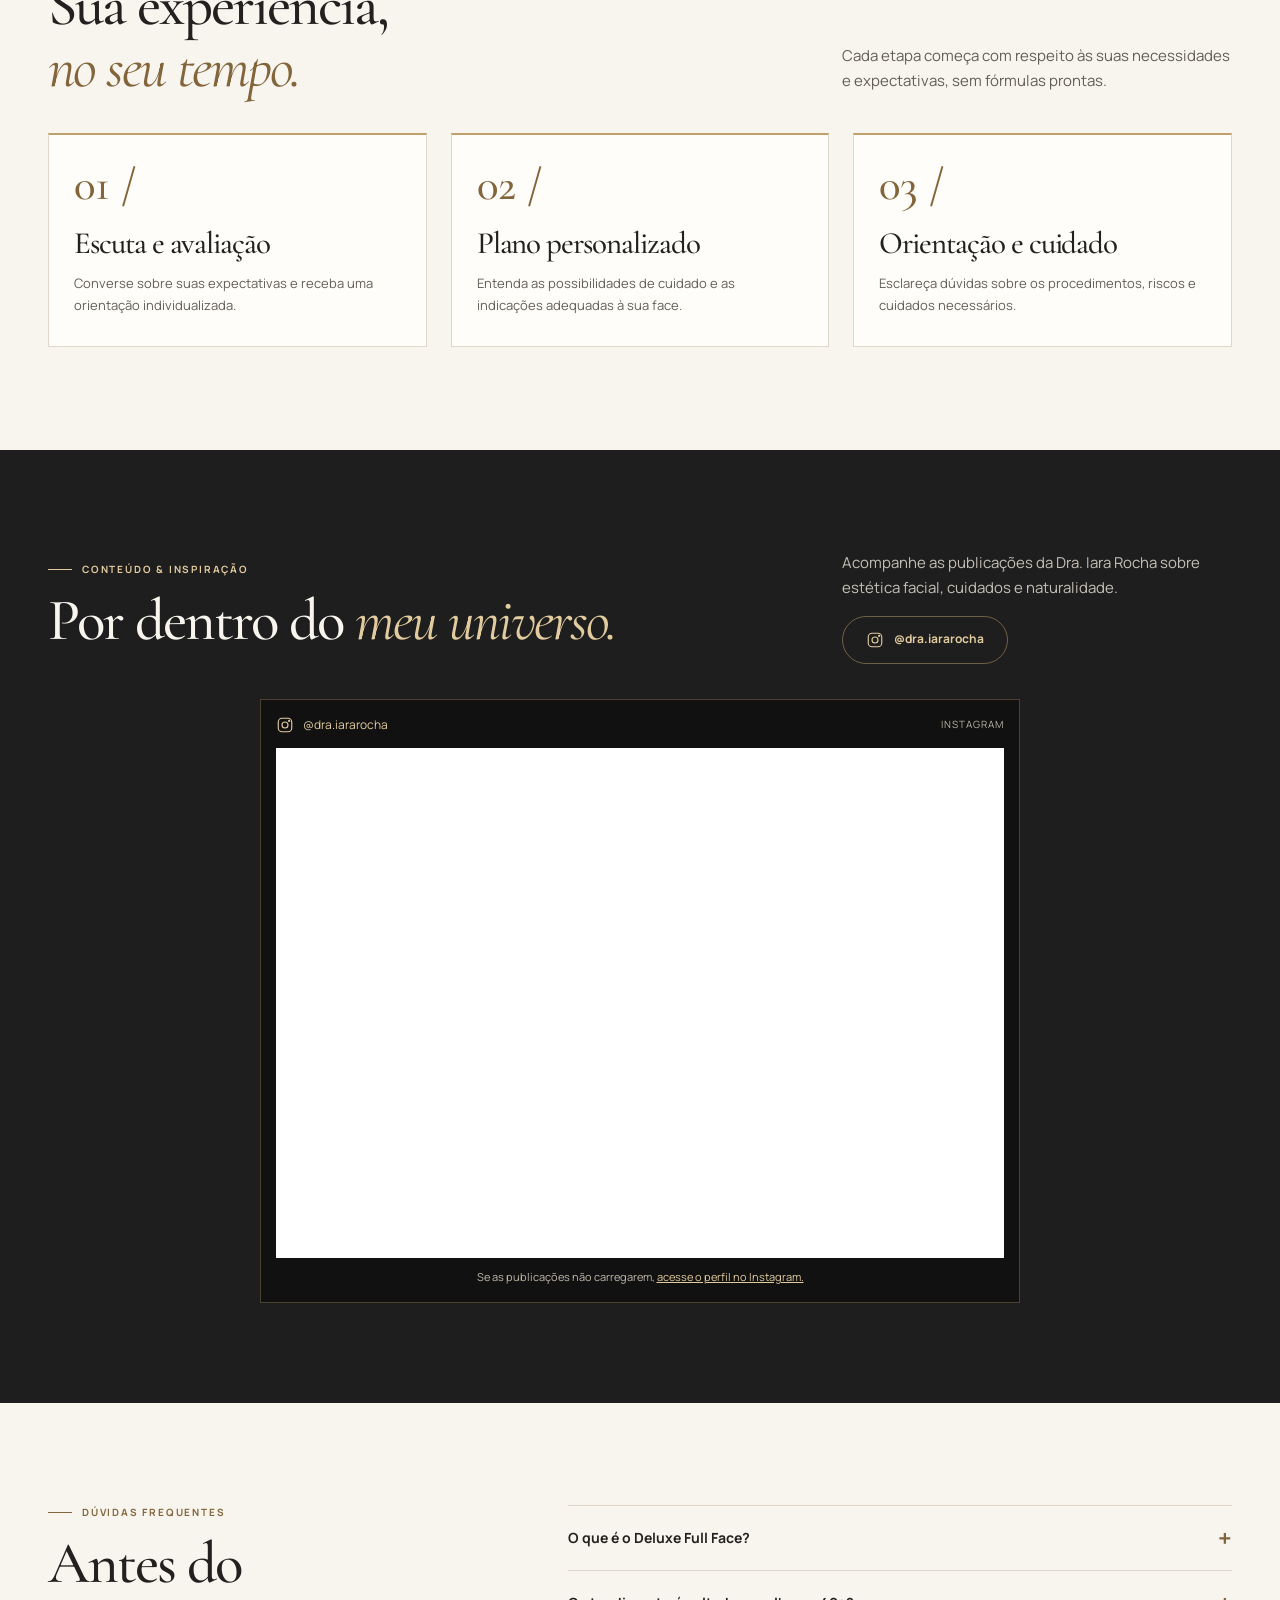
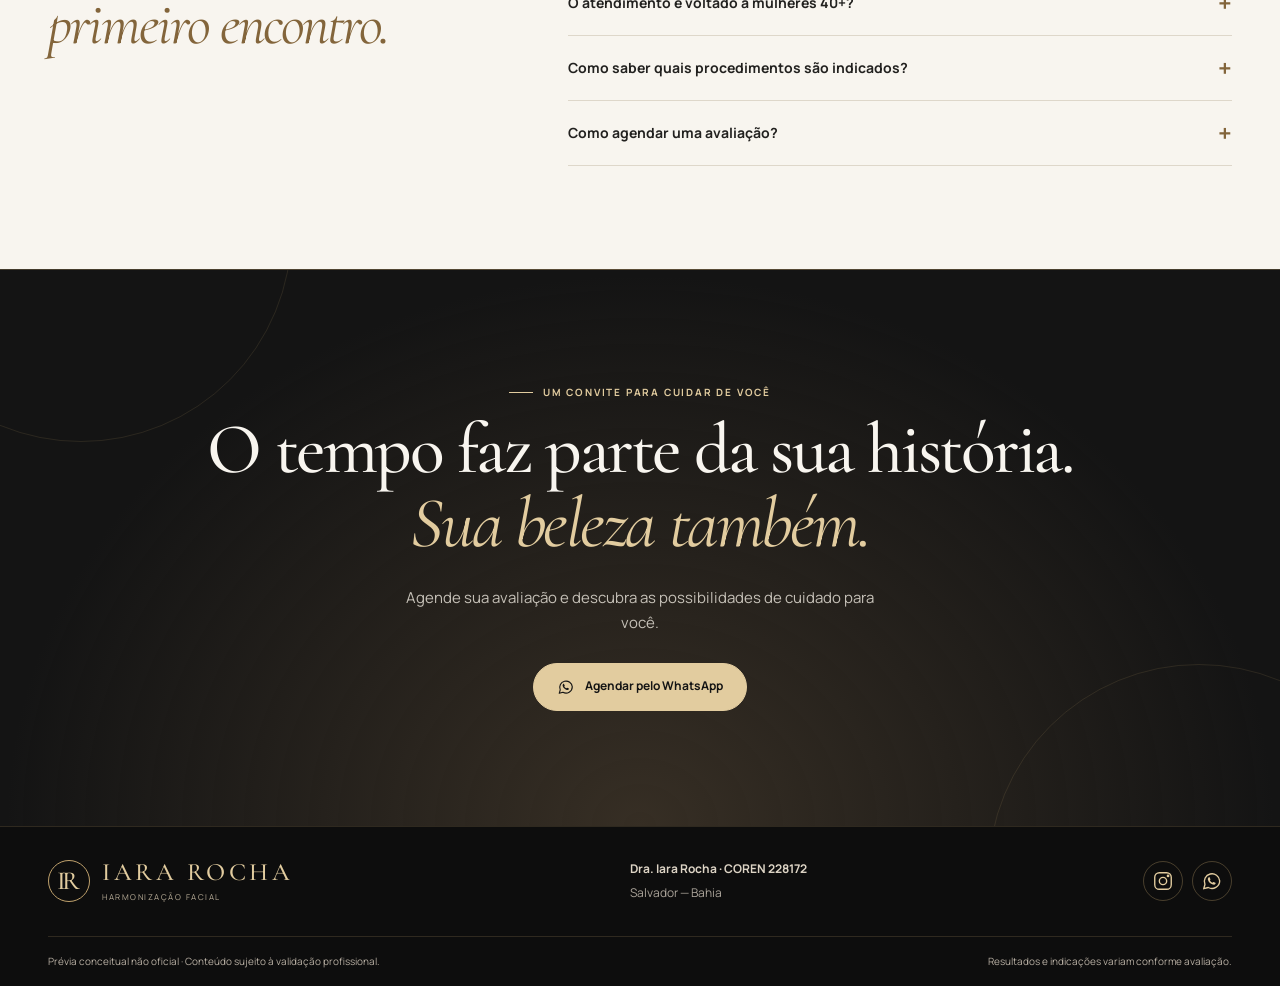
==== commit 13793132: "Rebuild entire landing page in contemporary black and champagne gold" ====
--- a/index.html
+++ b/index.html
@@ -1,15 +1,15 @@
 <!doctype html>
-<html lang="pt-BR"><head><meta charset="utf-8"><meta name="viewport" content="width=device-width, initial-scale=1"><title>Dra. Iara Rocha | Harmonização facial em Salvador</title><meta name="description" content="Harmonização facial com foco em mulheres 40+ em Salvador, Bahia. Conheça o protocolo Deluxe Full Face e agende sua avaliação com a Dra. Iara Rocha."><meta name="robots" content="noindex, nofollow"><meta name="theme-color" content="#f7f3ed"><meta property="og:title" content="Dra. Iara Rocha | Beleza que respeita sua identidade"><meta property="og:description" content="Harmonização facial personalizada para mulheres 40+ em Salvador."><meta property="og:type" content="website"><link rel="icon" type="image/svg+xml" href="assets/mark.svg"><link rel="preconnect" href="https://fonts.googleapis.com"><link rel="preconnect" href="https://fonts.gstatic.com" crossorigin><link href="https://fonts.googleapis.com/css2?family=Cormorant+Garamond:ital,wght@0,400;0,500;0,600;1,400;1,500&family=Manrope:wght@400;500;600;700&display=swap" rel="stylesheet"><link rel="stylesheet" href="styles.css?v=3"><script src="script.js?v=2" defer></script></head>
+<html lang="pt-BR"><head><meta charset="utf-8"><meta name="viewport" content="width=device-width, initial-scale=1"><title>Dra. Iara Rocha | Harmonização facial em Salvador</title><meta name="description" content="Harmonização facial com foco em mulheres 40+ em Salvador, Bahia. Conheça o protocolo Deluxe Full Face e agende sua avaliação com a Dra. Iara Rocha."><meta name="robots" content="noindex, nofollow"><meta name="theme-color" content="#141414"><meta property="og:title" content="Dra. Iara Rocha | Beleza que respeita sua identidade"><meta property="og:description" content="Harmonização facial personalizada para mulheres 40+ em Salvador."><meta property="og:type" content="website"><link rel="icon" type="image/svg+xml" href="assets/mark.svg"><link rel="preconnect" href="https://fonts.googleapis.com"><link rel="preconnect" href="https://fonts.gstatic.com" crossorigin><link href="https://fonts.googleapis.com/css2?family=Cormorant+Garamond:ital,wght@0,400;0,500;0,600;1,400;1,500&family=Manrope:wght@400;500;600;700&display=swap" rel="stylesheet"><link rel="stylesheet" href="styles.css?v=4"><script src="script.js?v=4" defer></script></head>
 <body><svg xmlns="http://www.w3.org/2000/svg" style="position:absolute;width:0;height:0;overflow:hidden" aria-hidden="true"><symbol id="ig" viewBox="0 0 24 24"><rect x="3" y="3" width="18" height="18" rx="5"/><circle cx="12" cy="12" r="4"/><path d="M17.5 6.5h.01" stroke-width="3"/></symbol><symbol id="wa" viewBox="0 0 24 24"><path d="M20.4 11.8a8.4 8.4 0 0 1-12.5 7.3L3 20.4l1.3-4.6a8.4 8.4 0 1 1 16.1-4Z"/><path d="M8.3 8.1c.3-.5.8-.4 1-.1l1 2c.1.3-.2.7-.6 1.1.6 1.3 1.4 2.1 2.8 2.7.4-.5.8-.9 1.1-.8l2.1 1c.4.2.4.7.1 1.1-.6.9-1.6 1.2-2.8.8-2.7-.9-5-3-5.5-5.6-.2-.9.2-1.6.8-2.2Z" fill="currentColor" stroke="none"/></symbol><symbol id="pin" viewBox="0 0 24 24"><path d="M20 10c0 6-8 11-8 11S4 16 4 10a8 8 0 1 1 16 0Z"/><circle cx="12" cy="10" r="2.5"/></symbol><symbol id="spark" viewBox="0 0 24 24"><path d="M12 2c0 6 4 10 10 10-6 0-10 4-10 10 0-6-4-10-10-10 6 0 10-4 10-10Z"/></symbol><symbol id="shield" viewBox="0 0 24 24"><path d="M12 2 21 6v6c0 5-5 8-9 10-4-2-9-5-9-10V6l9-4Z"/><path d="m8 12 3 3 5-6"/></symbol><symbol id="heart" viewBox="0 0 24 24"><path d="M12 21 4 13a5.5 5.5 0 0 1 8-7.5A5.5 5.5 0 0 1 20 13Z"/></symbol><symbol id="face" viewBox="0 0 24 24"><path d="M7 3C3 7 3 15 8 20c2 2 6 2 8 0 5-5 5-13 1-17M7 10h3m4 0h3m-6 1-1 4h3m-3 3c1 .5 3 .5 4 0"/></symbol></svg>
 <div class="topline"><span><svg><use href="#pin"/></svg> Salvador · Bahia</span><span>Harmonização facial <i></i> Mulheres 40+</span></div>
 <header class="header"><div class="shell nav"><a href="#inicio" class="logo" aria-label="Dra. Iara Rocha, início"><span class="logo-mark">IR</span><span><strong>IARA ROCHA</strong><small>HARMONIZAÇÃO FACIAL</small></span></a><button class="menu" type="button" aria-expanded="false" aria-label="Abrir menu" aria-controls="navlinks"><span></span><span></span></button><nav id="navlinks"><a href="#protocolo">Protocolo</a><a href="#resultados">Resultados</a><a href="#sobre">A especialista</a><a href="#instagram">Instagram</a></nav><a class="btn btn-small" href="https://wa.me/5571999190750?text=Ol%C3%A1%2C%20gostaria%20de%20agendar%20uma%20avalia%C3%A7%C3%A3o." target="_blank" rel="noopener"><svg><use href="#wa"/></svg> Agendar avaliação</a></div></header>
-<main id="inicio"><section class="hero hero-editorial" aria-labelledby="hero-title"><div class="editorial-grid"><div class="hero-copy"><div class="eyebrow"><span></span> HARMONIZAÇÃO FACIAL · MULHERES 40+</div><h1 id="hero-title">Traços mais descansados.<em>Sem perder sua identidade.</em></h1><p class="hero-description">Cuidado personalizado para realçar sua beleza natural e respeitar a essência de quem você é.</p><div class="actions"><a class="btn" href="https://wa.me/5571999190750?text=Ol%C3%A1%2C%20gostaria%20de%20agendar%20uma%20avalia%C3%A7%C3%A3o." target="_blank" rel="noopener"><svg><use href="#wa"/></svg> Agendar minha avaliação</a><a class="btn outline" href="#protocolo">Conhecer o protocolo</a></div><div class="hero-caption"><strong>Dra. Iara Rocha</strong><span class="dot"></span><span>COREN 228172</span><span class="dot"></span><span>Salvador, BA</span></div></div><figure class="editorial-portrait"><div class="portrait-image"><img src="assets/draiara.png" alt="Retrato profissional da Dra. Iara Rocha" width="640" height="640" fetchpriority="high" decoding="async"></div></figure></div></section>
+<main id="inicio"><section class="hero" aria-labelledby="hero-title"><div class="shell hero-grid"><div class="hero-copy"><div class="eyebrow"><span></span> HARMONIZAÇÃO FACIAL · MULHERES 40+</div><h1 id="hero-title">Traços mais descansados.<em>Sem perder sua identidade.</em></h1><p class="hero-description">Estética facial personalizada para valorizar sua beleza natural e respeitar a essência de quem você é.</p><div class="actions"><a class="btn" href="https://wa.me/5571999190750?text=Ol%C3%A1%2C%20gostaria%20de%20agendar%20uma%20avalia%C3%A7%C3%A3o." target="_blank" rel="noopener"><svg><use href="#wa"/></svg> Agendar minha avaliação</a><a class="btn outline" href="#protocolo">Conhecer o protocolo</a></div><div class="hero-caption"><span class="hero-signature">Dra. Iara Rocha</span><span>COREN 228172 · Salvador, BA</span></div></div><figure class="hero-portrait"><div class="portrait-image"><img src="assets/draiara.png" alt="Retrato profissional da Dra. Iara Rocha" width="640" height="640" fetchpriority="high" decoding="async"></div><figcaption><span>ESTÉTICA COM IDENTIDADE</span><span>01 — IARA ROCHA</span></figcaption></figure></div></section>
 <section class="values"><div class="shell values-grid"><div><svg><use href="#face"/></svg><span><b>Especialidade 40+</b><small>Cuidado em cada fase</small></span></div><div><svg><use href="#spark"/></svg><span><b>Naturalidade</b><small>Respeito aos seus traços</small></span></div><div><svg><use href="#heart"/></svg><span><b>Plano individual</b><small>Escuta e personalização</small></span></div><div><svg><use href="#shield"/></svg><span><b>Ética e responsabilidade</b><small>COREN 228172</small></span></div></div></section>
-<section id="protocolo" class="section shell"><div class="section-head reveal"><div><div class="eyebrow"><span></span> PROTOCOLO EXCLUSIVO</div><h2>Deluxe <em>Full Face.</em></h2></div><p>Uma visão integrada da face, com atenção aos detalhes que fazem você se reconhecer no espelho.</p></div><div class="protocol-grid"><article class="tile reveal"><div class="tile-img"><img loading="lazy" src="https://images.pexels.com/photos/6619491/pexels-photo-6619491.jpeg?auto=compress&cs=tinysrgb&w=850" alt="Imagem ilustrativa de cuidado facial" onerror="this.onerror=null;this.src='assets/portrait.svg'"><span>01</span></div><div class="tile-copy"><h3>Harmonia facial</h3><p>Um olhar para o conjunto, valorizando as proporções e as características únicas do seu rosto.</p></div></article><article class="tile reveal"><div class="tile-img"><img loading="lazy" src="https://images.pexels.com/photos/7446693/pexels-photo-7446693.jpeg?auto=compress&cs=tinysrgb&w=850" alt="Imagem ilustrativa de atendimento estético" onerror="this.onerror=null;this.src='assets/portrait.svg'"><span>02</span></div><div class="tile-copy"><h3>Rejuvenescimento</h3><p>Um planejamento orientado à suavidade dos traços e ao cuidado com as mudanças do tempo.</p></div></article><article class="tile reveal"><div class="tile-img"><img loading="lazy" src="https://images.pexels.com/photos/6724479/pexels-photo-6724479.jpeg?auto=compress&cs=tinysrgb&w=850" alt="Imagem ilustrativa de autocuidado" onerror="this.onerror=null;this.src='assets/portrait.svg'"><span>03</span></div><div class="tile-copy"><h3>Identidade preservada</h3><p>Escolhas que respeitam sua expressão e individualidade, sem buscar um padrão de beleza único.</p></div></article></div><div class="protocol-foot"><span>As imagens são ilustrativas. O plano e a indicação de procedimentos dependem de avaliação individual.</span><a class="text-link" href="https://wa.me/5571999190750?text=Ol%C3%A1%2C%20gostaria%20de%20conhecer%20o%20Deluxe%20Full%20Face." target="_blank" rel="noopener">Quero conhecer o Deluxe Full Face <span>↗</span></a></div></section>
-<section id="resultados" class="results"><div class="shell results-grid"><div class="results-copy reveal"><div class="eyebrow"><span></span> CUIDADO INDIVIDUALIZADO</div><h2>Antes <em>&amp; depois.</em></h2><p>O cuidado começa pela compreensão de cada rosto. Conheça a proposta de valorização dos traços naturais, respeitando sua identidade.</p><a class="btn" href="https://wa.me/5571999190750" target="_blank" rel="noopener"><svg><use href="#wa"/></svg> Agendar avaliação</a></div><div class="case-carousel reveal" aria-label="Galeria de antes e depois" aria-roledescription="carrossel"><div class="case-stage" id="case-stage"><div class="case-pair"><figure class="case-placeholder"><span>01</span><figcaption>Antes</figcaption></figure><figure class="case-placeholder"><span>02</span><figcaption>Depois</figcaption></figure></div><p class="case-caption">Espaço reservado para fotografias autorizadas de casos reais.</p></div><div class="case-controls" id="case-controls" hidden><button type="button" id="case-prev" aria-label="Caso anterior">‹</button><span id="case-counter" aria-live="off"></span><button type="button" id="case-next" aria-label="Próximo caso">›</button><button type="button" id="case-pause" aria-label="Pausar carrossel">Ⅱ</button></div><small class="case-disclaimer">Cada caso é individual. Imagens de resultados, quando disponibilizadas, não representam garantia de resultado.</small></div></div></section><section id="sobre" class="about"><div class="shell about-grid"><div class="about-art reveal"><div class="art-arch"><span>IR</span><svg viewBox="0 0 300 300" aria-hidden="true"><path d="M180 35C121 14 70 60 76 119c3 35 23 55 30 92 3 17-6 37-31 52M180 35c27 15 39 38 35 69-2 19 9 32 22 44 5 5 4 9-4 12l-13 4c5 9 3 14-5 16 5 9-1 16-7 19-3 24-29 29-56 20-9 18-3 38 15 47M118 82c16-13 34-13 52-4m-27 47c9-7 19-8 29-2m-17 47c12 1 23-2 30-7"/></svg><small>ESTÉTICA COM IDENTIDADE</small></div><div class="art-tag">A beleza está<br><em>em ser você.</em></div></div><div class="about-copy reveal"><div class="eyebrow"><span></span> A ESPECIALISTA</div><h2>Dra. Iara Rocha</h2><p class="lead">Um cuidado que vai além da estética.</p><p>Com atuação em harmonização facial e foco em mulheres acima dos 40 anos, a Dra. Iara Rocha propõe um atendimento que combina técnica, precisão e respeito à individualidade.</p><p>Seu protocolo Deluxe Full Face é pensado para valorizar a beleza natural de cada mulher. O objetivo é cuidar dos traços sem apagar aquilo que torna cada rosto único.</p><div class="credential"><svg><use href="#shield"/></svg><div><b>COREN 228172</b><small>Atendimento em Salvador, Bahia</small></div></div><a class="btn outline" href="https://www.instagram.com/dra.iararocha/" target="_blank" rel="noopener"><svg><use href="#ig"/></svg> Conheça a Dra. Iara</a></div></div></section>
-<section id="experiencia" class="section shell"><div class="section-head reveal"><div><div class="eyebrow"><span></span> DO PRIMEIRO CONTATO AO CUIDADO</div><h2>Sua experiência,<br><em>no seu tempo.</em></h2></div><p>Cada etapa começa com respeito às suas necessidades e expectativas, sem fórmulas prontas.</p></div><div class="steps"><article class="reveal"><span>01 /</span><h3>Escuta e avaliação</h3><p>Converse sobre suas expectativas e receba uma orientação individualizada.</p></article><article class="reveal"><span>02 /</span><h3>Plano personalizado</h3><p>Entenda as possibilidades de cuidado e as indicações adequadas à sua face.</p></article><article class="reveal"><span>03 /</span><h3>Orientação e cuidado</h3><p>Esclareça dúvidas sobre os procedimentos, riscos e cuidados necessários.</p></article></div></section>
-<section id="instagram" class="social"><div class="shell social-grid"><div class="reveal"><div class="eyebrow"><span></span> CONTEÚDO & INSPIRAÇÃO</div><h2>Por dentro do<br><em>meu universo.</em></h2><p>Acompanhe as publicações da Dra. Iara Rocha sobre estética facial, cuidados e naturalidade.</p><a class="btn outline" href="https://www.instagram.com/dra.iararocha/" target="_blank" rel="noopener"><svg><use href="#ig"/></svg> @dra.iararocha</a></div><div class="social-frame reveal"><iframe id="instagram-feed" title="Publicações e perfil da Dra. Iara Rocha no Instagram" src="https://www.instagram.com/dra.iararocha/embed/" loading="lazy" referrerpolicy="strict-origin-when-cross-origin" allowfullscreen></iframe><p class="embed-fallback">Se as publicações não carregarem, <a href="https://www.instagram.com/dra.iararocha/" target="_blank" rel="noopener">acesse o perfil no Instagram.</a></p></div></div></section>
-<section class="section shell faq" id="duvidas"><div class="reveal"><div class="eyebrow"><span></span> DÚVIDAS FREQUENTES</div><h2>Antes do<br><em>primeiro encontro.</em></h2></div><div class="faq-items reveal"><details><summary>O que é o Deluxe Full Face?<span>+</span></summary><p>É o protocolo exclusivo de harmonização facial apresentado pela Dra. Iara Rocha, com abordagem individualizada e foco na naturalidade.</p></details><details><summary>O atendimento é voltado a mulheres 40+?<span>+</span></summary><p>Sim, esse é o foco informado pela profissional. A avaliação permite conversar sobre as necessidades individuais e a indicação de cada cuidado.</p></details><details><summary>Como saber quais procedimentos são indicados?<span>+</span></summary><p>A indicação depende de avaliação profissional, considerando sua anatomia, histórico de saúde, expectativas e possíveis contraindicações.</p></details><details><summary>Como agendar uma avaliação?<span>+</span></summary><p>Entre em contato pelo WhatsApp para consultar disponibilidade, valores e informações de atendimento em Salvador.</p></details></div></section>
+<section id="protocolo" class="section protocol"><div class="shell"><div class="section-head reveal"><div><div class="eyebrow"><span></span> PROTOCOLO EXCLUSIVO</div><h2>Deluxe <em>Full Face.</em></h2></div><p>Uma visão integrada da face, com atenção aos detalhes que fazem você se reconhecer no espelho.</p></div><div class="protocol-grid"><article class="tile reveal"><div class="tile-img"><img loading="lazy" src="https://images.pexels.com/photos/6619491/pexels-photo-6619491.jpeg?auto=compress&cs=tinysrgb&w=850" alt="Imagem ilustrativa de cuidado facial" onerror="this.onerror=null;this.src='assets/portrait.svg'"><span>01</span></div><div class="tile-copy"><h3>Harmonia facial</h3><p>Um olhar para o conjunto, valorizando as proporções e as características únicas do seu rosto.</p></div></article><article class="tile reveal"><div class="tile-img"><img loading="lazy" src="https://images.pexels.com/photos/7446693/pexels-photo-7446693.jpeg?auto=compress&cs=tinysrgb&w=850" alt="Imagem ilustrativa de atendimento estético" onerror="this.onerror=null;this.src='assets/portrait.svg'"><span>02</span></div><div class="tile-copy"><h3>Rejuvenescimento</h3><p>Um planejamento orientado à suavidade dos traços e ao cuidado com as mudanças do tempo.</p></div></article><article class="tile reveal"><div class="tile-img"><img loading="lazy" src="https://images.pexels.com/photos/6724479/pexels-photo-6724479.jpeg?auto=compress&cs=tinysrgb&w=850" alt="Imagem ilustrativa de autocuidado" onerror="this.onerror=null;this.src='assets/portrait.svg'"><span>03</span></div><div class="tile-copy"><h3>Identidade preservada</h3><p>Escolhas que respeitam sua expressão e individualidade, sem buscar um padrão de beleza único.</p></div></article></div><div class="protocol-foot"><span>As imagens são ilustrativas. O plano e a indicação de procedimentos dependem de avaliação individual.</span><a class="text-link" href="https://wa.me/5571999190750?text=Ol%C3%A1%2C%20gostaria%20de%20conhecer%20o%20Deluxe%20Full%20Face." target="_blank" rel="noopener">Quero conhecer o Deluxe Full Face <span>↗</span></a></div></div></section>
+<section id="resultados" class="results"><div class="shell results-grid"><div class="results-copy reveal"><div class="eyebrow"><span></span> RESULTADOS & NATURALIDADE</div><h2>Antes <em>&amp; depois.</em></h2><p>O cuidado começa pela compreensão de cada rosto. Conheça a proposta de valorização dos traços naturais, respeitando sua identidade.</p><a class="btn" href="https://wa.me/5571999190750" target="_blank" rel="noopener"><svg><use href="#wa"/></svg> Agendar avaliação</a></div><div class="case-carousel reveal" aria-label="Galeria de antes e depois" aria-roledescription="carrossel"><div class="case-stage" id="case-stage"><div class="case-pair"><figure class="case-placeholder"><span>01</span><figcaption>Antes</figcaption></figure><figure class="case-placeholder"><span>02</span><figcaption>Depois</figcaption></figure></div><p class="case-caption">Espaço reservado para fotografias autorizadas de casos reais.</p></div><div class="case-controls" id="case-controls" hidden><button type="button" id="case-prev" aria-label="Caso anterior">‹</button><span id="case-counter" aria-live="off"></span><button type="button" id="case-next" aria-label="Próximo caso">›</button><button type="button" id="case-pause" aria-label="Pausar carrossel">Ⅱ</button></div><small class="case-disclaimer">Cada caso é individual. Imagens de resultados, quando disponibilizadas, não representam garantia de resultado.</small></div></div></section><section id="sobre" class="about"><div class="shell about-grid"><div class="about-art reveal"><div class="about-monogram" aria-hidden="true">IR</div><div class="about-quote"><span class="eyebrow">A ESSÊNCIA DO CUIDADO</span><span class="quote-mark" aria-hidden="true">“</span><p>A beleza está em <em>ser você.</em></p><span class="quote-line"></span></div></div><div class="about-copy reveal"><div class="eyebrow"><span></span> A ESPECIALISTA</div><h2>Dra. Iara Rocha</h2><p class="lead">Um cuidado que vai além da estética.</p><p>Com atuação em harmonização facial e foco em mulheres acima dos 40 anos, a Dra. Iara Rocha propõe um atendimento que combina técnica, precisão e respeito à individualidade.</p><p>Seu protocolo Deluxe Full Face é pensado para valorizar a beleza natural de cada mulher. O objetivo é cuidar dos traços sem apagar aquilo que torna cada rosto único.</p><div class="credential"><svg><use href="#shield"/></svg><div><b>COREN 228172</b><small>Atendimento em Salvador, Bahia</small></div></div><a class="btn outline" href="https://www.instagram.com/dra.iararocha/" target="_blank" rel="noopener"><svg><use href="#ig"/></svg> Conheça a Dra. Iara</a></div></div></section>
+<section id="experiencia" class="section experience"><div class="shell"><div class="section-head reveal"><div><div class="eyebrow"><span></span> DO PRIMEIRO CONTATO AO CUIDADO</div><h2>Sua experiência,<br><em>no seu tempo.</em></h2></div><p>Cada etapa começa com respeito às suas necessidades e expectativas, sem fórmulas prontas.</p></div><div class="steps"><article class="reveal"><span>01 /</span><h3>Escuta e avaliação</h3><p>Converse sobre suas expectativas e receba uma orientação individualizada.</p></article><article class="reveal"><span>02 /</span><h3>Plano personalizado</h3><p>Entenda as possibilidades de cuidado e as indicações adequadas à sua face.</p></article><article class="reveal"><span>03 /</span><h3>Orientação e cuidado</h3><p>Esclareça dúvidas sobre os procedimentos, riscos e cuidados necessários.</p></article></div></div></section>
+<section id="instagram" class="social"><div class="shell"><div class="section-head reveal"><div><div class="eyebrow"><span></span> CONTEÚDO & INSPIRAÇÃO</div><h2>Por dentro do <em>meu universo.</em></h2></div><div class="social-intro"><p>Acompanhe as publicações da Dra. Iara Rocha sobre estética facial, cuidados e naturalidade.</p><a class="btn outline" href="https://www.instagram.com/dra.iararocha/" target="_blank" rel="noopener"><svg><use href="#ig"/></svg> @dra.iararocha</a></div></div><div class="social-frame reveal"><div class="social-bar"><span><svg><use href="#ig"/></svg> @dra.iararocha</span><span>Instagram</span></div><iframe id="instagram-feed" title="Publicações e perfil da Dra. Iara Rocha no Instagram" src="https://www.instagram.com/dra.iararocha/embed/" loading="lazy" referrerpolicy="strict-origin-when-cross-origin" allowfullscreen></iframe><p class="embed-fallback">Se as publicações não carregarem, <a href="https://www.instagram.com/dra.iararocha/" target="_blank" rel="noopener">acesse o perfil no Instagram.</a></p></div></div></section>
+<section class="section faq-section" id="duvidas"><div class="shell faq"><div class="reveal"><div class="eyebrow"><span></span> DÚVIDAS FREQUENTES</div><h2>Antes do<br><em>primeiro encontro.</em></h2></div><div class="faq-items reveal"><details><summary>O que é o Deluxe Full Face?<span>+</span></summary><p>É o protocolo exclusivo de harmonização facial apresentado pela Dra. Iara Rocha, com abordagem individualizada e foco na naturalidade.</p></details><details><summary>O atendimento é voltado a mulheres 40+?<span>+</span></summary><p>Sim, esse é o foco informado pela profissional. A avaliação permite conversar sobre as necessidades individuais e a indicação de cada cuidado.</p></details><details><summary>Como saber quais procedimentos são indicados?<span>+</span></summary><p>A indicação depende de avaliação profissional, considerando sua anatomia, histórico de saúde, expectativas e possíveis contraindicações.</p></details><details><summary>Como agendar uma avaliação?<span>+</span></summary><p>Entre em contato pelo WhatsApp para consultar disponibilidade, valores e informações de atendimento em Salvador.</p></details></div></div></section>
 <section class="closing"><div class="shell reveal"><div class="eyebrow"><span></span> UM CONVITE PARA CUIDAR DE VOCÊ</div><h2>O tempo faz parte da sua história.<br><em>Sua beleza também.</em></h2><p>Agende sua avaliação e descubra as possibilidades de cuidado para você.</p><a class="btn light" href="https://wa.me/5571999190750?text=Ol%C3%A1%2C%20gostaria%20de%20agendar%20uma%20avalia%C3%A7%C3%A3o." target="_blank" rel="noopener"><svg><use href="#wa"/></svg> Agendar pelo WhatsApp</a></div></section></main>
 <footer><div class="shell footer-main"><a class="logo" href="#inicio"><span class="logo-mark">IR</span><span><strong>IARA ROCHA</strong><small>HARMONIZAÇÃO FACIAL</small></span></a><div><strong>Dra. Iara Rocha · COREN 228172</strong><p>Salvador — Bahia</p></div><div class="social-icons"><a href="https://www.instagram.com/dra.iararocha/" target="_blank" rel="noopener" aria-label="Instagram"><svg><use href="#ig"/></svg></a><a href="https://wa.me/5571999190750" target="_blank" rel="noopener" aria-label="WhatsApp"><svg><use href="#wa"/></svg></a></div></div><div class="shell footer-bottom"><span>Prévia conceitual não oficial · Conteúdo sujeito à validação profissional.</span><span>Resultados e indicações variam conforme avaliação.</span></div></footer>
 <a class="floating" href="https://wa.me/5571999190750?text=Ol%C3%A1%2C%20gostaria%20de%20agendar%20uma%20avalia%C3%A7%C3%A3o." target="_blank" rel="noopener" aria-label="Agendar pelo WhatsApp"><svg><use href="#wa"/></svg></a></body></html>
--- a/styles.css
+++ b/styles.css
@@ -1,68 +1,28 @@
-:root{--paper:#f9f6f0;--cream:#f0e9de;--ink:#24221f;--muted:#6c655d;--gold:#987449;--dark:#493d31;--line:#ded5c6;--serif:'Cormorant Garamond',Georgia,serif;--sans:'Manrope',Arial,sans-serif}*{box-sizing:border-box}html{scroll-behavior:smooth;scroll-padding-top:90px}body{margin:0;background:var(--paper);font-family:var(--sans);font-size:15px;line-height:1.7;color:var(--ink)}a{color:inherit;text-decoration:none}button{font:inherit}img{display:block;width:100%;height:100%;object-fit:cover}svg{width:22px;height:22px;fill:none;stroke:currentColor;stroke-width:1.5;stroke-linecap:round;stroke-linejoin:round;flex:none}.shell{width:min(1180px,calc(100% - 96px));margin-inline:auto}.topline{background:#302921;color:#ede5d8;display:flex;align-items:center;justify-content:center;gap:24px;font-size:10px;letter-spacing:.14em;text-transform:uppercase;padding:8px 20px}.topline span{display:flex;align-items:center;gap:7px}.topline svg{width:12px;height:12px}.topline i,.dot{display:inline-block;width:4px;height:4px;background:var(--gold);border-radius:50%}.header{position:sticky;top:0;z-index:20;background:rgba(249,246,240,.96);backdrop-filter:blur(12px);border-bottom:1px solid var(--line)}.nav{display:flex;align-items:center;justify-content:space-between;gap:28px;min-height:78px}.logo{display:inline-flex;align-items:center;gap:11px;flex-shrink:0}.logo-mark{display:grid;place-items:center;width:42px;height:42px;border:1px solid var(--gold);border-radius:50%;font-family:var(--serif);font-size:25px;letter-spacing:-.12em;color:var(--gold);padding-right:3px}.logo strong,.logo small{display:block;line-height:1.2}.logo strong{font:600 24px/1 var(--serif);letter-spacing:.15em}.logo small{font-size:8px;letter-spacing:.2em;margin-top:5px;color:var(--muted)}nav{display:flex;gap:25px;align-items:center;font-size:12px;font-weight:600}nav a:hover,.text-link:hover{color:var(--gold)}.btn{display:inline-flex;align-items:center;justify-content:center;gap:10px;background:var(--dark);color:white;border:1px solid var(--dark);padding:15px 23px;border-radius:100px;font-size:12px;font-weight:700;line-height:1.3;transition:background .25s,transform .25s,border .25s;white-space:normal}.btn svg{width:18px;height:18px}.btn:hover{background:var(--gold);border-color:var(--gold);transform:translateY(-2px)}.btn-small{padding:11px 17px;white-space:nowrap}.outline{background:transparent;color:var(--dark);border-color:#a99881}.outline:hover{color:white}.menu{display:none;background:none;border:0;padding:10px;cursor:pointer}.hero{position:relative;isolation:isolate;min-height:595px;background:#e9dfd2;overflow:hidden;display:flex;align-items:center}.hero-photo{position:absolute;inset:0 0 0 46%;z-index:-2;background:#ad8a71}.hero-photo img{object-position:50% 38%}.hero:after{content:'';position:absolute;inset:0;z-index:-1;background:linear-gradient(90deg,#f4efe6 0%,#f4efe6 36%,rgba(244,239,230,.96) 43%,rgba(244,239,230,.35) 57%,transparent 72%);pointer-events:none}.hero-inner{padding-block:85px}.hero-copy{max-width:620px;width:56%}.eyebrow{display:flex;align-items:center;gap:11px;font-size:10px;letter-spacing:.19em;font-weight:700;color:#80603e;text-transform:uppercase;line-height:1.5}.eyebrow>span{width:24px;height:1px;background:currentColor}.hero h1,h2,h3{font-family:var(--serif);font-weight:500;line-height:1.02;margin:0;letter-spacing:-.035em}.hero h1{font-size:clamp(55px,5.6vw,86px);margin:22px 0 24px}.hero h1 em,h2 em{font-weight:400;color:#91704c}.hero p{max-width:430px;color:#554d43;font-size:15px;margin:0 0 28px}.actions{display:flex;flex-wrap:wrap;gap:12px}.hero-caption{display:flex;align-items:center;gap:9px;font-size:11px;color:#695f52;margin-top:32px}.hero-caption .line{width:25px;height:1px;background:#a78b65}.hero-index{position:absolute;bottom:27px;right:36px;color:#fff;text-shadow:0 1px 5px #000;font-size:10px;letter-spacing:.19em}.photo-note{position:absolute;right:35px;top:20px;background:#2b211b99;color:white;padding:4px 9px;border-radius:100px;font-size:9px}.values{border-bottom:1px solid var(--line);background:#fffdf8}.values-grid{display:grid;grid-template-columns:repeat(4,1fr);padding-block:28px;gap:12px}.values-grid>div{display:flex;align-items:center;gap:13px;padding-inline:12px;border-right:1px solid var(--line)}.values-grid>div:first-child{padding-left:0}.values-grid>div:last-child{border:0}.values-grid svg{width:27px;height:27px;color:var(--gold)}.values-grid b,.values-grid small{display:block;line-height:1.5}.values-grid b{font-size:12px;font-weight:700}.values-grid small{font-size:11px;color:var(--muted)}.section{padding-block:92px}.section-head{display:flex;align-items:end;justify-content:space-between;gap:40px;margin-bottom:34px}.section-head p{max-width:365px;margin:0 0 5px;color:var(--muted)}h2{font-size:clamp(43px,4.3vw,66px);margin-top:12px}.protocol-grid{display:grid;grid-template-columns:repeat(3,1fr);gap:22px}.tile{background:#fffdf9;border:1px solid var(--line);overflow:hidden;border-radius:4px;transition:box-shadow .3s,transform .3s}.tile:hover{transform:translateY(-4px);box-shadow:0 15px 30px #3029210e}.tile-img{height:240px;position:relative;overflow:hidden;background:#d6b99c}.tile-img img{transition:transform .7s;object-position:center 40%}.tile:hover img{transform:scale(1.035)}.tile-img>span{position:absolute;top:13px;left:13px;display:grid;place-items:center;background:#fffdf1df;color:#47382b;border-radius:50%;width:37px;height:37px;font-size:11px;font-weight:700}.tile-copy{padding:25px 25px 24px}.tile h3,.steps h3{font-size:32px}.tile p,.steps p{color:var(--muted);font-size:13px;margin:10px 0 0}.protocol-foot{display:flex;align-items:center;justify-content:space-between;gap:20px;margin-top:24px;font-size:11px;color:var(--muted)}.text-link{font-weight:700;color:var(--dark);font-size:12px;white-space:nowrap}.text-link span{margin-left:6px;color:var(--gold)}.about{background:#ede5d8;padding-block:80px}.about-grid{display:grid;grid-template-columns:1fr 1fr;gap:90px;align-items:center}.about-art{position:relative;min-height:450px;display:grid;place-items:center;background:linear-gradient(145deg,#c9ab8b,#a88b70);overflow:hidden;border-radius:4px}.art-arch{position:relative;width:71%;height:90%;min-height:370px;display:flex;flex-direction:column;align-items:center;justify-content:center;border:1px solid #f2e7d6a0;border-radius:48% 48% 2px 2px;color:#f8f0e5}.art-arch>span{font:400 95px/.8 var(--serif);letter-spacing:-.12em;opacity:.22;position:absolute;top:37px;left:25px}.art-arch svg{width:75%;height:265px;stroke-width:1.1}.art-arch small{font-size:9px;letter-spacing:.21em}.art-tag{position:absolute;bottom:24px;right:20px;color:#5b4838;background:#f8f2e8;padding:17px 25px;font:500 25px/1 var(--serif);box-shadow:0 8px 25px #493d311b}.art-tag em{color:var(--gold)}.about-copy p{color:#62584e;max-width:520px}.about-copy .lead{font:500 29px/1.25 var(--serif);color:var(--ink);margin:14px 0 18px}.credential{display:flex;align-items:center;gap:12px;margin:24px 0 27px}.credential svg{width:30px;height:30px;color:var(--gold)}.credential b,.credential small{display:block;line-height:1.5}.credential b{font-size:12px}.credential small{color:var(--muted);font-size:11px}.steps{display:grid;grid-template-columns:repeat(3,1fr);gap:28px}.steps article{padding:22px 0 14px;border-top:1px solid #bba88f}.steps article>span{display:block;color:var(--gold);font-size:12px;letter-spacing:.15em;margin-bottom:22px}.social{background:#f1e9dd;padding-block:70px}.social-grid{display:grid;grid-template-columns:.8fr 1.2fr;gap:60px;align-items:center}.social-grid p{max-width:400px;color:var(--muted);margin:20px 0 26px}.social-frame{background:#fffdf8;border:1px solid var(--line);border-radius:4px;padding:12px}.social-frame iframe{display:block;width:100%;height:315px;border:0;border-radius:2px;background:#fffdf8}.faq{display:grid;grid-template-columns:.8fr 1.2fr;gap:55px}.faq-items details{border-bottom:1px solid var(--line)}.faq-items details:first-child{border-top:1px solid var(--line)}summary{list-style:none;cursor:pointer;padding:20px 0;display:flex;align-items:center;justify-content:space-between;gap:10px;font-weight:700;font-size:14px}summary::-webkit-details-marker{display:none}summary span{color:var(--gold);font-size:22px;line-height:1;transition:transform .2s}details[open] summary span{transform:rotate(45deg)}details p{margin:0 30px 19px 0;font-size:13px;color:var(--muted)}.closing{background:#44382d;color:#f9f4eb;text-align:center;padding-block:80px;position:relative;overflow:hidden}.closing:before,.closing:after{content:'';position:absolute;border:1px solid #c1a78835;width:400px;height:400px;border-radius:50%;pointer-events:none}.closing:before{top:-190px;left:-180px}.closing:after{bottom:-240px;right:-130px}.closing .eyebrow{color:#dbc3a3;justify-content:center}.closing h2{font-size:clamp(43px,5vw,72px)}.closing h2 em{color:#d9bd98}.closing p{color:#e0d4c6;margin:20px 0 26px}.light{background:#f7eddf;color:#493d31;border-color:#f7eddf}.light:hover{color:white}.footer-main{padding-block:30px;display:flex;align-items:center;justify-content:space-between;gap:25px}.footer-main>div:nth-child(2){font-size:12px}.footer-main p{margin:2px 0;color:var(--muted)}.social-icons{display:flex;gap:9px}.social-icons a{width:40px;height:40px;display:grid;place-items:center;border:1px solid var(--line);border-radius:50%;color:var(--dark)}.social-icons a:hover{background:var(--cream)}.footer-bottom{border-top:1px solid var(--line);font-size:10px;color:var(--muted);padding-block:17px;display:flex;justify-content:space-between;gap:15px}.floating{position:fixed;bottom:22px;right:22px;z-index:30;border-radius:50%;width:55px;height:55px;display:grid;place-items:center;color:white;background:#49634f;box-shadow:0 6px 24px #30292140;transition:transform .25s}.floating:hover{transform:translateY(-4px)}.floating svg{width:29px;height:29px}.js .reveal{opacity:0;transform:translateY(18px);transition:opacity .65s,transform .65s}.js .reveal.visible{opacity:1;transform:none}a:focus-visible,button:focus-visible,summary:focus-visible{outline:2px solid var(--gold);outline-offset:4px}@media(max-width:1000px){.shell{width:calc(100% - 56px)}.nav{gap:14px}nav{gap:15px}.nav>.btn{display:none}.hero-copy{width:65%}.about-grid{gap:48px}.values-grid>div{padding-inline:7px}.tile-img{height:190px}}@media(max-width:700px){.shell{width:calc(100% - 36px)}.topline{font-size:8px;gap:12px;letter-spacing:.07em}.nav{min-height:66px}.logo strong{font-size:21px}.logo-mark{width:36px;height:36px;font-size:22px}.menu{display:flex;flex-direction:column;gap:6px}.menu span{width:23px;height:1.5px;background:var(--ink)}nav{display:none;position:absolute;top:100%;left:0;right:0;background:var(--paper);padding:18px 25px;flex-direction:column;align-items:stretch;gap:0;border-bottom:1px solid var(--line);box-shadow:0 8px 18px #30292111}nav.open{display:flex}nav a{padding:13px 0;border-bottom:1px solid var(--line)}.hero{min-height:0;display:flex;flex-direction:column;align-items:stretch}.hero:after{display:none}.hero-inner{padding-block:40px 37px;order:0}.hero-copy{width:100%}.hero h1{font-size:clamp(48px,11vw,66px);margin:17px 0 15px}.hero p{font-size:14px}.hero-photo{position:relative;inset:auto;order:1;height:360px;z-index:0}.hero-photo img{object-position:center 34%}.hero-index{z-index:1;bottom:15px;right:15px}.photo-note{right:15px;top:14px}.actions{gap:9px}.actions .btn{font-size:11px;padding:13px 16px}.hero-caption{margin-top:22px}.values-grid{grid-template-columns:repeat(2,1fr);gap:20px 9px;padding-block:22px}.values-grid>div:nth-child(2){border:0}.values-grid>div:nth-child(3){padding-left:0}.values-grid svg{width:24px;height:24px}.values-grid b{font-size:11px}.values-grid small{font-size:10px}.section{padding-block:58px}.section-head{display:block;margin-bottom:25px}.section-head p{margin:16px 0 0;font-size:14px}.protocol-grid{grid-template-columns:1fr;gap:16px}.tile-img{height:225px}.tile-copy{padding:20px}.protocol-foot{flex-direction:column;align-items:start;gap:14px}.about{padding-block:48px}.about-grid,.social-grid,.faq{grid-template-columns:1fr;gap:30px}.about-art{min-height:350px}.art-arch{min-height:295px}.art-arch svg{height:210px}.steps{grid-template-columns:1fr;gap:12px}.steps article{padding-top:18px}.steps article>span{margin-bottom:12px}.social{padding-block:50px}.social-frame iframe{height:320px}.closing{padding-block:55px}.closing p{font-size:14px}.footer-main{flex-wrap:wrap;gap:20px;align-items:start}.footer-main>div:nth-child(2){order:3;width:100%}.footer-bottom{flex-direction:column;gap:6px;padding-bottom:75px}.floating{right:15px;bottom:15px;width:51px;height:51px}}@media(prefers-reduced-motion:reduce){*,*:before,*:after{scroll-behavior:auto!important;animation:none!important;transition:none!important}.js .reveal{opacity:1;transform:none}}
-
-/* Editorial refinement: portrait-led hero and clinical gallery */
-:root{--paper:#fbf8f2;--cream:#eee6da;--dark:#3e342d;--gold:#92704d;--ink:#25231f;--line:#ded4c5}
-.hero{min-height:clamp(610px,51vw,780px);background:#f5eee4;display:grid;grid-template-columns:46% 54%;align-items:stretch;overflow:visible}
-.hero:after{display:none}
-.hero-inner{grid-column:1;grid-row:1;width:100%;margin:0;padding:clamp(52px,6vw,100px) clamp(28px,4vw,74px) clamp(50px,5vw,90px) max(36px,calc((100vw - 1180px)/2));display:flex;align-items:center}
-.hero-copy{width:100%;max-width:570px;min-width:0}
-.hero h1{font-size:clamp(52px,5.15vw,91px);line-height:.98;letter-spacing:-.048em;margin:25px 0}
-.hero h1 em{color:#886747}
-.hero p{font-size:15px;max-width:380px;line-height:1.8}
-.hero-photo{position:relative;inset:auto;grid-column:2;grid-row:1;z-index:0;min-width:0;min-height:100%;overflow:hidden;background:#888d90}
-.hero-photo img{position:absolute;inset:0;width:100%;height:100%;object-fit:cover;object-position:50% 39%}
-.hero-photo:after{content:'';position:absolute;inset:50% 0 0;background:linear-gradient(transparent,rgba(24,27,29,.52));pointer-events:none}
-.portrait-credit{position:absolute;z-index:1;bottom:34px;left:35px;color:#fff;max-width:calc(100% - 70px);border-left:1px solid #f2e4d1;padding-left:18px;text-shadow:0 1px 12px #20202055}
-.portrait-credit span,.portrait-credit small{display:block;font-size:10px;letter-spacing:.12em;line-height:1.5}
-.portrait-credit strong{display:block;font:500 clamp(30px,3vw,48px)/1.15 var(--serif);letter-spacing:-.02em;margin:5px 0}
-.hero-caption{margin-top:27px}
-.results{background:#e9dfd1;padding:clamp(48px,6vw,88px) 0}
-.results-grid{display:grid;grid-template-columns:.72fr 1.28fr;gap:clamp(25px,5vw,75px);align-items:center}
-.results-copy p{color:var(--muted);max-width:340px;margin:20px 0 25px}
-.case-carousel{min-width:0;background:#fcf9f3;padding:clamp(13px,2.1vw,26px);border:1px solid #d8c9b6;border-radius:6px;box-shadow:0 12px 30px #42332209}
-.case-pair{display:grid;grid-template-columns:1fr 1fr;gap:10px}
-.case-pair figure{margin:0;position:relative;aspect-ratio:4/4.3;overflow:hidden;background:#e5dccf;border-radius:3px;display:grid;place-items:center}
-.case-pair figure img{width:100%;height:100%;object-fit:contain;background:#e5dccf}
-.case-placeholder{background:linear-gradient(145deg,#e8e0d4,#d4c7b6)!important;border:1px solid #d9caba}
-.case-placeholder>span{font:400 clamp(44px,7vw,90px)/1 var(--serif);color:#8b775c55}
-.case-pair figcaption{position:absolute;bottom:12px;left:12px;padding:5px 13px;background:#fcf9f0e8;border-radius:100px;color:var(--dark);font-size:10px;font-weight:700;letter-spacing:.09em;text-transform:uppercase}
-.case-caption{font-size:12px;color:var(--muted);margin:13px 0 7px}
-.case-disclaimer{font-size:10px;color:var(--muted);display:block;line-height:1.5;margin-top:12px}
-.case-controls{display:flex;align-items:center;justify-content:center;gap:12px;margin-top:14px}
-.case-controls[hidden]{display:none}
-.case-controls button{width:38px;height:38px;border:1px solid #cdbda8;background:transparent;color:var(--dark);border-radius:50%;cursor:pointer;font-size:21px;line-height:1}
-.case-controls button:hover{background:var(--dark);color:#fff}
-.case-controls span{font-size:11px;color:var(--muted);min-width:50px;text-align:center}
-.social{background:#f5eee4}
-.social-grid{grid-template-columns:.65fr 1.35fr;gap:clamp(24px,5vw,70px)}
-.social-frame{min-width:0;padding:10px;box-shadow:0 12px 30px #42332208}
-.social-frame iframe{height:490px;max-width:100%;background:#fff}
-.social-grid .embed-fallback{font-size:11px;margin:9px 8px 2px;max-width:none;text-align:center}
-.embed-fallback a{text-decoration:underline}
-@media(max-width:1050px) and (min-width:701px){.hero{grid-template-columns:48% 52%;min-height:625px}.hero-inner{padding-left:28px;padding-right:24px}.hero h1{font-size:clamp(46px,5.6vw,66px)}.hero .actions{gap:8px}.hero .actions .btn{padding:13px 16px}}
-@media(max-width:700px){.hero{display:flex;flex-direction:column;min-height:0}.hero-photo{order:-1;min-height:0;height:clamp(340px,96vw,520px);width:100%}.hero-photo img{object-position:center 34%}.hero-inner{order:0;padding:32px 22px 42px}.hero h1{font-size:clamp(49px,11vw,69px);margin:15px 0 18px}.hero h1 br:nth-of-type(3){display:none}.hero p{font-size:14px}.portrait-credit{bottom:19px;left:20px}.portrait-credit strong{font-size:34px}.results-grid,.social-grid{grid-template-columns:1fr;gap:24px}.case-carousel{padding:12px}.case-pair{gap:7px}.case-pair figcaption{left:7px;bottom:7px;padding:4px 10px}.social-frame iframe{height:480px}.hero .eyebrow{font-size:9px}}
-
-/* Hero v3 — editorial portrait, warm ivory, restrained typography */
-.hero.hero-editorial{display:block;position:relative;min-height:0;overflow:hidden;background:radial-gradient(ellipse at 80% 20%,#e8dfd3 0,transparent 52%),#f8f4ed}
-.hero.hero-editorial::after{display:none}
-.hero-editorial .editorial-grid{width:min(1280px,calc(100% - 100px));margin:auto;display:grid;grid-template-columns:minmax(0,.92fr) minmax(0,1.08fr);gap:clamp(28px,5vw,78px);align-items:center;padding:clamp(40px,4.5vw,72px) 0}
-.hero-editorial .hero-copy{width:100%;max-width:560px;padding:12px 0}
-.hero-editorial .eyebrow{font-size:10px;letter-spacing:.18em;gap:12px;color:#826443}
-.hero-editorial h1{font-size:clamp(48px,4.5vw,76px);line-height:1.02;letter-spacing:-.045em;margin:22px 0 20px;font-weight:500;color:#29241e}
-.hero-editorial h1 em{display:block;color:#876543;font-weight:400;white-space:normal}
-.hero-editorial .hero-description{max-width:420px;color:#665d53;line-height:1.75;font-size:15px;margin:0 0 28px}
-.hero-editorial .actions{gap:10px;align-items:center}
-.hero-editorial .actions .btn{padding:15px 22px}
-.hero-editorial .actions .btn:not(.outline){background:#84633f;border-color:#84633f}
-.hero-editorial .actions .btn:not(.outline):hover{background:#5e452d;border-color:#5e452d}
-.hero-editorial .hero-caption{margin:26px 0 0;padding-top:18px;border-top:1px solid #d9cdbd;display:flex;align-items:center;gap:11px;flex-wrap:wrap;color:#6c6257;font-size:11px}
-.hero-editorial .hero-caption strong{font-size:12px;color:#3d342b;font-weight:700}
-.hero-editorial .editorial-portrait{margin:0;position:relative;isolation:isolate;padding:0 14px 14px 0}
-.hero-editorial .editorial-portrait::before{content:'';position:absolute;inset:18px 0 0 18px;z-index:-1;border:1px solid #b5a184;border-radius:5px 5px 54px 5px}
-.hero-editorial .portrait-image{position:relative;overflow:hidden;background:#a2a0a0;border-radius:5px 5px 48px 5px;aspect-ratio:1}
-.hero-editorial .portrait-image img{display:block;width:100%;height:100%;object-fit:contain;object-position:center;animation:portrait-enter .65s ease-out both}
-@keyframes portrait-enter{from{opacity:.35;transform:scale(1.015)}to{opacity:1;transform:scale(1)}}
-@media(min-width:1440px){.hero-editorial .editorial-grid{width:min(1280px,calc(100% - 128px))}}
-@media(max-width:1000px){.hero-editorial .editorial-grid{width:calc(100% - 56px);gap:25px}.hero-editorial h1{font-size:clamp(42px,5.5vw,62px)}.hero-editorial .actions .btn{padding:13px 16px}.hero-editorial .hero-description{font-size:14px}.hero-editorial .hero-caption{gap:7px}}
-@media(max-width:700px){.hero-editorial .editorial-grid{width:calc(100% - 36px);grid-template-columns:1fr;gap:27px;padding:28px 0 36px}.hero-editorial .editorial-portrait{grid-row:1;padding:0 9px 9px 0;width:min(100%,480px);justify-self:center}.hero-editorial .editorial-portrait::before{inset:12px 0 0 12px;border-radius:4px 4px 36px 4px}.hero-editorial .portrait-image{border-radius:4px 4px 32px 4px}.hero-editorial .hero-copy{padding:0 4px}.hero-editorial h1{font-size:clamp(44px,10.6vw,62px);margin:14px 0 16px}.hero-editorial .hero-description{font-size:14px;margin-bottom:22px}.hero-editorial .hero-caption{margin-top:22px;padding-top:14px}.hero-editorial .eyebrow{font-size:9px;letter-spacing:.12em}.hero-editorial .actions{gap:9px}.hero-editorial .actions .btn{font-size:11px;padding:13px 17px}}
-@media(prefers-reduced-motion:reduce){.hero-editorial .portrait-image img{animation:none}}
+:root{
+ --black:#141414;--graphite:#1e1e1e;--black-soft:#252423;--gold:#bfa16c;--gold-light:#e2cc9f;--gold-dark:#83653b;--paper:#f8f5ef;--cream:#ede8dd;--ink:#22211f;--muted:#625e57;--light-muted:#c5c0b7;--line:#ded7ca;--dark-line:#ffffff20;--serif:'Cormorant Garamond',Georgia,serif;--sans:'Manrope',Arial,sans-serif;
+}
+*{box-sizing:border-box}html{scroll-behavior:smooth;scroll-padding-top:88px}body{margin:0;background:var(--paper);color:var(--ink);font:400 15px/1.7 var(--sans);-webkit-font-smoothing:antialiased}a{color:inherit;text-decoration:none}button{font:inherit}img{display:block;max-width:100%;width:100%;height:auto}svg{width:22px;height:22px;fill:none;stroke:currentColor;stroke-width:1.5;stroke-linecap:round;stroke-linejoin:round;flex:none}.shell{width:min(1200px,calc(100% - 96px));margin-inline:auto}
+h1,h2,h3{font-family:var(--serif);font-weight:500;letter-spacing:-.034em;line-height:1.04;margin:0}h2{font-size:clamp(43px,4.6vw,70px);margin-top:13px}h2 em{font-weight:400;color:var(--gold-dark)}h3{font-size:34px}p{margin:0}
+.eyebrow{display:flex;align-items:center;gap:10px;color:var(--gold-dark);font-size:10px;font-weight:700;letter-spacing:.18em;text-transform:uppercase;line-height:1.5}.eyebrow>span{width:24px;height:1px;background:currentColor;flex:none}
+.btn{display:inline-flex;align-items:center;justify-content:center;gap:10px;min-height:48px;border:1px solid #917244;background:#917244;color:#fff;border-radius:100px;padding:13px 23px;font-size:12px;font-weight:700;line-height:1.4;transition:transform .22s,background .22s,border-color .22s,color .22s}.btn svg{width:18px;height:18px}.btn:hover{background:#71542d;border-color:#71542d;transform:translateY(-2px)}.btn.outline{background:transparent;color:var(--ink);border-color:#9d8a6d}.btn.outline:hover{background:var(--ink);border-color:var(--ink);color:white}.btn-small{min-height:41px;padding:10px 17px;white-space:nowrap}.actions{display:flex;flex-wrap:wrap;gap:11px}
+.topline{background:#0c0c0c;color:var(--gold-light);display:flex;align-items:center;justify-content:center;gap:24px;padding:7px 15px;text-transform:uppercase;font-size:9px;letter-spacing:.17em}.topline span{display:flex;align-items:center;gap:7px}.topline svg{width:12px;height:12px}.topline i{width:3px;height:3px;border-radius:50%;background:var(--gold)}
+.header{position:sticky;top:0;z-index:20;background:rgba(20,20,20,.97);backdrop-filter:blur(14px);border-bottom:1px solid #bfa16c30;color:var(--paper)}.nav{min-height:81px;display:flex;align-items:center;justify-content:space-between;gap:20px}.logo{display:inline-flex;align-items:center;gap:12px;flex-shrink:0}.logo-mark{width:42px;height:42px;border:1px solid var(--gold);border-radius:50%;display:grid;place-items:center;color:var(--gold-light);font:500 26px/1 var(--serif);letter-spacing:-.15em;padding-right:4px}.logo strong,.logo small{display:block}.logo strong{font:500 25px/1 var(--serif);letter-spacing:.14em;color:var(--gold-light)}.logo small{margin-top:5px;font-size:8px;letter-spacing:.19em;color:#b9ad98}
+nav{display:flex;align-items:center;gap:26px;font-size:12px;font-weight:600}nav a{color:#e0dbd3;transition:color .2s}nav a:hover{color:var(--gold-light)}.menu{display:none;color:var(--paper);border:0;background:none;padding:12px;cursor:pointer}
+.header .btn,.hero .btn,.results .btn,.closing .btn{background:var(--gold-light);border-color:var(--gold-light);color:var(--black)}.header .btn:hover,.hero .btn:hover,.results .btn:hover,.closing .btn:hover{background:#f3dfb7;border-color:#f3dfb7}.hero .btn.outline{background:transparent;border-color:#bfa16c88;color:var(--gold-light)}.hero .btn.outline:hover{background:#bfa16c20;border-color:var(--gold-light)}
+.hero{background:radial-gradient(ellipse at 82% 30%,#38312a 0,transparent 56%),var(--black);color:var(--paper);overflow:hidden}.hero-grid{display:grid;grid-template-columns:minmax(0,.93fr) minmax(0,1.07fr);gap:clamp(25px,5vw,76px);align-items:center;padding-block:clamp(40px,5vw,80px) 26px}.hero-copy{padding:10px 0 30px}.hero .eyebrow{color:var(--gold-light)}.hero h1{font-size:clamp(49px,5.3vw,85px);line-height:.99;letter-spacing:-.045em;margin:24px 0 23px}.hero h1 em{display:block;color:var(--gold-light);font-weight:400;margin-top:5px}.hero-description{max-width:415px;color:#c9c3ba;font-size:15px;line-height:1.8;margin-bottom:28px}.hero-caption{margin-top:31px;padding-top:19px;border-top:1px solid #bfa16c40;display:flex;flex-wrap:wrap;align-items:baseline;gap:7px 15px;color:#bfb8ac;font-size:11px}.hero-signature{font:500 25px/1.1 var(--serif);color:var(--gold-light)}.hero-portrait{margin:0;min-width:0;position:relative;animation:appear .7s ease both}.portrait-image{position:relative;aspect-ratio:1;overflow:hidden;background:#999;border:1px solid #c5a87180}.portrait-image img{width:100%;height:100%;object-fit:contain;object-position:center}.hero-portrait figcaption{display:flex;justify-content:space-between;gap:12px;align-items:center;margin-top:14px;padding-top:11px;border-top:1px solid #bfa16c40;color:#c7ab7c;font-size:9px;letter-spacing:.14em}.hero-portrait figcaption span:last-child{text-align:right}@keyframes appear{from{opacity:.25;transform:translateY(12px)}to{opacity:1;transform:none}}
+.values{background:#191919;color:var(--paper);border-top:1px solid #bfa16c30;border-bottom:1px solid #bfa16c30}.values-grid{display:grid;grid-template-columns:repeat(4,minmax(0,1fr));padding-block:25px}.values-grid>div{display:flex;align-items:center;gap:12px;padding:4px 18px;border-right:1px solid #bfa16c30}.values-grid>div:first-child{padding-left:0}.values-grid>div:last-child{border:0}.values-grid svg{width:29px;height:29px;color:var(--gold)}.values-grid b,.values-grid small{display:block;line-height:1.5}.values-grid b{font-size:12px;font-weight:600}.values-grid small{font-size:11px;color:#bdb6ab}
+.section{padding-block:clamp(62px,8vw,110px)}.section-head{display:flex;align-items:end;justify-content:space-between;gap:36px;margin-bottom:35px}.section-head p{color:var(--muted);max-width:390px;margin-bottom:4px}
+.protocol{background:var(--paper)}.protocol-grid{display:grid;grid-template-columns:repeat(3,minmax(0,1fr));gap:22px}.tile{background:#fffdfa;overflow:hidden;border:1px solid var(--line);transition:transform .35s,box-shadow .35s}.tile:hover{transform:translateY(-5px);box-shadow:0 14px 35px #2420180c}.tile-img{height:clamp(180px,19vw,260px);position:relative;overflow:hidden;background:var(--cream)}.tile-img img{width:100%;height:100%;object-fit:cover;object-position:center 42%;transition:transform .6s}.tile:hover .tile-img img{transform:scale(1.04)}.tile-img>span{position:absolute;top:13px;left:13px;display:grid;place-items:center;width:36px;height:36px;border-radius:50%;background:var(--black);color:var(--gold-light);font-size:11px;letter-spacing:.08em}.tile-copy{padding:25px 24px 28px;border-top:2px solid #bfa16c}.tile h3{font-size:clamp(28px,2.6vw,36px)}.tile p{font-size:13px;color:var(--muted);margin-top:12px}.protocol-foot{display:flex;justify-content:space-between;align-items:center;gap:20px;margin-top:24px;color:var(--muted);font-size:11px}.text-link{font-size:12px;font-weight:700;color:var(--gold-dark);text-decoration:underline;text-underline-offset:4px}
+.results{background:var(--graphite);color:var(--paper);padding-block:clamp(60px,8vw,104px);border-block:1px solid #bfa16c35}.results-grid{display:grid;grid-template-columns:minmax(0,.75fr) minmax(0,1.25fr);gap:clamp(25px,6vw,80px);align-items:center}.results .eyebrow,.results h2 em{color:var(--gold-light)}.results-copy p{color:var(--light-muted);max-width:355px;margin:20px 0 26px}.case-carousel{min-width:0;border:1px solid #bfa16c50;padding:clamp(13px,2.1vw,25px);background:#292827}.case-pair{display:grid;grid-template-columns:repeat(2,minmax(0,1fr));gap:10px}.case-pair figure{margin:0;position:relative;aspect-ratio:1;display:grid;place-items:center;overflow:hidden;background:#d7d2c9}.case-pair figure img{width:100%;height:100%;object-fit:contain}.case-placeholder{background:linear-gradient(145deg,#373431,#262524)!important;border:1px solid #bfa16c35}.case-placeholder>span{font:400 clamp(45px,7vw,90px)/1 var(--serif);color:#bfa16c55}.case-pair figcaption{position:absolute;bottom:12px;left:12px;background:#141414e0;color:var(--gold-light);font-size:10px;text-transform:uppercase;letter-spacing:.1em;padding:5px 13px;border-radius:100px}.case-caption{margin:13px 0 6px;font-size:12px;color:#ddd5c8}.case-disclaimer{font-size:10px;color:#c2b9ac;line-height:1.5;display:block;margin-top:10px}.case-controls{display:flex;align-items:center;justify-content:center;gap:12px;margin-top:14px}.case-controls[hidden]{display:none}.case-controls button{width:38px;height:38px;display:grid;place-items:center;background:transparent;color:var(--gold-light);border:1px solid #bfa16c80;border-radius:50%;font-size:21px;line-height:1;cursor:pointer}.case-controls button:hover{background:var(--gold-light);color:var(--black)}.case-controls span{font-size:11px;color:var(--light-muted);min-width:48px;text-align:center}
+.about{padding-block:clamp(64px,8vw,112px);background:var(--cream)}.about-grid{display:grid;grid-template-columns:minmax(0,1fr) minmax(0,1fr);align-items:center;gap:clamp(34px,7vw,100px)}.about-art{position:relative;overflow:hidden;min-height:430px;display:flex;align-items:center;justify-content:center;background:radial-gradient(ellipse at 25% 20%,#3d3326,transparent 75%),var(--black);color:var(--gold-light);border:1px solid #bfa16c;isolation:isolate}.about-art::before{content:'';position:absolute;inset:20px;border:1px solid #bfa16c50;pointer-events:none}.about-monogram{position:absolute;bottom:-45px;right:-5px;z-index:-1;font:400 clamp(200px,30vw,420px)/.8 var(--serif);letter-spacing:-.15em;color:#bfa16c11;user-select:none}.about-quote{padding:42px;max-width:380px;text-align:center}.about-quote .eyebrow{justify-content:center;color:var(--gold-light)}.quote-mark{display:block;height:72px;font:400 115px/1 var(--serif);color:var(--gold);margin-top:25px}.about-quote p{font:500 clamp(45px,4vw,66px)/1.02 var(--serif);letter-spacing:-.04em;color:var(--paper)}.about-quote em{color:var(--gold-light);font-weight:400}.quote-line{display:block;width:48px;height:1px;background:var(--gold);margin:28px auto 0}.about-copy p{color:var(--muted);margin:0 0 15px}.about-copy .lead{font:500 31px/1.18 var(--serif);color:var(--ink);margin:17px 0}.credential{display:flex;align-items:center;gap:13px;padding:18px 0;margin:14px 0 22px;border-block:1px solid #cfc4b2}.credential svg{width:30px;height:30px;color:var(--gold-dark)}.credential b,.credential small{display:block;line-height:1.5}.credential b{font-size:12px}.credential small{font-size:11px;color:var(--muted)}
+.experience{background:var(--paper)}.steps{display:grid;grid-template-columns:repeat(3,minmax(0,1fr));gap:24px}.steps article{padding:27px 25px 30px;background:#fffdfa;border:1px solid var(--line);border-top:2px solid #bfa16c}.steps article>span{font:500 45px/1 var(--serif);color:var(--gold-dark);display:block;margin-bottom:20px}.steps h3{font-size:31px}.steps p{margin-top:13px;color:var(--muted);font-size:13px}
+.social{background:var(--graphite);color:var(--paper);padding-block:clamp(60px,8vw,100px)}.social .eyebrow,.social h2 em{color:var(--gold-light)}.social .section-head{align-items:center}.social .section-head p{color:var(--light-muted);margin:0 0 15px}.social .btn.outline{color:var(--gold-light);border-color:#bfa16c80}.social .btn.outline:hover{background:var(--gold-light);color:var(--black)}.social-frame{max-width:760px;margin:0 auto;background:#111;border:1px solid #bfa16c55;padding:15px}.social-bar{display:flex;justify-content:space-between;align-items:center;gap:12px;padding:0 0 13px;color:var(--gold-light);font-size:12px}.social-bar span:first-child{display:flex;gap:9px;align-items:center}.social-bar svg{width:18px;height:18px}.social-bar span:last-child{font-size:10px;letter-spacing:.1em;text-transform:uppercase;color:#bcb4a8}.social-frame iframe{display:block;border:0;width:100%;height:510px;background:#fff}.embed-fallback{text-align:center;font-size:11px;color:#c2b9ad;margin-top:10px}.embed-fallback a{text-decoration:underline;color:var(--gold-light)}
+.faq-section{background:var(--paper)}.faq{display:grid;grid-template-columns:minmax(0,.8fr) minmax(0,1.2fr);gap:clamp(28px,6vw,80px)}.faq-items details{border-bottom:1px solid var(--line)}.faq-items details:first-child{border-top:1px solid var(--line)}summary{list-style:none;cursor:pointer;padding:20px 0;display:flex;align-items:center;justify-content:space-between;gap:12px;font-weight:700;font-size:14px}summary::-webkit-details-marker{display:none}summary span{font-size:24px;line-height:1;color:var(--gold-dark);transition:transform .2s}details[open] summary span{transform:rotate(45deg)}details p{margin:0 25px 19px 0;color:var(--muted);font-size:13px}
+.closing{position:relative;isolation:isolate;text-align:center;background:radial-gradient(ellipse at 50% 100%,#362e24,transparent 70%),var(--black);color:var(--paper);overflow:hidden;padding-block:clamp(70px,9vw,122px);border-top:1px solid #bfa16c45}.closing:before,.closing:after{content:'';position:absolute;width:420px;height:420px;border:1px solid #bfa16c22;border-radius:50%;z-index:-1}.closing:before{top:-250px;left:-130px}.closing:after{right:-130px;bottom:-260px}.closing .eyebrow{justify-content:center;color:var(--gold-light)}.closing h2{font-size:clamp(43px,5.6vw,83px)}.closing h2 em{color:var(--gold-light)}.closing p{max-width:500px;margin:23px auto 27px;color:var(--light-muted)}
+footer{background:#0d0d0d;color:var(--paper);border-top:1px solid #bfa16c30}.footer-main{display:flex;justify-content:space-between;align-items:center;gap:24px;padding-block:32px}.footer-main>div:nth-child(2){font-size:12px;color:#ddd4c5}.footer-main p{color:#aaa399;margin-top:4px}.social-icons{display:flex;gap:9px}.social-icons a{width:40px;height:40px;border-radius:50%;display:grid;place-items:center;color:var(--gold-light);border:1px solid #bfa16c55}.social-icons a:hover{background:#bfa16c20}.footer-bottom{border-top:1px solid #bfa16c30;display:flex;justify-content:space-between;gap:20px;padding-block:16px;font-size:10px;color:#b8afa3}
+.floating{position:fixed;right:22px;bottom:22px;z-index:30;display:grid;place-items:center;width:55px;height:55px;background:#28754b;color:#fff;border:1px solid #ffffff44;border-radius:50%;box-shadow:0 6px 24px #0004;transition:transform .25s}.floating:hover{transform:translateY(-4px)}.floating svg{width:29px;height:29px}
+.js .reveal{opacity:0;transform:translateY(18px);transition:opacity .6s,transform .6s}.js .reveal.visible{opacity:1;transform:none}a:focus-visible,button:focus-visible,summary:focus-visible{outline:2px solid var(--gold);outline-offset:4px}
+@media(max-width:1000px){.shell{width:calc(100% - 56px)}.nav{gap:14px}nav{gap:15px}.nav>.btn{display:none}.hero-grid{gap:28px}.hero h1{font-size:clamp(46px,5.6vw,69px)}.hero .btn{padding:12px 16px}.values-grid>div{padding-inline:10px;gap:8px}.values-grid svg{width:24px;height:24px}.values-grid small{font-size:10px}.about-art{min-height:370px}.tile-copy{padding:21px 18px}.steps article{padding-inline:17px}}
+@media(max-width:700px){html{scroll-padding-top:70px}.shell{width:calc(100% - 36px)}.topline{gap:9px;font-size:8px;letter-spacing:.05em}.nav{min-height:67px}.logo strong{font-size:21px}.logo-mark{width:36px;height:36px;font-size:22px}.logo small{font-size:7px}.menu{display:flex;flex-direction:column;gap:6px}.menu span{width:23px;height:1.5px;background:var(--gold-light)}nav{display:none;position:absolute;top:100%;left:0;right:0;background:var(--black);padding:12px 22px;flex-direction:column;align-items:stretch;gap:0;border-bottom:1px solid #bfa16c55}nav.open{display:flex}nav a{padding:13px 0;border-bottom:1px solid #ffffff15}nav a:last-child{border:0}.hero-grid{grid-template-columns:1fr;gap:22px;padding-block:22px 24px}.hero-portrait{grid-row:1;width:min(100%,480px);justify-self:center}.hero-portrait figcaption{font-size:8px;margin-top:9px;padding-top:7px}.hero-copy{padding:0 2px 10px}.hero h1{font-size:clamp(49px,11vw,70px);margin:14px 0 17px}.hero .eyebrow{font-size:9px;letter-spacing:.1em}.hero-description{font-size:14px;margin-bottom:20px}.hero-caption{margin-top:20px;padding-top:13px}.hero-signature{font-size:23px}.actions{gap:8px}.btn{font-size:11px;min-height:44px;padding:12px 16px}.values-grid{grid-template-columns:repeat(2,minmax(0,1fr));padding-block:19px;gap:18px 0}.values-grid>div{padding-inline:8px}.values-grid>div:nth-child(2){border:0}.values-grid>div:nth-child(3){padding-left:0}.values-grid b{font-size:11px}.values-grid small{font-size:10px}.section,.results,.about,.social{padding-block:56px}.section-head{display:block;margin-bottom:24px}.section-head p{font-size:14px;margin-top:15px}.protocol-grid{grid-template-columns:1fr;gap:16px}.tile-img{height:225px}.tile-copy{padding:20px}.protocol-foot{flex-direction:column;align-items:start;gap:12px}.results-grid,.about-grid,.faq{grid-template-columns:1fr;gap:28px}.case-pair{gap:7px}.case-pair figcaption{bottom:7px;left:7px;padding:4px 9px}.about-art{min-height:320px}.about-quote{padding:30px}.steps{grid-template-columns:1fr;gap:12px}.steps article{padding:21px}.steps article>span{margin-bottom:12px}.social .section-head p{margin:15px 0}.social-frame{padding:9px}.social-frame iframe{height:475px}.social-bar{padding-bottom:9px}.closing{padding-block:63px}.closing p{font-size:14px}.footer-main{flex-wrap:wrap;align-items:start;gap:20px}.footer-main>div:nth-child(2){order:3;width:100%}.footer-bottom{flex-direction:column;gap:5px;padding-bottom:76px}.floating{right:15px;bottom:15px;width:51px;height:51px}}
+@media(max-width:350px){.shell{width:calc(100% - 28px)}.hero h1{font-size:43px}.hero .actions .btn{width:100%}.values-grid>div{gap:6px}.values-grid svg{width:20px;height:20px}}
+@media(prefers-reduced-motion:reduce){*,*::before,*::after{scroll-behavior:auto!important;animation:none!important;transition:none!important}.js .reveal{opacity:1;transform:none}}
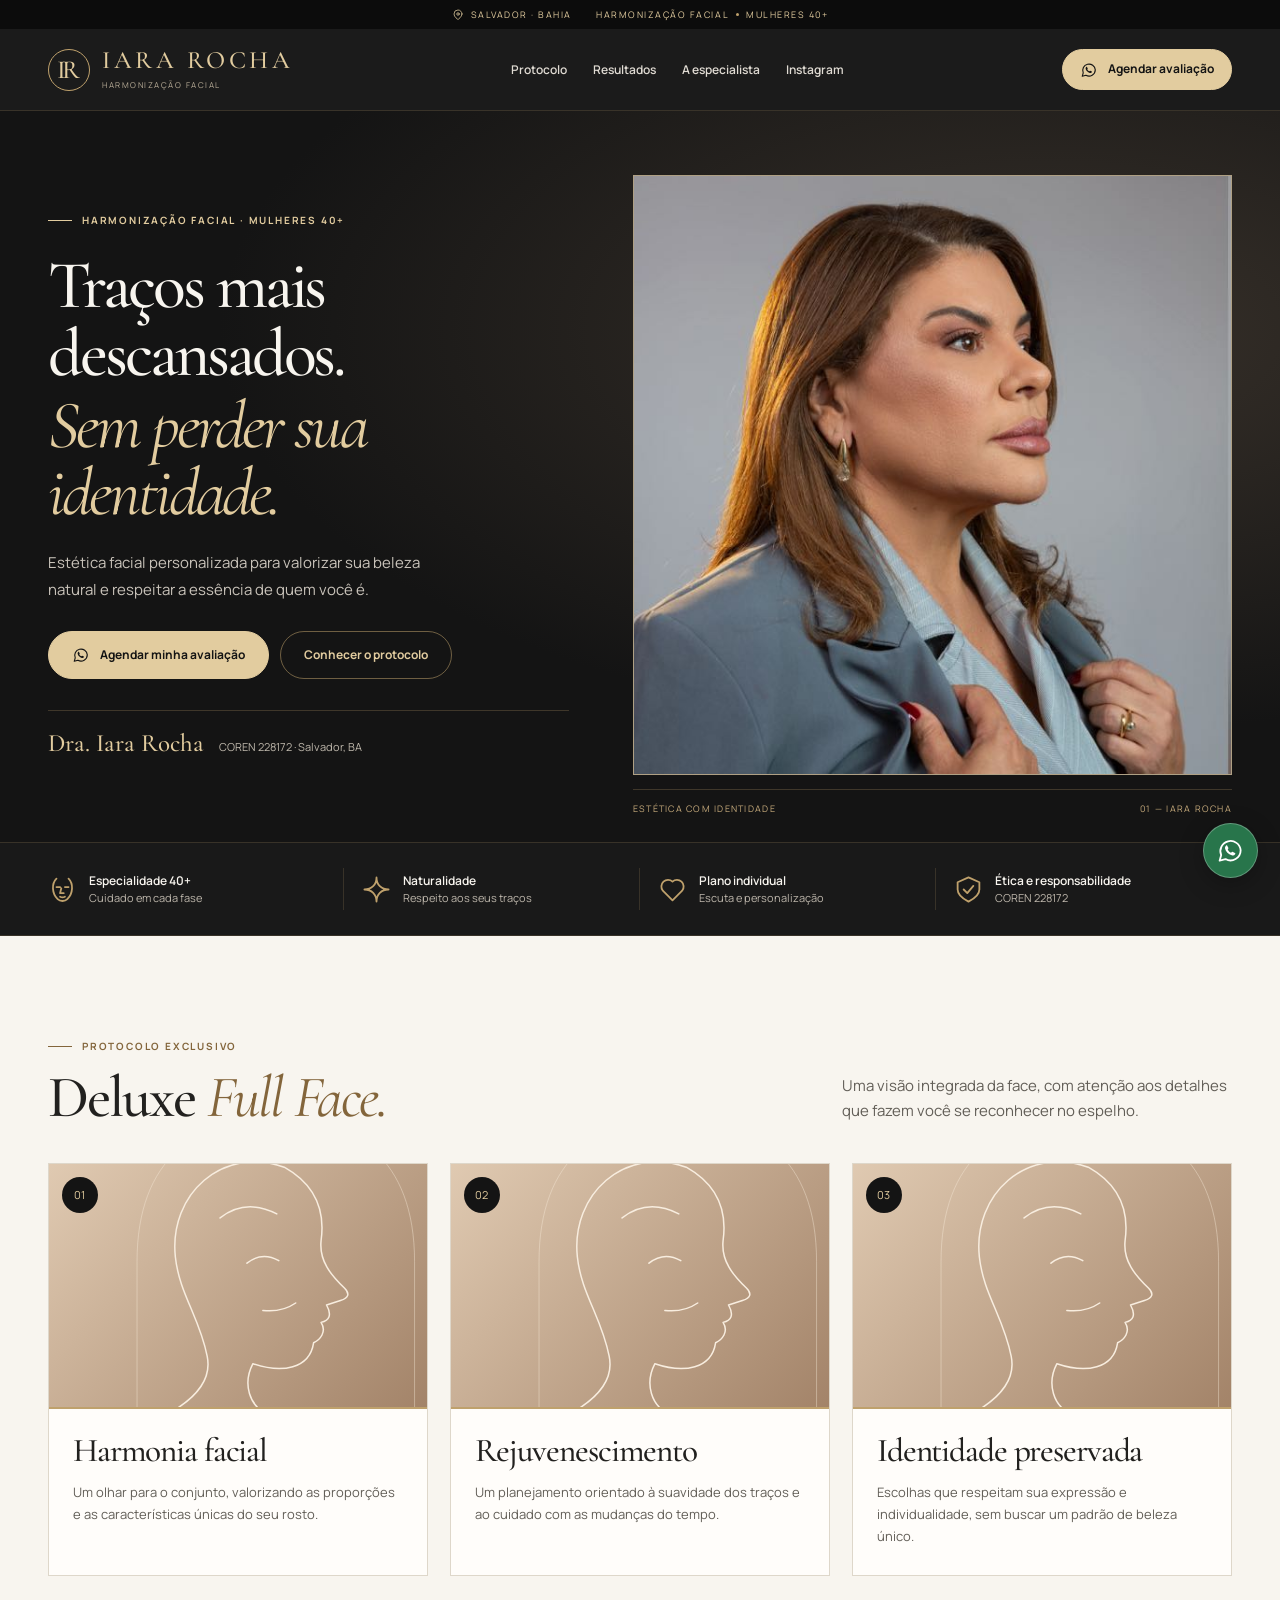
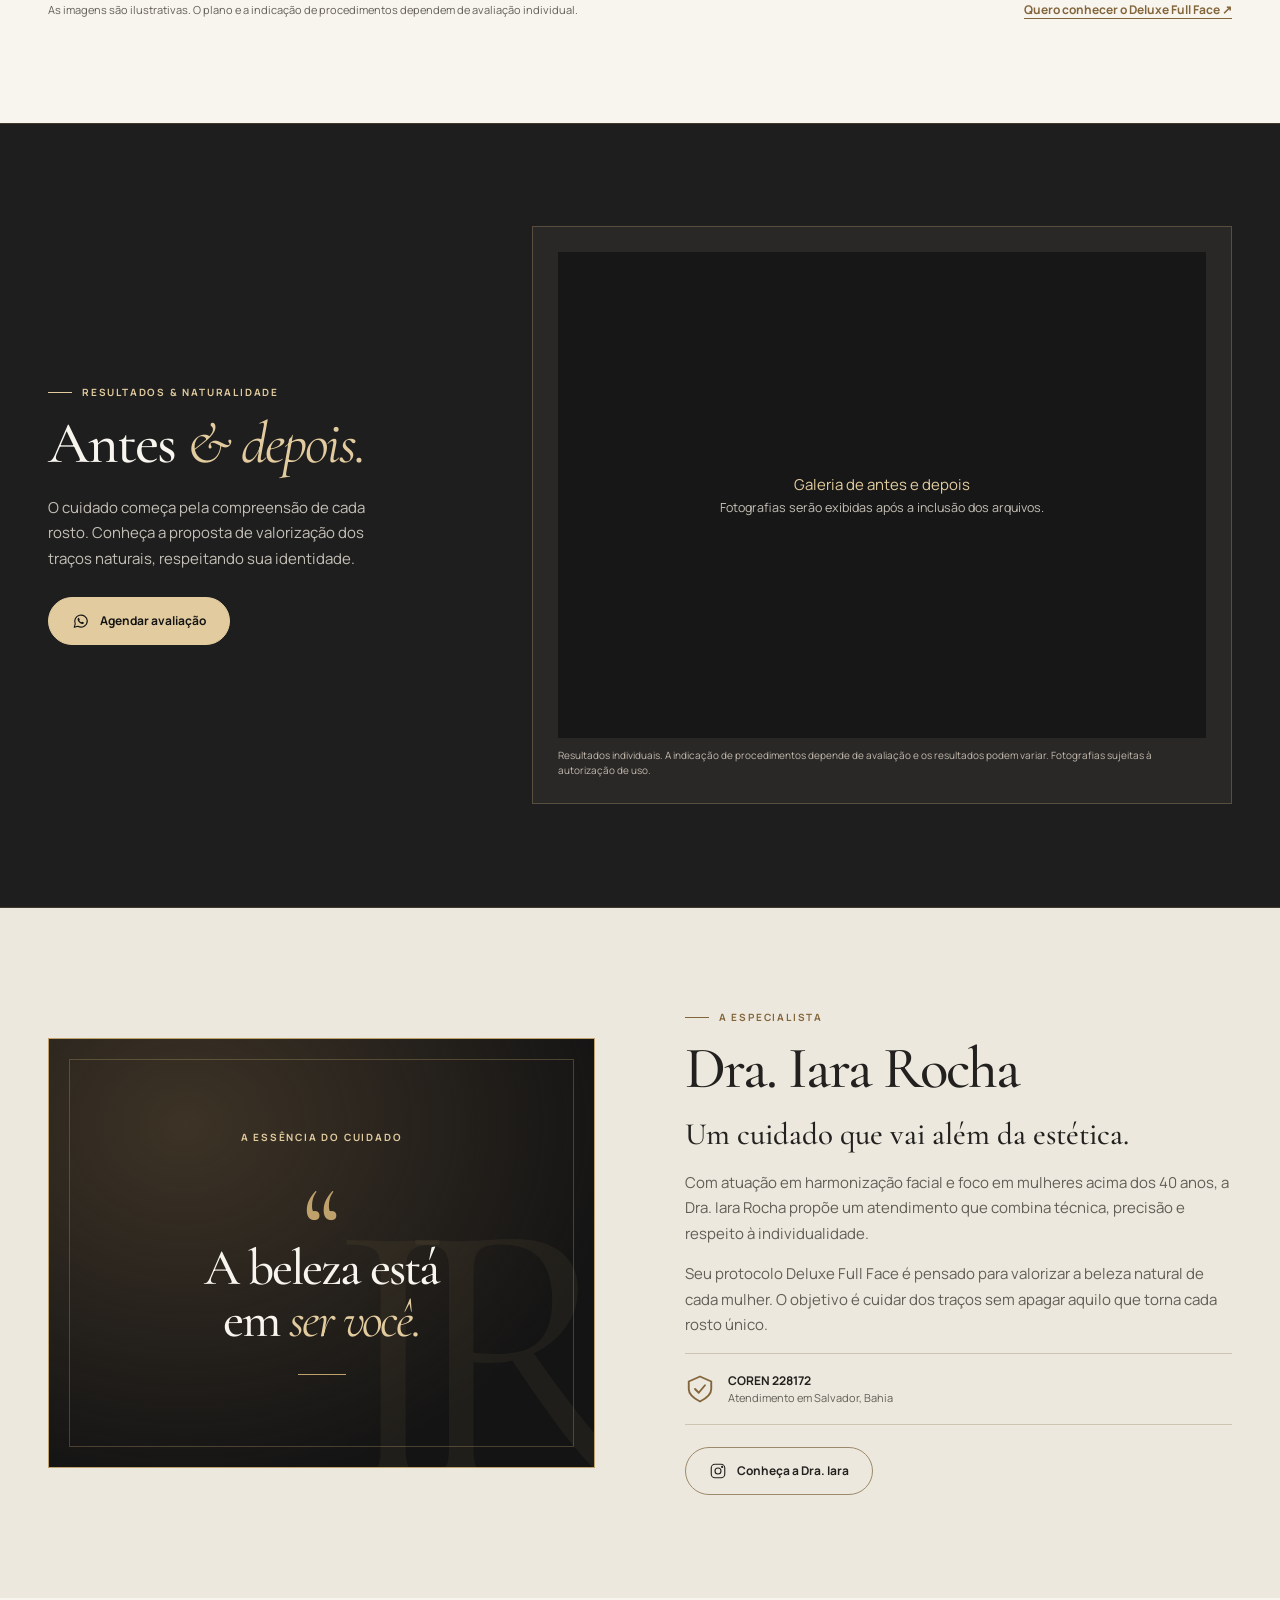
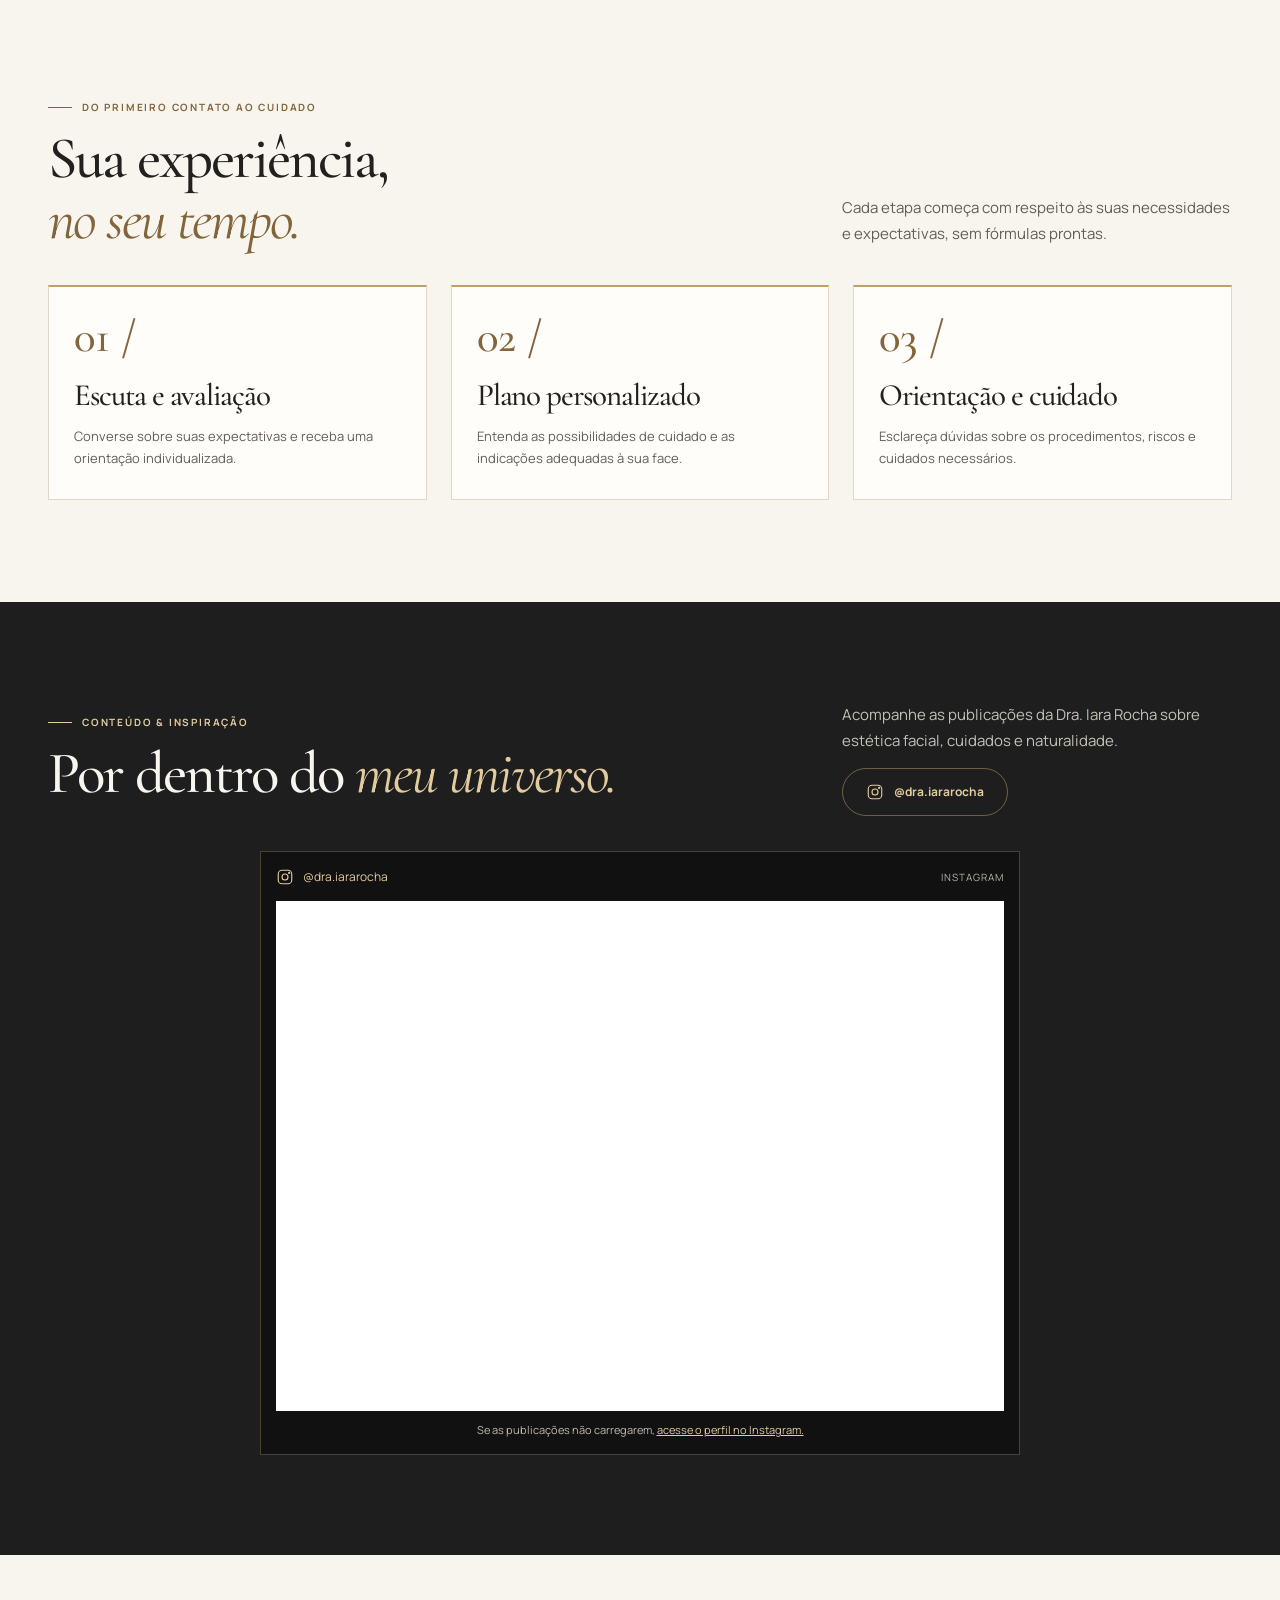
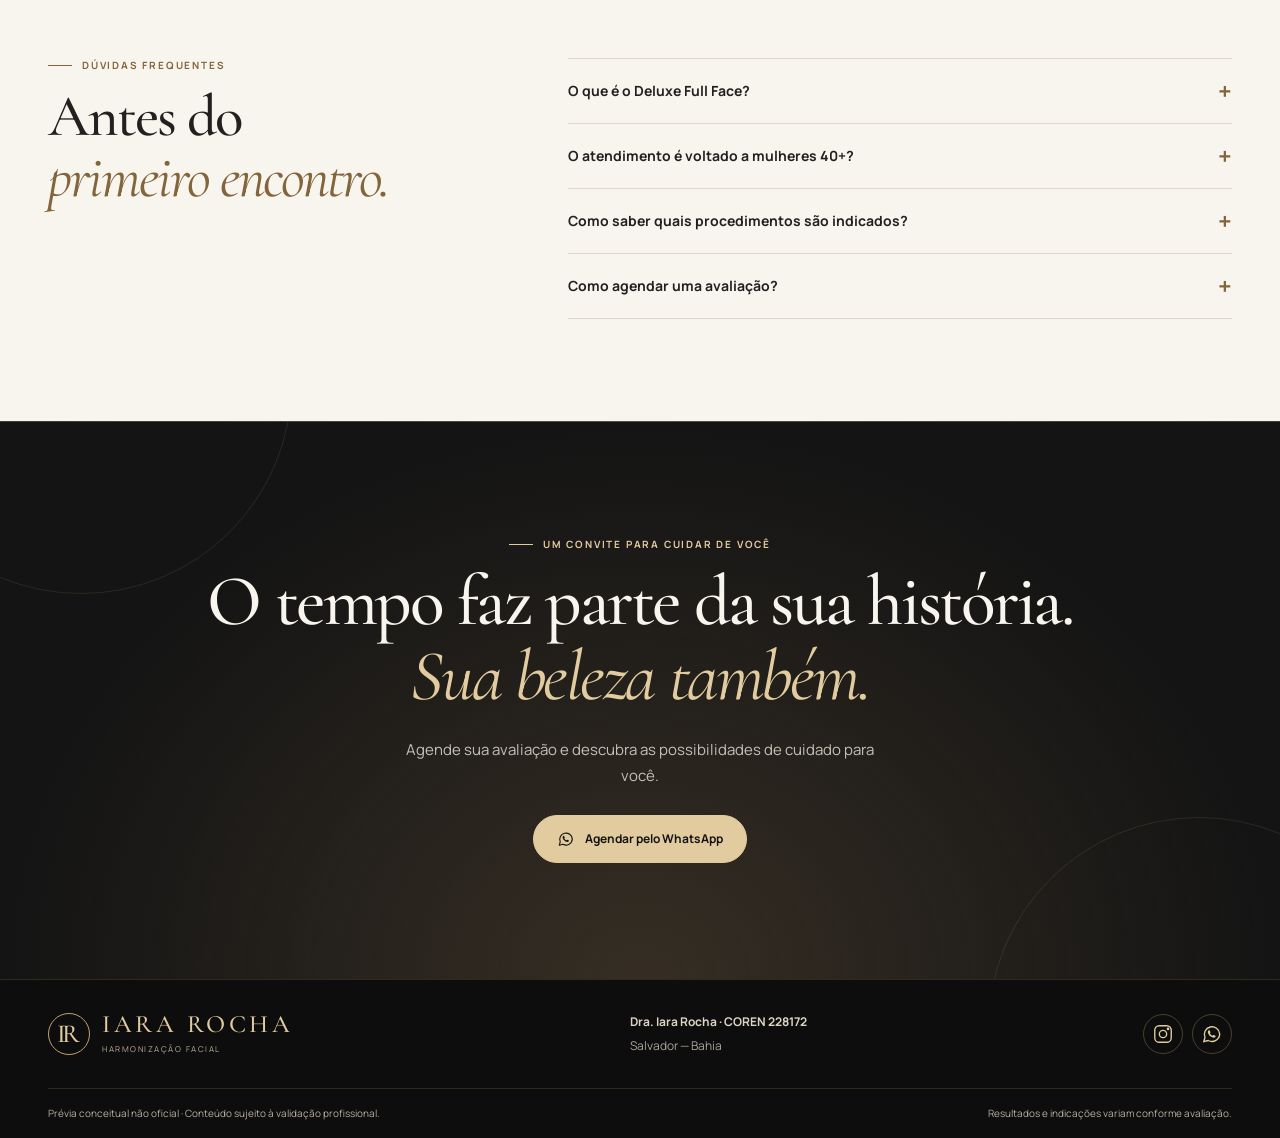
==== commit 528247db: "Implement full-image before-and-after carousel with autoplay and pointer drag" ====
--- a/index.html
+++ b/index.html
@@ -1,12 +1,12 @@
 <!doctype html>
-<html lang="pt-BR"><head><meta charset="utf-8"><meta name="viewport" content="width=device-width, initial-scale=1"><title>Dra. Iara Rocha | Harmonização facial em Salvador</title><meta name="description" content="Harmonização facial com foco em mulheres 40+ em Salvador, Bahia. Conheça o protocolo Deluxe Full Face e agende sua avaliação com a Dra. Iara Rocha."><meta name="robots" content="noindex, nofollow"><meta name="theme-color" content="#141414"><meta property="og:title" content="Dra. Iara Rocha | Beleza que respeita sua identidade"><meta property="og:description" content="Harmonização facial personalizada para mulheres 40+ em Salvador."><meta property="og:type" content="website"><link rel="icon" type="image/svg+xml" href="assets/mark.svg"><link rel="preconnect" href="https://fonts.googleapis.com"><link rel="preconnect" href="https://fonts.gstatic.com" crossorigin><link href="https://fonts.googleapis.com/css2?family=Cormorant+Garamond:ital,wght@0,400;0,500;0,600;1,400;1,500&family=Manrope:wght@400;500;600;700&display=swap" rel="stylesheet"><link rel="stylesheet" href="styles.css?v=4"><script src="script.js?v=4" defer></script></head>
+<html lang="pt-BR"><head><meta charset="utf-8"><meta name="viewport" content="width=device-width, initial-scale=1"><title>Dra. Iara Rocha | Harmonização facial em Salvador</title><meta name="description" content="Harmonização facial com foco em mulheres 40+ em Salvador, Bahia. Conheça o protocolo Deluxe Full Face e agende sua avaliação com a Dra. Iara Rocha."><meta name="robots" content="noindex, nofollow"><meta name="theme-color" content="#141414"><meta property="og:title" content="Dra. Iara Rocha | Beleza que respeita sua identidade"><meta property="og:description" content="Harmonização facial personalizada para mulheres 40+ em Salvador."><meta property="og:type" content="website"><link rel="icon" type="image/svg+xml" href="assets/mark.svg"><link rel="preconnect" href="https://fonts.googleapis.com"><link rel="preconnect" href="https://fonts.gstatic.com" crossorigin><link href="https://fonts.googleapis.com/css2?family=Cormorant+Garamond:ital,wght@0,400;0,500;0,600;1,400;1,500&family=Manrope:wght@400;500;600;700&display=swap" rel="stylesheet"><link rel="stylesheet" href="styles.css?v=5"><script src="script.js?v=5" defer></script></head>
 <body><svg xmlns="http://www.w3.org/2000/svg" style="position:absolute;width:0;height:0;overflow:hidden" aria-hidden="true"><symbol id="ig" viewBox="0 0 24 24"><rect x="3" y="3" width="18" height="18" rx="5"/><circle cx="12" cy="12" r="4"/><path d="M17.5 6.5h.01" stroke-width="3"/></symbol><symbol id="wa" viewBox="0 0 24 24"><path d="M20.4 11.8a8.4 8.4 0 0 1-12.5 7.3L3 20.4l1.3-4.6a8.4 8.4 0 1 1 16.1-4Z"/><path d="M8.3 8.1c.3-.5.8-.4 1-.1l1 2c.1.3-.2.7-.6 1.1.6 1.3 1.4 2.1 2.8 2.7.4-.5.8-.9 1.1-.8l2.1 1c.4.2.4.7.1 1.1-.6.9-1.6 1.2-2.8.8-2.7-.9-5-3-5.5-5.6-.2-.9.2-1.6.8-2.2Z" fill="currentColor" stroke="none"/></symbol><symbol id="pin" viewBox="0 0 24 24"><path d="M20 10c0 6-8 11-8 11S4 16 4 10a8 8 0 1 1 16 0Z"/><circle cx="12" cy="10" r="2.5"/></symbol><symbol id="spark" viewBox="0 0 24 24"><path d="M12 2c0 6 4 10 10 10-6 0-10 4-10 10 0-6-4-10-10-10 6 0 10-4 10-10Z"/></symbol><symbol id="shield" viewBox="0 0 24 24"><path d="M12 2 21 6v6c0 5-5 8-9 10-4-2-9-5-9-10V6l9-4Z"/><path d="m8 12 3 3 5-6"/></symbol><symbol id="heart" viewBox="0 0 24 24"><path d="M12 21 4 13a5.5 5.5 0 0 1 8-7.5A5.5 5.5 0 0 1 20 13Z"/></symbol><symbol id="face" viewBox="0 0 24 24"><path d="M7 3C3 7 3 15 8 20c2 2 6 2 8 0 5-5 5-13 1-17M7 10h3m4 0h3m-6 1-1 4h3m-3 3c1 .5 3 .5 4 0"/></symbol></svg>
 <div class="topline"><span><svg><use href="#pin"/></svg> Salvador · Bahia</span><span>Harmonização facial <i></i> Mulheres 40+</span></div>
 <header class="header"><div class="shell nav"><a href="#inicio" class="logo" aria-label="Dra. Iara Rocha, início"><span class="logo-mark">IR</span><span><strong>IARA ROCHA</strong><small>HARMONIZAÇÃO FACIAL</small></span></a><button class="menu" type="button" aria-expanded="false" aria-label="Abrir menu" aria-controls="navlinks"><span></span><span></span></button><nav id="navlinks"><a href="#protocolo">Protocolo</a><a href="#resultados">Resultados</a><a href="#sobre">A especialista</a><a href="#instagram">Instagram</a></nav><a class="btn btn-small" href="https://wa.me/5571999190750?text=Ol%C3%A1%2C%20gostaria%20de%20agendar%20uma%20avalia%C3%A7%C3%A3o." target="_blank" rel="noopener"><svg><use href="#wa"/></svg> Agendar avaliação</a></div></header>
 <main id="inicio"><section class="hero" aria-labelledby="hero-title"><div class="shell hero-grid"><div class="hero-copy"><div class="eyebrow"><span></span> HARMONIZAÇÃO FACIAL · MULHERES 40+</div><h1 id="hero-title">Traços mais descansados.<em>Sem perder sua identidade.</em></h1><p class="hero-description">Estética facial personalizada para valorizar sua beleza natural e respeitar a essência de quem você é.</p><div class="actions"><a class="btn" href="https://wa.me/5571999190750?text=Ol%C3%A1%2C%20gostaria%20de%20agendar%20uma%20avalia%C3%A7%C3%A3o." target="_blank" rel="noopener"><svg><use href="#wa"/></svg> Agendar minha avaliação</a><a class="btn outline" href="#protocolo">Conhecer o protocolo</a></div><div class="hero-caption"><span class="hero-signature">Dra. Iara Rocha</span><span>COREN 228172 · Salvador, BA</span></div></div><figure class="hero-portrait"><div class="portrait-image"><img src="assets/draiara.png" alt="Retrato profissional da Dra. Iara Rocha" width="640" height="640" fetchpriority="high" decoding="async"></div><figcaption><span>ESTÉTICA COM IDENTIDADE</span><span>01 — IARA ROCHA</span></figcaption></figure></div></section>
 <section class="values"><div class="shell values-grid"><div><svg><use href="#face"/></svg><span><b>Especialidade 40+</b><small>Cuidado em cada fase</small></span></div><div><svg><use href="#spark"/></svg><span><b>Naturalidade</b><small>Respeito aos seus traços</small></span></div><div><svg><use href="#heart"/></svg><span><b>Plano individual</b><small>Escuta e personalização</small></span></div><div><svg><use href="#shield"/></svg><span><b>Ética e responsabilidade</b><small>COREN 228172</small></span></div></div></section>
 <section id="protocolo" class="section protocol"><div class="shell"><div class="section-head reveal"><div><div class="eyebrow"><span></span> PROTOCOLO EXCLUSIVO</div><h2>Deluxe <em>Full Face.</em></h2></div><p>Uma visão integrada da face, com atenção aos detalhes que fazem você se reconhecer no espelho.</p></div><div class="protocol-grid"><article class="tile reveal"><div class="tile-img"><img loading="lazy" src="https://images.pexels.com/photos/6619491/pexels-photo-6619491.jpeg?auto=compress&cs=tinysrgb&w=850" alt="Imagem ilustrativa de cuidado facial" onerror="this.onerror=null;this.src='assets/portrait.svg'"><span>01</span></div><div class="tile-copy"><h3>Harmonia facial</h3><p>Um olhar para o conjunto, valorizando as proporções e as características únicas do seu rosto.</p></div></article><article class="tile reveal"><div class="tile-img"><img loading="lazy" src="https://images.pexels.com/photos/7446693/pexels-photo-7446693.jpeg?auto=compress&cs=tinysrgb&w=850" alt="Imagem ilustrativa de atendimento estético" onerror="this.onerror=null;this.src='assets/portrait.svg'"><span>02</span></div><div class="tile-copy"><h3>Rejuvenescimento</h3><p>Um planejamento orientado à suavidade dos traços e ao cuidado com as mudanças do tempo.</p></div></article><article class="tile reveal"><div class="tile-img"><img loading="lazy" src="https://images.pexels.com/photos/6724479/pexels-photo-6724479.jpeg?auto=compress&cs=tinysrgb&w=850" alt="Imagem ilustrativa de autocuidado" onerror="this.onerror=null;this.src='assets/portrait.svg'"><span>03</span></div><div class="tile-copy"><h3>Identidade preservada</h3><p>Escolhas que respeitam sua expressão e individualidade, sem buscar um padrão de beleza único.</p></div></article></div><div class="protocol-foot"><span>As imagens são ilustrativas. O plano e a indicação de procedimentos dependem de avaliação individual.</span><a class="text-link" href="https://wa.me/5571999190750?text=Ol%C3%A1%2C%20gostaria%20de%20conhecer%20o%20Deluxe%20Full%20Face." target="_blank" rel="noopener">Quero conhecer o Deluxe Full Face <span>↗</span></a></div></div></section>
-<section id="resultados" class="results"><div class="shell results-grid"><div class="results-copy reveal"><div class="eyebrow"><span></span> RESULTADOS & NATURALIDADE</div><h2>Antes <em>&amp; depois.</em></h2><p>O cuidado começa pela compreensão de cada rosto. Conheça a proposta de valorização dos traços naturais, respeitando sua identidade.</p><a class="btn" href="https://wa.me/5571999190750" target="_blank" rel="noopener"><svg><use href="#wa"/></svg> Agendar avaliação</a></div><div class="case-carousel reveal" aria-label="Galeria de antes e depois" aria-roledescription="carrossel"><div class="case-stage" id="case-stage"><div class="case-pair"><figure class="case-placeholder"><span>01</span><figcaption>Antes</figcaption></figure><figure class="case-placeholder"><span>02</span><figcaption>Depois</figcaption></figure></div><p class="case-caption">Espaço reservado para fotografias autorizadas de casos reais.</p></div><div class="case-controls" id="case-controls" hidden><button type="button" id="case-prev" aria-label="Caso anterior">‹</button><span id="case-counter" aria-live="off"></span><button type="button" id="case-next" aria-label="Próximo caso">›</button><button type="button" id="case-pause" aria-label="Pausar carrossel">Ⅱ</button></div><small class="case-disclaimer">Cada caso é individual. Imagens de resultados, quando disponibilizadas, não representam garantia de resultado.</small></div></div></section><section id="sobre" class="about"><div class="shell about-grid"><div class="about-art reveal"><div class="about-monogram" aria-hidden="true">IR</div><div class="about-quote"><span class="eyebrow">A ESSÊNCIA DO CUIDADO</span><span class="quote-mark" aria-hidden="true">“</span><p>A beleza está em <em>ser você.</em></p><span class="quote-line"></span></div></div><div class="about-copy reveal"><div class="eyebrow"><span></span> A ESPECIALISTA</div><h2>Dra. Iara Rocha</h2><p class="lead">Um cuidado que vai além da estética.</p><p>Com atuação em harmonização facial e foco em mulheres acima dos 40 anos, a Dra. Iara Rocha propõe um atendimento que combina técnica, precisão e respeito à individualidade.</p><p>Seu protocolo Deluxe Full Face é pensado para valorizar a beleza natural de cada mulher. O objetivo é cuidar dos traços sem apagar aquilo que torna cada rosto único.</p><div class="credential"><svg><use href="#shield"/></svg><div><b>COREN 228172</b><small>Atendimento em Salvador, Bahia</small></div></div><a class="btn outline" href="https://www.instagram.com/dra.iararocha/" target="_blank" rel="noopener"><svg><use href="#ig"/></svg> Conheça a Dra. Iara</a></div></div></section>
+<section id="resultados" class="results"><div class="shell results-grid"><div class="results-copy reveal"><div class="eyebrow"><span></span> RESULTADOS & NATURALIDADE</div><h2>Antes <em>&amp; depois.</em></h2><p>O cuidado começa pela compreensão de cada rosto. Conheça a proposta de valorização dos traços naturais, respeitando sua identidade.</p><a class="btn" href="https://wa.me/5571999190750" target="_blank" rel="noopener"><svg><use href="#wa"/></svg> Agendar avaliação</a></div><div class="case-carousel reveal" aria-label="Galeria de antes e depois" aria-roledescription="carrossel"><div class="gallery-window" id="case-stage" tabindex="0" aria-label="Arraste para navegar ou use as setas do teclado"><div class="gallery-track" id="gallery-track"></div><div class="gallery-empty" id="gallery-empty"><p>Galeria de antes e depois</p><small>Fotografias serão exibidas após a inclusão dos arquivos.</small></div></div><div class="case-controls" id="case-controls" hidden><button type="button" id="case-prev" aria-label="Imagem anterior">‹</button><div class="gallery-dots" id="gallery-dots" aria-label="Selecionar imagem"></div><button type="button" id="case-next" aria-label="Próxima imagem">›</button><button type="button" id="case-pause" aria-label="Pausar reprodução automática">Ⅱ</button></div><p class="case-caption" id="case-counter" hidden></p><small class="case-disclaimer">Resultados individuais. A indicação de procedimentos depende de avaliação e os resultados podem variar. Fotografias sujeitas à autorização de uso.</small></div></div></section><section id="sobre" class="about"><div class="shell about-grid"><div class="about-art reveal"><div class="about-monogram" aria-hidden="true">IR</div><div class="about-quote"><span class="eyebrow">A ESSÊNCIA DO CUIDADO</span><span class="quote-mark" aria-hidden="true">“</span><p>A beleza está em <em>ser você.</em></p><span class="quote-line"></span></div></div><div class="about-copy reveal"><div class="eyebrow"><span></span> A ESPECIALISTA</div><h2>Dra. Iara Rocha</h2><p class="lead">Um cuidado que vai além da estética.</p><p>Com atuação em harmonização facial e foco em mulheres acima dos 40 anos, a Dra. Iara Rocha propõe um atendimento que combina técnica, precisão e respeito à individualidade.</p><p>Seu protocolo Deluxe Full Face é pensado para valorizar a beleza natural de cada mulher. O objetivo é cuidar dos traços sem apagar aquilo que torna cada rosto único.</p><div class="credential"><svg><use href="#shield"/></svg><div><b>COREN 228172</b><small>Atendimento em Salvador, Bahia</small></div></div><a class="btn outline" href="https://www.instagram.com/dra.iararocha/" target="_blank" rel="noopener"><svg><use href="#ig"/></svg> Conheça a Dra. Iara</a></div></div></section>
 <section id="experiencia" class="section experience"><div class="shell"><div class="section-head reveal"><div><div class="eyebrow"><span></span> DO PRIMEIRO CONTATO AO CUIDADO</div><h2>Sua experiência,<br><em>no seu tempo.</em></h2></div><p>Cada etapa começa com respeito às suas necessidades e expectativas, sem fórmulas prontas.</p></div><div class="steps"><article class="reveal"><span>01 /</span><h3>Escuta e avaliação</h3><p>Converse sobre suas expectativas e receba uma orientação individualizada.</p></article><article class="reveal"><span>02 /</span><h3>Plano personalizado</h3><p>Entenda as possibilidades de cuidado e as indicações adequadas à sua face.</p></article><article class="reveal"><span>03 /</span><h3>Orientação e cuidado</h3><p>Esclareça dúvidas sobre os procedimentos, riscos e cuidados necessários.</p></article></div></div></section>
 <section id="instagram" class="social"><div class="shell"><div class="section-head reveal"><div><div class="eyebrow"><span></span> CONTEÚDO & INSPIRAÇÃO</div><h2>Por dentro do <em>meu universo.</em></h2></div><div class="social-intro"><p>Acompanhe as publicações da Dra. Iara Rocha sobre estética facial, cuidados e naturalidade.</p><a class="btn outline" href="https://www.instagram.com/dra.iararocha/" target="_blank" rel="noopener"><svg><use href="#ig"/></svg> @dra.iararocha</a></div></div><div class="social-frame reveal"><div class="social-bar"><span><svg><use href="#ig"/></svg> @dra.iararocha</span><span>Instagram</span></div><iframe id="instagram-feed" title="Publicações e perfil da Dra. Iara Rocha no Instagram" src="https://www.instagram.com/dra.iararocha/embed/" loading="lazy" referrerpolicy="strict-origin-when-cross-origin" allowfullscreen></iframe><p class="embed-fallback">Se as publicações não carregarem, <a href="https://www.instagram.com/dra.iararocha/" target="_blank" rel="noopener">acesse o perfil no Instagram.</a></p></div></div></section>
 <section class="section faq-section" id="duvidas"><div class="shell faq"><div class="reveal"><div class="eyebrow"><span></span> DÚVIDAS FREQUENTES</div><h2>Antes do<br><em>primeiro encontro.</em></h2></div><div class="faq-items reveal"><details><summary>O que é o Deluxe Full Face?<span>+</span></summary><p>É o protocolo exclusivo de harmonização facial apresentado pela Dra. Iara Rocha, com abordagem individualizada e foco na naturalidade.</p></details><details><summary>O atendimento é voltado a mulheres 40+?<span>+</span></summary><p>Sim, esse é o foco informado pela profissional. A avaliação permite conversar sobre as necessidades individuais e a indicação de cada cuidado.</p></details><details><summary>Como saber quais procedimentos são indicados?<span>+</span></summary><p>A indicação depende de avaliação profissional, considerando sua anatomia, histórico de saúde, expectativas e possíveis contraindicações.</p></details><details><summary>Como agendar uma avaliação?<span>+</span></summary><p>Entre em contato pelo WhatsApp para consultar disponibilidade, valores e informações de atendimento em Salvador.</p></details></div></div></section>
--- a/styles.css
+++ b/styles.css
@@ -26,3 +26,22 @@
 @media(max-width:700px){html{scroll-padding-top:70px}.shell{width:calc(100% - 36px)}.topline{gap:9px;font-size:8px;letter-spacing:.05em}.nav{min-height:67px}.logo strong{font-size:21px}.logo-mark{width:36px;height:36px;font-size:22px}.logo small{font-size:7px}.menu{display:flex;flex-direction:column;gap:6px}.menu span{width:23px;height:1.5px;background:var(--gold-light)}nav{display:none;position:absolute;top:100%;left:0;right:0;background:var(--black);padding:12px 22px;flex-direction:column;align-items:stretch;gap:0;border-bottom:1px solid #bfa16c55}nav.open{display:flex}nav a{padding:13px 0;border-bottom:1px solid #ffffff15}nav a:last-child{border:0}.hero-grid{grid-template-columns:1fr;gap:22px;padding-block:22px 24px}.hero-portrait{grid-row:1;width:min(100%,480px);justify-self:center}.hero-portrait figcaption{font-size:8px;margin-top:9px;padding-top:7px}.hero-copy{padding:0 2px 10px}.hero h1{font-size:clamp(49px,11vw,70px);margin:14px 0 17px}.hero .eyebrow{font-size:9px;letter-spacing:.1em}.hero-description{font-size:14px;margin-bottom:20px}.hero-caption{margin-top:20px;padding-top:13px}.hero-signature{font-size:23px}.actions{gap:8px}.btn{font-size:11px;min-height:44px;padding:12px 16px}.values-grid{grid-template-columns:repeat(2,minmax(0,1fr));padding-block:19px;gap:18px 0}.values-grid>div{padding-inline:8px}.values-grid>div:nth-child(2){border:0}.values-grid>div:nth-child(3){padding-left:0}.values-grid b{font-size:11px}.values-grid small{font-size:10px}.section,.results,.about,.social{padding-block:56px}.section-head{display:block;margin-bottom:24px}.section-head p{font-size:14px;margin-top:15px}.protocol-grid{grid-template-columns:1fr;gap:16px}.tile-img{height:225px}.tile-copy{padding:20px}.protocol-foot{flex-direction:column;align-items:start;gap:12px}.results-grid,.about-grid,.faq{grid-template-columns:1fr;gap:28px}.case-pair{gap:7px}.case-pair figcaption{bottom:7px;left:7px;padding:4px 9px}.about-art{min-height:320px}.about-quote{padding:30px}.steps{grid-template-columns:1fr;gap:12px}.steps article{padding:21px}.steps article>span{margin-bottom:12px}.social .section-head p{margin:15px 0}.social-frame{padding:9px}.social-frame iframe{height:475px}.social-bar{padding-bottom:9px}.closing{padding-block:63px}.closing p{font-size:14px}.footer-main{flex-wrap:wrap;align-items:start;gap:20px}.footer-main>div:nth-child(2){order:3;width:100%}.footer-bottom{flex-direction:column;gap:5px;padding-bottom:76px}.floating{right:15px;bottom:15px;width:51px;height:51px}}
 @media(max-width:350px){.shell{width:calc(100% - 28px)}.hero h1{font-size:43px}.hero .actions .btn{width:100%}.values-grid>div{gap:6px}.values-grid svg{width:20px;height:20px}}
 @media(prefers-reduced-motion:reduce){*,*::before,*::after{scroll-behavior:auto!important;animation:none!important;transition:none!important}.js .reveal{opacity:1;transform:none}}
+
+/* Gallery v5: full 4:5 before/after montages, no cropping */
+.results-grid{grid-template-columns:minmax(0,.7fr) minmax(0,1.3fr)}
+.case-carousel{max-width:700px;width:100%;justify-self:end}
+.gallery-window{position:relative;overflow:hidden;touch-action:pan-y;cursor:grab;background:#171717;outline-offset:4px}
+.gallery-window.dragging{cursor:grabbing;user-select:none}
+.gallery-track{display:flex;transition:transform .45s cubic-bezier(.22,.61,.36,1);will-change:transform}
+.gallery-track.no-transition{transition:none!important}
+.gallery-slide{flex:0 0 100%;margin:0;min-width:0;display:flex;flex-direction:column;align-items:center;justify-content:center}
+.gallery-slide img{display:block;width:100%;height:auto;max-height:min(64vh,650px);aspect-ratio:4/5;object-fit:contain;user-select:none;-webkit-user-drag:none}
+.gallery-slide figcaption{display:grid;grid-template-columns:1fr 1fr;width:100%;text-align:center;padding:8px 0;font-size:10px;letter-spacing:.15em;text-transform:uppercase;color:var(--gold-light);background:#171717;border-top:1px solid #bfa16c40}
+.gallery-slide figcaption span+span{border-left:1px solid #bfa16c40}
+.gallery-empty{aspect-ratio:4/3;display:grid;place-content:center;text-align:center;padding:20px;color:var(--gold-light)}
+.gallery-empty[hidden]{display:none}.gallery-empty small{color:var(--light-muted)}
+.gallery-dots{display:flex;align-items:center;justify-content:center;gap:8px}.case-controls .gallery-dots button{width:10px;height:10px;padding:0;background:transparent;border:1px solid var(--gold);border-radius:100px;transition:width .2s,background .2s}
+.case-controls .gallery-dots button[aria-current="true"]{background:var(--gold-light);width:25px}
+.case-caption{text-align:center}.case-caption[hidden]{display:none}
+@media(max-width:700px){.results-grid{grid-template-columns:1fr}.case-carousel{justify-self:stretch;max-width:none}.gallery-slide img{max-height:none}.case-controls{gap:10px}.gallery-window{touch-action:pan-y}}
+@media(prefers-reduced-motion:reduce){.gallery-track{transition:none!important}}
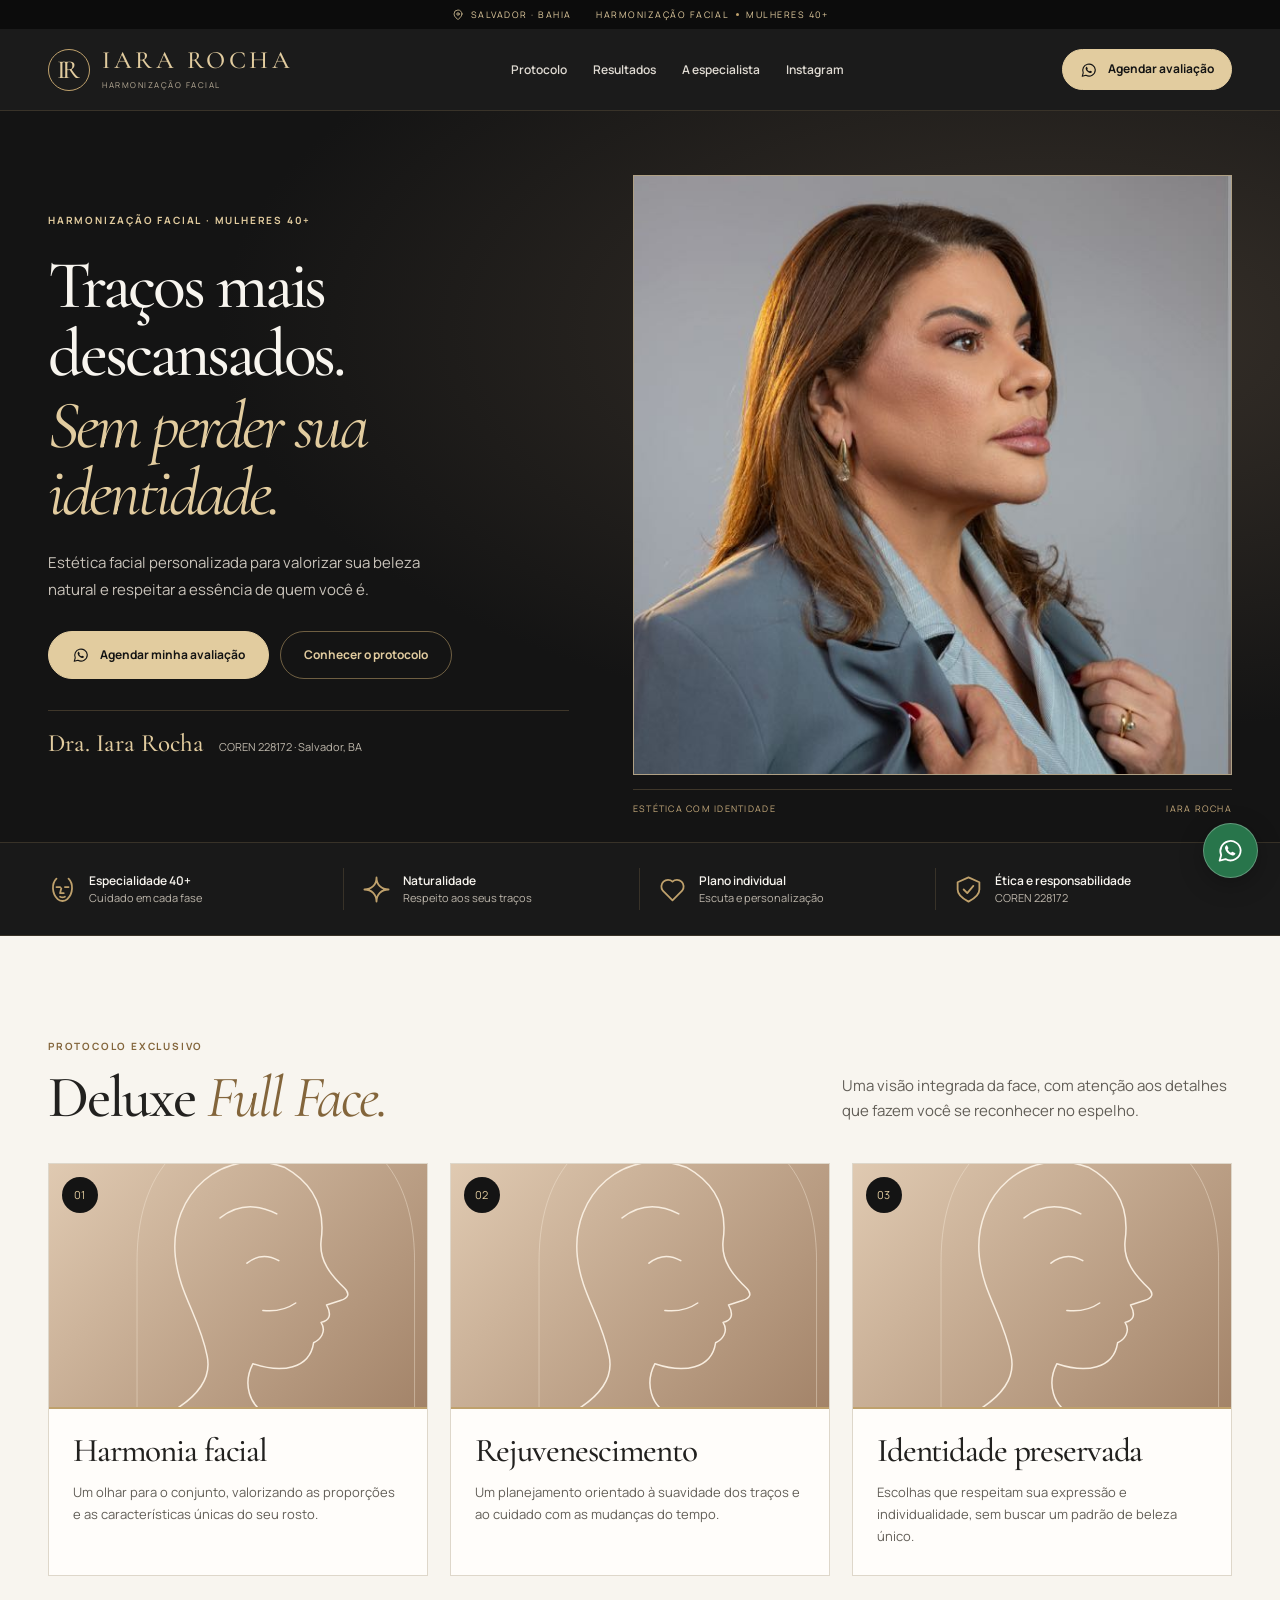
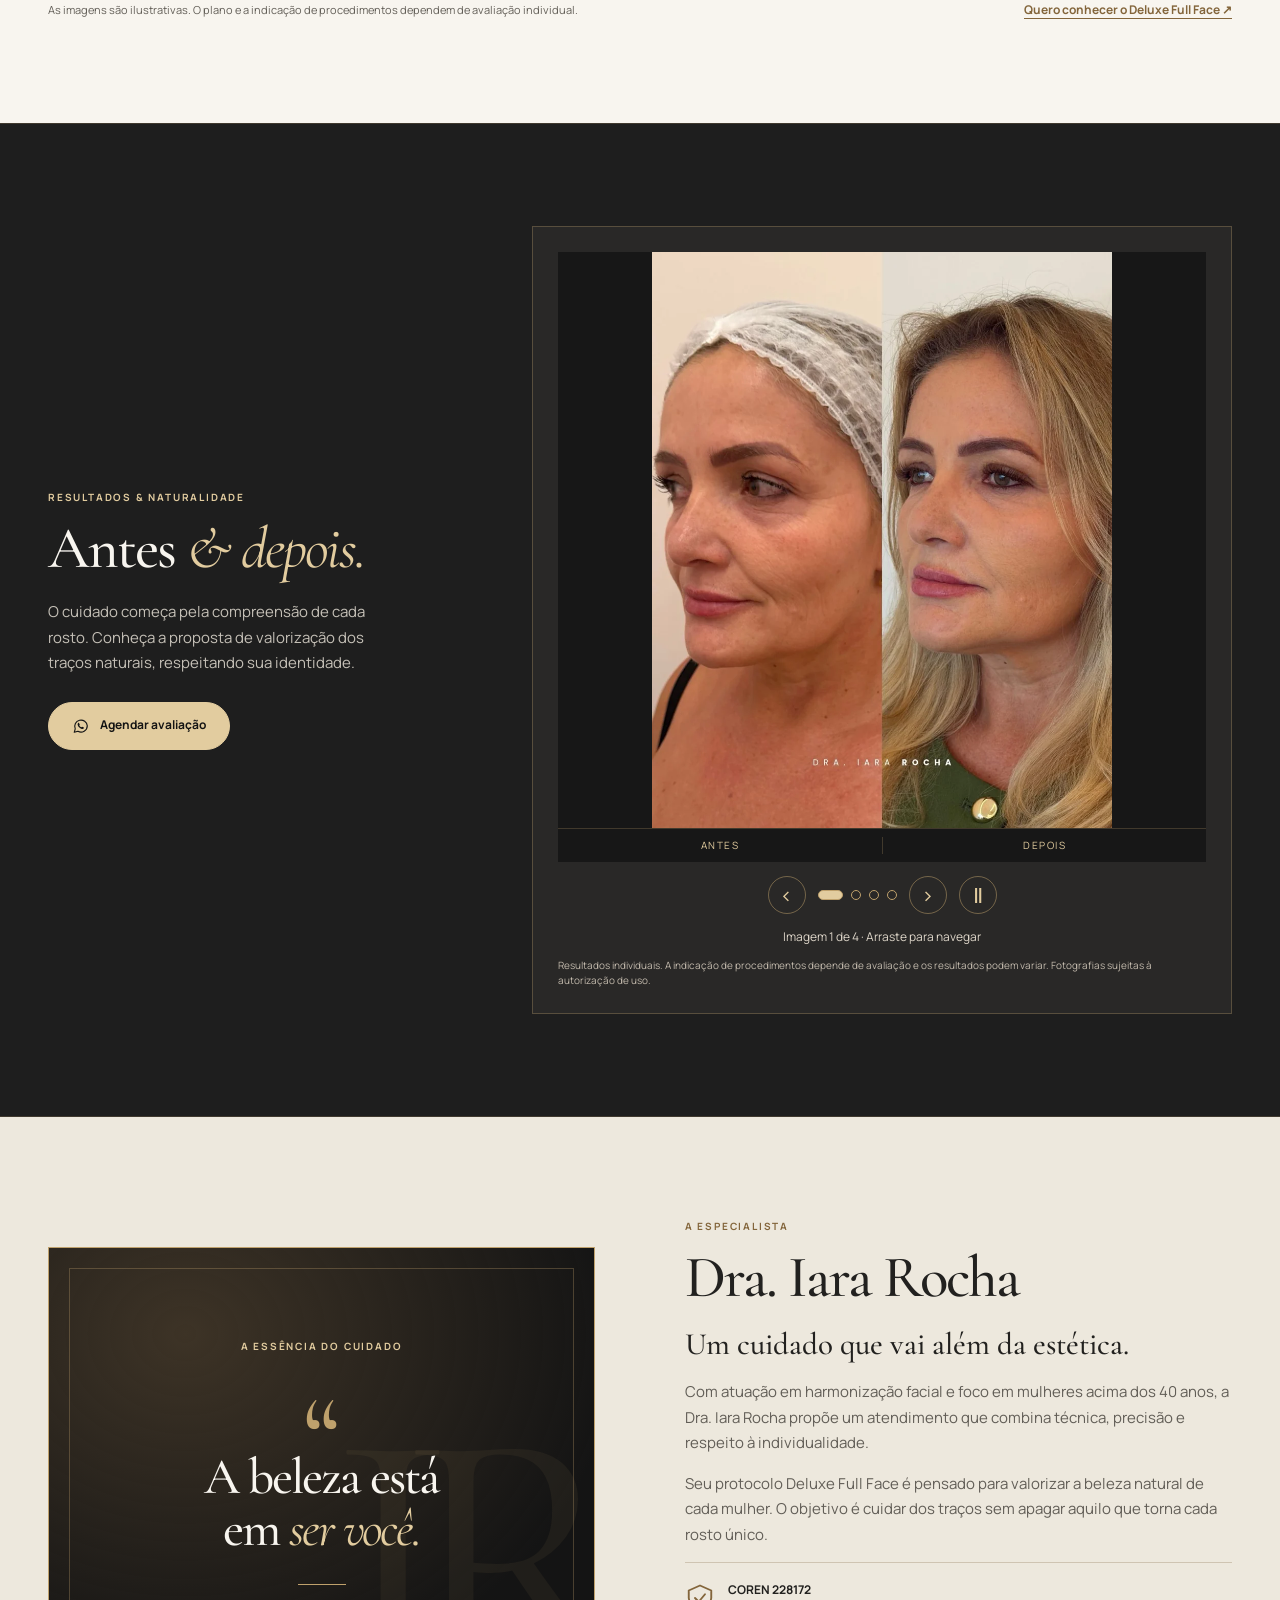
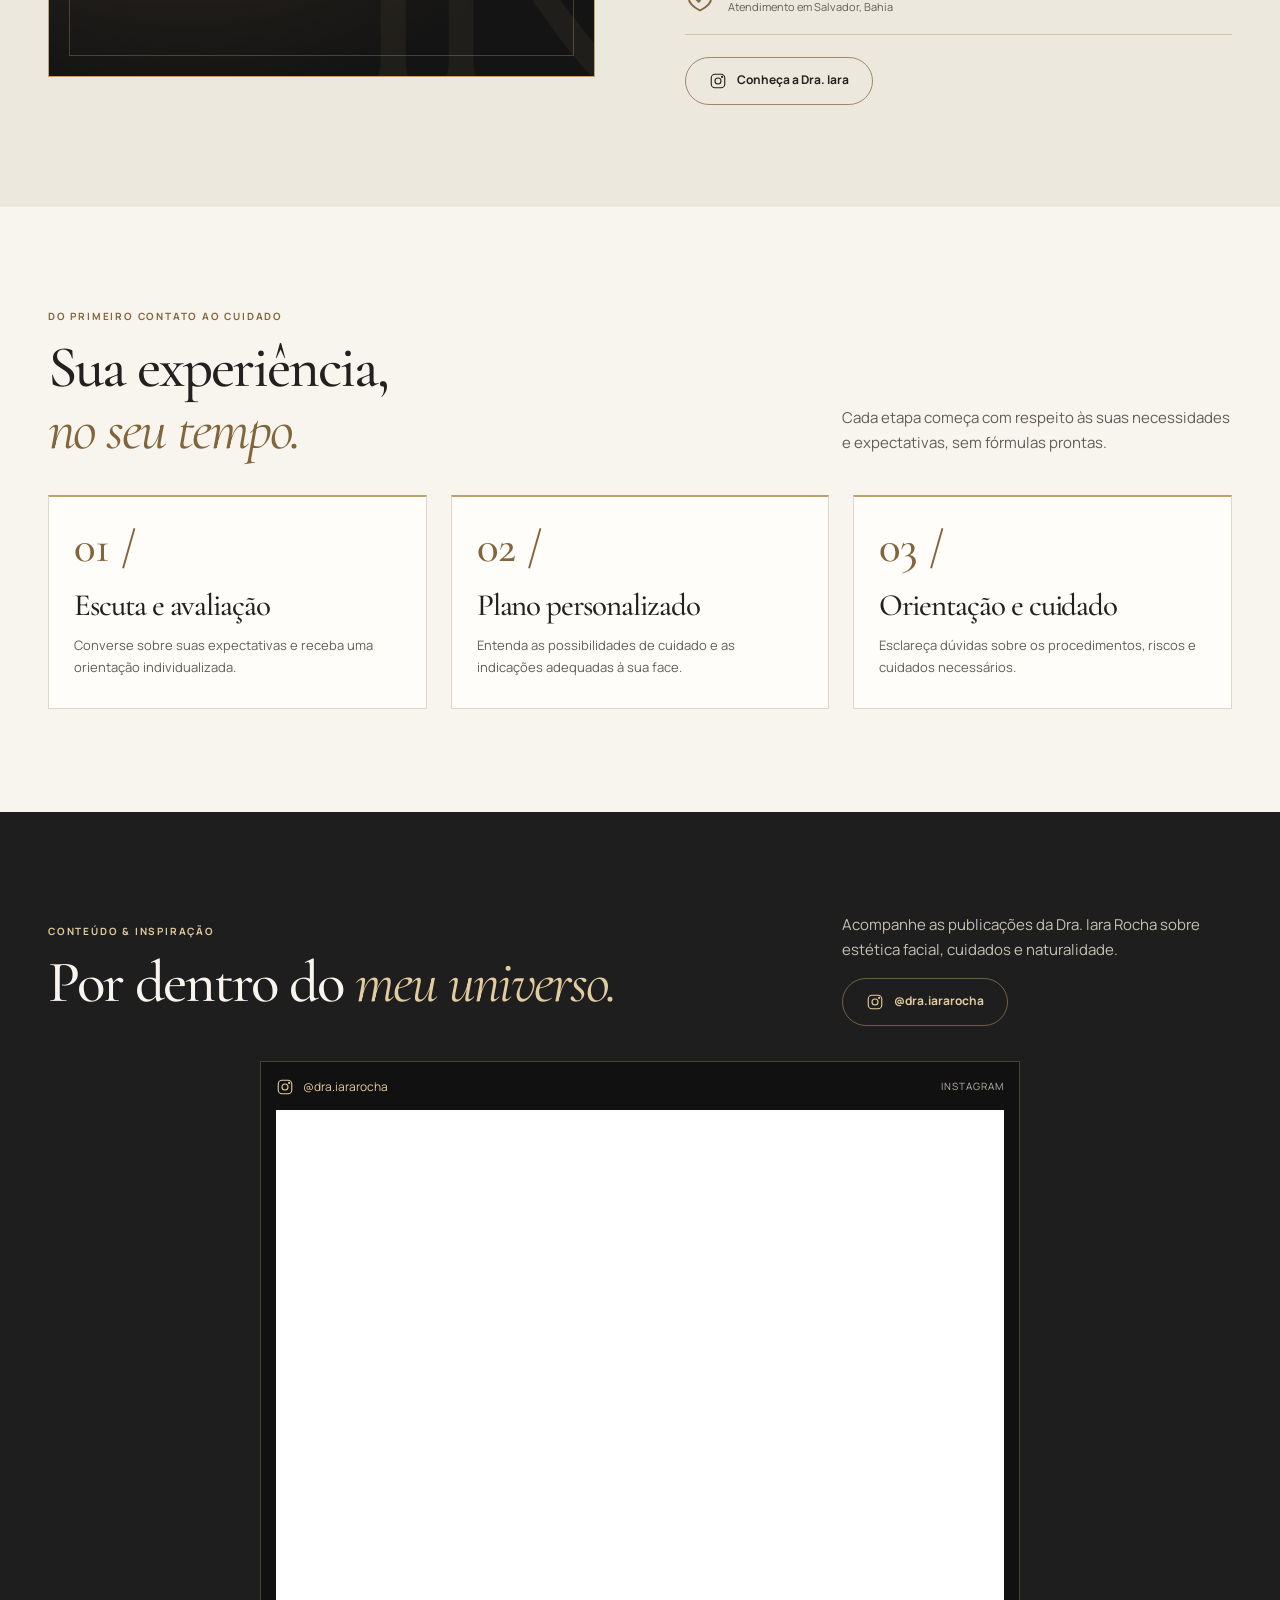
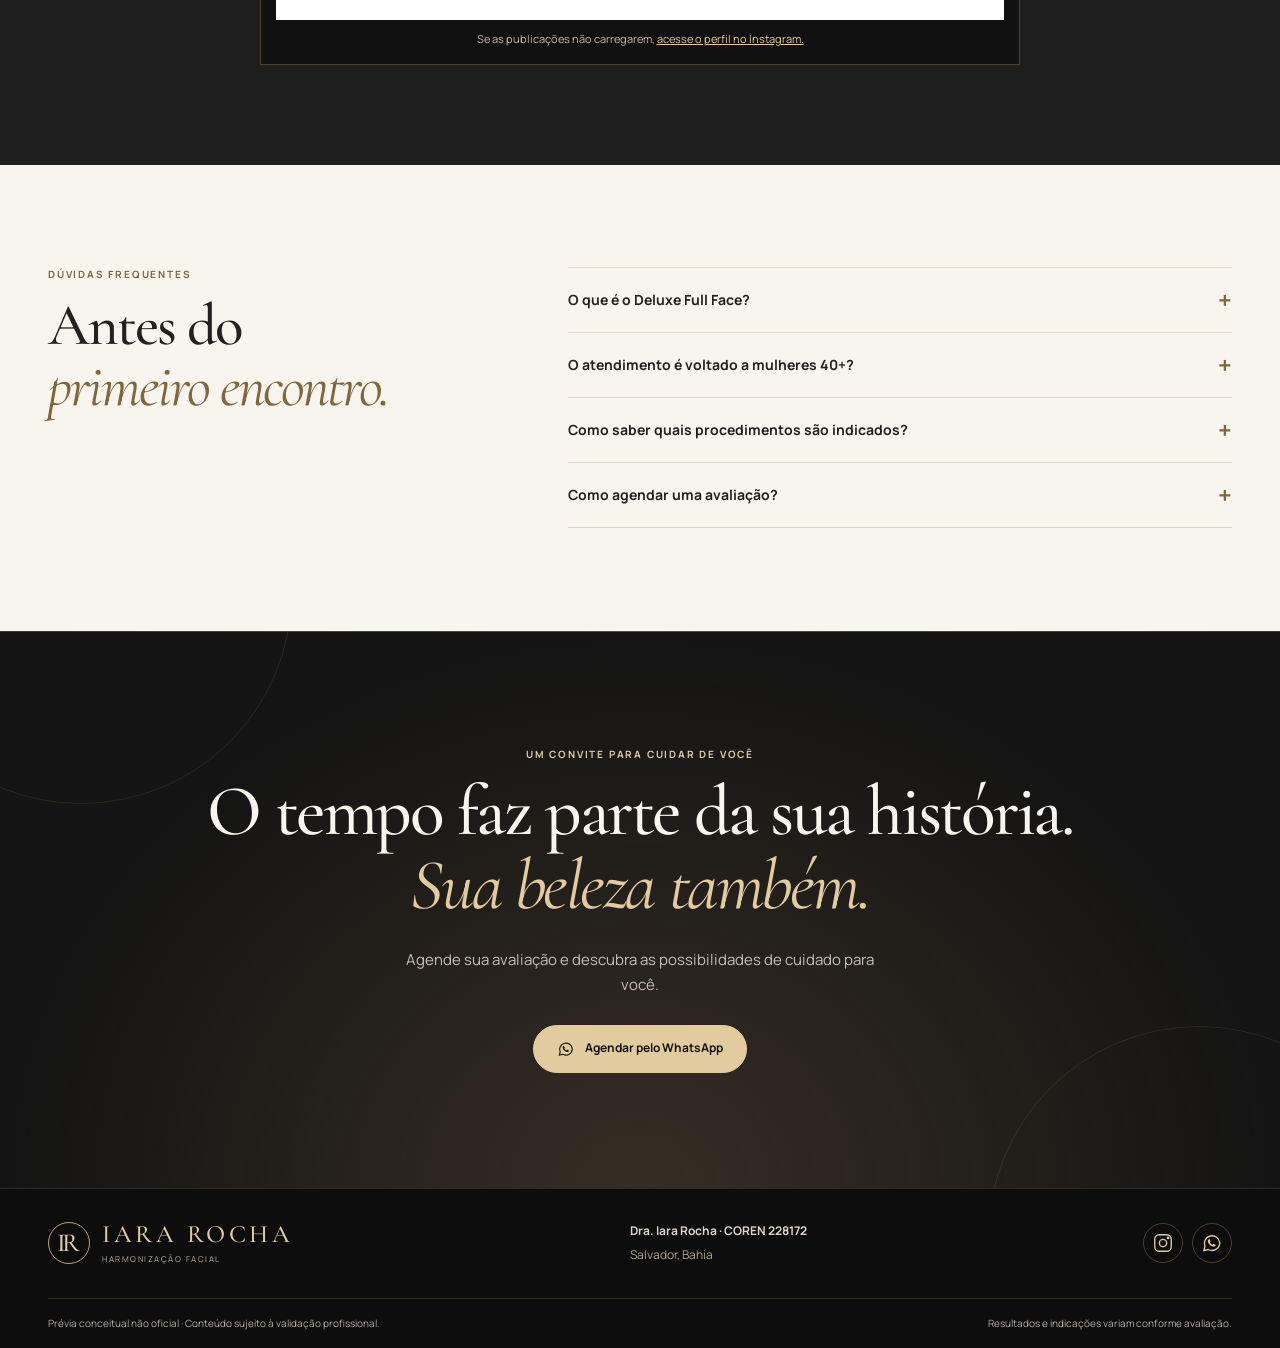
==== commit 3086de14: "Remove repetitive decorative dashes from section headings" ====
--- a/index.html
+++ b/index.html
@@ -3,13 +3,13 @@
 <body><svg xmlns="http://www.w3.org/2000/svg" style="position:absolute;width:0;height:0;overflow:hidden" aria-hidden="true"><symbol id="ig" viewBox="0 0 24 24"><rect x="3" y="3" width="18" height="18" rx="5"/><circle cx="12" cy="12" r="4"/><path d="M17.5 6.5h.01" stroke-width="3"/></symbol><symbol id="wa" viewBox="0 0 24 24"><path d="M20.4 11.8a8.4 8.4 0 0 1-12.5 7.3L3 20.4l1.3-4.6a8.4 8.4 0 1 1 16.1-4Z"/><path d="M8.3 8.1c.3-.5.8-.4 1-.1l1 2c.1.3-.2.7-.6 1.1.6 1.3 1.4 2.1 2.8 2.7.4-.5.8-.9 1.1-.8l2.1 1c.4.2.4.7.1 1.1-.6.9-1.6 1.2-2.8.8-2.7-.9-5-3-5.5-5.6-.2-.9.2-1.6.8-2.2Z" fill="currentColor" stroke="none"/></symbol><symbol id="pin" viewBox="0 0 24 24"><path d="M20 10c0 6-8 11-8 11S4 16 4 10a8 8 0 1 1 16 0Z"/><circle cx="12" cy="10" r="2.5"/></symbol><symbol id="spark" viewBox="0 0 24 24"><path d="M12 2c0 6 4 10 10 10-6 0-10 4-10 10 0-6-4-10-10-10 6 0 10-4 10-10Z"/></symbol><symbol id="shield" viewBox="0 0 24 24"><path d="M12 2 21 6v6c0 5-5 8-9 10-4-2-9-5-9-10V6l9-4Z"/><path d="m8 12 3 3 5-6"/></symbol><symbol id="heart" viewBox="0 0 24 24"><path d="M12 21 4 13a5.5 5.5 0 0 1 8-7.5A5.5 5.5 0 0 1 20 13Z"/></symbol><symbol id="face" viewBox="0 0 24 24"><path d="M7 3C3 7 3 15 8 20c2 2 6 2 8 0 5-5 5-13 1-17M7 10h3m4 0h3m-6 1-1 4h3m-3 3c1 .5 3 .5 4 0"/></symbol></svg>
 <div class="topline"><span><svg><use href="#pin"/></svg> Salvador · Bahia</span><span>Harmonização facial <i></i> Mulheres 40+</span></div>
 <header class="header"><div class="shell nav"><a href="#inicio" class="logo" aria-label="Dra. Iara Rocha, início"><span class="logo-mark">IR</span><span><strong>IARA ROCHA</strong><small>HARMONIZAÇÃO FACIAL</small></span></a><button class="menu" type="button" aria-expanded="false" aria-label="Abrir menu" aria-controls="navlinks"><span></span><span></span></button><nav id="navlinks"><a href="#protocolo">Protocolo</a><a href="#resultados">Resultados</a><a href="#sobre">A especialista</a><a href="#instagram">Instagram</a></nav><a class="btn btn-small" href="https://wa.me/5571999190750?text=Ol%C3%A1%2C%20gostaria%20de%20agendar%20uma%20avalia%C3%A7%C3%A3o." target="_blank" rel="noopener"><svg><use href="#wa"/></svg> Agendar avaliação</a></div></header>
-<main id="inicio"><section class="hero" aria-labelledby="hero-title"><div class="shell hero-grid"><div class="hero-copy"><div class="eyebrow"><span></span> HARMONIZAÇÃO FACIAL · MULHERES 40+</div><h1 id="hero-title">Traços mais descansados.<em>Sem perder sua identidade.</em></h1><p class="hero-description">Estética facial personalizada para valorizar sua beleza natural e respeitar a essência de quem você é.</p><div class="actions"><a class="btn" href="https://wa.me/5571999190750?text=Ol%C3%A1%2C%20gostaria%20de%20agendar%20uma%20avalia%C3%A7%C3%A3o." target="_blank" rel="noopener"><svg><use href="#wa"/></svg> Agendar minha avaliação</a><a class="btn outline" href="#protocolo">Conhecer o protocolo</a></div><div class="hero-caption"><span class="hero-signature">Dra. Iara Rocha</span><span>COREN 228172 · Salvador, BA</span></div></div><figure class="hero-portrait"><div class="portrait-image"><img src="assets/draiara.png" alt="Retrato profissional da Dra. Iara Rocha" width="640" height="640" fetchpriority="high" decoding="async"></div><figcaption><span>ESTÉTICA COM IDENTIDADE</span><span>01 — IARA ROCHA</span></figcaption></figure></div></section>
+<main id="inicio"><section class="hero" aria-labelledby="hero-title"><div class="shell hero-grid"><div class="hero-copy"><div class="eyebrow">HARMONIZAÇÃO FACIAL · MULHERES 40+</div><h1 id="hero-title">Traços mais descansados.<em>Sem perder sua identidade.</em></h1><p class="hero-description">Estética facial personalizada para valorizar sua beleza natural e respeitar a essência de quem você é.</p><div class="actions"><a class="btn" href="https://wa.me/5571999190750?text=Ol%C3%A1%2C%20gostaria%20de%20agendar%20uma%20avalia%C3%A7%C3%A3o." target="_blank" rel="noopener"><svg><use href="#wa"/></svg> Agendar minha avaliação</a><a class="btn outline" href="#protocolo">Conhecer o protocolo</a></div><div class="hero-caption"><span class="hero-signature">Dra. Iara Rocha</span><span>COREN 228172 · Salvador, BA</span></div></div><figure class="hero-portrait"><div class="portrait-image"><img src="assets/draiara.png" alt="Retrato profissional da Dra. Iara Rocha" width="640" height="640" fetchpriority="high" decoding="async"></div><figcaption><span>ESTÉTICA COM IDENTIDADE</span><span>IARA ROCHA</span></figcaption></figure></div></section>
 <section class="values"><div class="shell values-grid"><div><svg><use href="#face"/></svg><span><b>Especialidade 40+</b><small>Cuidado em cada fase</small></span></div><div><svg><use href="#spark"/></svg><span><b>Naturalidade</b><small>Respeito aos seus traços</small></span></div><div><svg><use href="#heart"/></svg><span><b>Plano individual</b><small>Escuta e personalização</small></span></div><div><svg><use href="#shield"/></svg><span><b>Ética e responsabilidade</b><small>COREN 228172</small></span></div></div></section>
-<section id="protocolo" class="section protocol"><div class="shell"><div class="section-head reveal"><div><div class="eyebrow"><span></span> PROTOCOLO EXCLUSIVO</div><h2>Deluxe <em>Full Face.</em></h2></div><p>Uma visão integrada da face, com atenção aos detalhes que fazem você se reconhecer no espelho.</p></div><div class="protocol-grid"><article class="tile reveal"><div class="tile-img"><img loading="lazy" src="https://images.pexels.com/photos/6619491/pexels-photo-6619491.jpeg?auto=compress&cs=tinysrgb&w=850" alt="Imagem ilustrativa de cuidado facial" onerror="this.onerror=null;this.src='assets/portrait.svg'"><span>01</span></div><div class="tile-copy"><h3>Harmonia facial</h3><p>Um olhar para o conjunto, valorizando as proporções e as características únicas do seu rosto.</p></div></article><article class="tile reveal"><div class="tile-img"><img loading="lazy" src="https://images.pexels.com/photos/7446693/pexels-photo-7446693.jpeg?auto=compress&cs=tinysrgb&w=850" alt="Imagem ilustrativa de atendimento estético" onerror="this.onerror=null;this.src='assets/portrait.svg'"><span>02</span></div><div class="tile-copy"><h3>Rejuvenescimento</h3><p>Um planejamento orientado à suavidade dos traços e ao cuidado com as mudanças do tempo.</p></div></article><article class="tile reveal"><div class="tile-img"><img loading="lazy" src="https://images.pexels.com/photos/6724479/pexels-photo-6724479.jpeg?auto=compress&cs=tinysrgb&w=850" alt="Imagem ilustrativa de autocuidado" onerror="this.onerror=null;this.src='assets/portrait.svg'"><span>03</span></div><div class="tile-copy"><h3>Identidade preservada</h3><p>Escolhas que respeitam sua expressão e individualidade, sem buscar um padrão de beleza único.</p></div></article></div><div class="protocol-foot"><span>As imagens são ilustrativas. O plano e a indicação de procedimentos dependem de avaliação individual.</span><a class="text-link" href="https://wa.me/5571999190750?text=Ol%C3%A1%2C%20gostaria%20de%20conhecer%20o%20Deluxe%20Full%20Face." target="_blank" rel="noopener">Quero conhecer o Deluxe Full Face <span>↗</span></a></div></div></section>
-<section id="resultados" class="results"><div class="shell results-grid"><div class="results-copy reveal"><div class="eyebrow"><span></span> RESULTADOS & NATURALIDADE</div><h2>Antes <em>&amp; depois.</em></h2><p>O cuidado começa pela compreensão de cada rosto. Conheça a proposta de valorização dos traços naturais, respeitando sua identidade.</p><a class="btn" href="https://wa.me/5571999190750" target="_blank" rel="noopener"><svg><use href="#wa"/></svg> Agendar avaliação</a></div><div class="case-carousel reveal" aria-label="Galeria de antes e depois" aria-roledescription="carrossel"><div class="gallery-window" id="case-stage" tabindex="0" aria-label="Arraste para navegar ou use as setas do teclado"><div class="gallery-track" id="gallery-track"></div><div class="gallery-empty" id="gallery-empty"><p>Galeria de antes e depois</p><small>Fotografias serão exibidas após a inclusão dos arquivos.</small></div></div><div class="case-controls" id="case-controls" hidden><button type="button" id="case-prev" aria-label="Imagem anterior">‹</button><div class="gallery-dots" id="gallery-dots" aria-label="Selecionar imagem"></div><button type="button" id="case-next" aria-label="Próxima imagem">›</button><button type="button" id="case-pause" aria-label="Pausar reprodução automática">Ⅱ</button></div><p class="case-caption" id="case-counter" hidden></p><small class="case-disclaimer">Resultados individuais. A indicação de procedimentos depende de avaliação e os resultados podem variar. Fotografias sujeitas à autorização de uso.</small></div></div></section><section id="sobre" class="about"><div class="shell about-grid"><div class="about-art reveal"><div class="about-monogram" aria-hidden="true">IR</div><div class="about-quote"><span class="eyebrow">A ESSÊNCIA DO CUIDADO</span><span class="quote-mark" aria-hidden="true">“</span><p>A beleza está em <em>ser você.</em></p><span class="quote-line"></span></div></div><div class="about-copy reveal"><div class="eyebrow"><span></span> A ESPECIALISTA</div><h2>Dra. Iara Rocha</h2><p class="lead">Um cuidado que vai além da estética.</p><p>Com atuação em harmonização facial e foco em mulheres acima dos 40 anos, a Dra. Iara Rocha propõe um atendimento que combina técnica, precisão e respeito à individualidade.</p><p>Seu protocolo Deluxe Full Face é pensado para valorizar a beleza natural de cada mulher. O objetivo é cuidar dos traços sem apagar aquilo que torna cada rosto único.</p><div class="credential"><svg><use href="#shield"/></svg><div><b>COREN 228172</b><small>Atendimento em Salvador, Bahia</small></div></div><a class="btn outline" href="https://www.instagram.com/dra.iararocha/" target="_blank" rel="noopener"><svg><use href="#ig"/></svg> Conheça a Dra. Iara</a></div></div></section>
-<section id="experiencia" class="section experience"><div class="shell"><div class="section-head reveal"><div><div class="eyebrow"><span></span> DO PRIMEIRO CONTATO AO CUIDADO</div><h2>Sua experiência,<br><em>no seu tempo.</em></h2></div><p>Cada etapa começa com respeito às suas necessidades e expectativas, sem fórmulas prontas.</p></div><div class="steps"><article class="reveal"><span>01 /</span><h3>Escuta e avaliação</h3><p>Converse sobre suas expectativas e receba uma orientação individualizada.</p></article><article class="reveal"><span>02 /</span><h3>Plano personalizado</h3><p>Entenda as possibilidades de cuidado e as indicações adequadas à sua face.</p></article><article class="reveal"><span>03 /</span><h3>Orientação e cuidado</h3><p>Esclareça dúvidas sobre os procedimentos, riscos e cuidados necessários.</p></article></div></div></section>
-<section id="instagram" class="social"><div class="shell"><div class="section-head reveal"><div><div class="eyebrow"><span></span> CONTEÚDO & INSPIRAÇÃO</div><h2>Por dentro do <em>meu universo.</em></h2></div><div class="social-intro"><p>Acompanhe as publicações da Dra. Iara Rocha sobre estética facial, cuidados e naturalidade.</p><a class="btn outline" href="https://www.instagram.com/dra.iararocha/" target="_blank" rel="noopener"><svg><use href="#ig"/></svg> @dra.iararocha</a></div></div><div class="social-frame reveal"><div class="social-bar"><span><svg><use href="#ig"/></svg> @dra.iararocha</span><span>Instagram</span></div><iframe id="instagram-feed" title="Publicações e perfil da Dra. Iara Rocha no Instagram" src="https://www.instagram.com/dra.iararocha/embed/" loading="lazy" referrerpolicy="strict-origin-when-cross-origin" allowfullscreen></iframe><p class="embed-fallback">Se as publicações não carregarem, <a href="https://www.instagram.com/dra.iararocha/" target="_blank" rel="noopener">acesse o perfil no Instagram.</a></p></div></div></section>
-<section class="section faq-section" id="duvidas"><div class="shell faq"><div class="reveal"><div class="eyebrow"><span></span> DÚVIDAS FREQUENTES</div><h2>Antes do<br><em>primeiro encontro.</em></h2></div><div class="faq-items reveal"><details><summary>O que é o Deluxe Full Face?<span>+</span></summary><p>É o protocolo exclusivo de harmonização facial apresentado pela Dra. Iara Rocha, com abordagem individualizada e foco na naturalidade.</p></details><details><summary>O atendimento é voltado a mulheres 40+?<span>+</span></summary><p>Sim, esse é o foco informado pela profissional. A avaliação permite conversar sobre as necessidades individuais e a indicação de cada cuidado.</p></details><details><summary>Como saber quais procedimentos são indicados?<span>+</span></summary><p>A indicação depende de avaliação profissional, considerando sua anatomia, histórico de saúde, expectativas e possíveis contraindicações.</p></details><details><summary>Como agendar uma avaliação?<span>+</span></summary><p>Entre em contato pelo WhatsApp para consultar disponibilidade, valores e informações de atendimento em Salvador.</p></details></div></div></section>
-<section class="closing"><div class="shell reveal"><div class="eyebrow"><span></span> UM CONVITE PARA CUIDAR DE VOCÊ</div><h2>O tempo faz parte da sua história.<br><em>Sua beleza também.</em></h2><p>Agende sua avaliação e descubra as possibilidades de cuidado para você.</p><a class="btn light" href="https://wa.me/5571999190750?text=Ol%C3%A1%2C%20gostaria%20de%20agendar%20uma%20avalia%C3%A7%C3%A3o." target="_blank" rel="noopener"><svg><use href="#wa"/></svg> Agendar pelo WhatsApp</a></div></section></main>
-<footer><div class="shell footer-main"><a class="logo" href="#inicio"><span class="logo-mark">IR</span><span><strong>IARA ROCHA</strong><small>HARMONIZAÇÃO FACIAL</small></span></a><div><strong>Dra. Iara Rocha · COREN 228172</strong><p>Salvador — Bahia</p></div><div class="social-icons"><a href="https://www.instagram.com/dra.iararocha/" target="_blank" rel="noopener" aria-label="Instagram"><svg><use href="#ig"/></svg></a><a href="https://wa.me/5571999190750" target="_blank" rel="noopener" aria-label="WhatsApp"><svg><use href="#wa"/></svg></a></div></div><div class="shell footer-bottom"><span>Prévia conceitual não oficial · Conteúdo sujeito à validação profissional.</span><span>Resultados e indicações variam conforme avaliação.</span></div></footer>
+<section id="protocolo" class="section protocol"><div class="shell"><div class="section-head reveal"><div><div class="eyebrow">PROTOCOLO EXCLUSIVO</div><h2>Deluxe <em>Full Face.</em></h2></div><p>Uma visão integrada da face, com atenção aos detalhes que fazem você se reconhecer no espelho.</p></div><div class="protocol-grid"><article class="tile reveal"><div class="tile-img"><img loading="lazy" src="https://images.pexels.com/photos/6619491/pexels-photo-6619491.jpeg?auto=compress&cs=tinysrgb&w=850" alt="Imagem ilustrativa de cuidado facial" onerror="this.onerror=null;this.src='assets/portrait.svg'"><span>01</span></div><div class="tile-copy"><h3>Harmonia facial</h3><p>Um olhar para o conjunto, valorizando as proporções e as características únicas do seu rosto.</p></div></article><article class="tile reveal"><div class="tile-img"><img loading="lazy" src="https://images.pexels.com/photos/7446693/pexels-photo-7446693.jpeg?auto=compress&cs=tinysrgb&w=850" alt="Imagem ilustrativa de atendimento estético" onerror="this.onerror=null;this.src='assets/portrait.svg'"><span>02</span></div><div class="tile-copy"><h3>Rejuvenescimento</h3><p>Um planejamento orientado à suavidade dos traços e ao cuidado com as mudanças do tempo.</p></div></article><article class="tile reveal"><div class="tile-img"><img loading="lazy" src="https://images.pexels.com/photos/6724479/pexels-photo-6724479.jpeg?auto=compress&cs=tinysrgb&w=850" alt="Imagem ilustrativa de autocuidado" onerror="this.onerror=null;this.src='assets/portrait.svg'"><span>03</span></div><div class="tile-copy"><h3>Identidade preservada</h3><p>Escolhas que respeitam sua expressão e individualidade, sem buscar um padrão de beleza único.</p></div></article></div><div class="protocol-foot"><span>As imagens são ilustrativas. O plano e a indicação de procedimentos dependem de avaliação individual.</span><a class="text-link" href="https://wa.me/5571999190750?text=Ol%C3%A1%2C%20gostaria%20de%20conhecer%20o%20Deluxe%20Full%20Face." target="_blank" rel="noopener">Quero conhecer o Deluxe Full Face <span>↗</span></a></div></div></section>
+<section id="resultados" class="results"><div class="shell results-grid"><div class="results-copy reveal"><div class="eyebrow">RESULTADOS & NATURALIDADE</div><h2>Antes <em>&amp; depois.</em></h2><p>O cuidado começa pela compreensão de cada rosto. Conheça a proposta de valorização dos traços naturais, respeitando sua identidade.</p><a class="btn" href="https://wa.me/5571999190750" target="_blank" rel="noopener"><svg><use href="#wa"/></svg> Agendar avaliação</a></div><div class="case-carousel reveal" aria-label="Galeria de antes e depois" aria-roledescription="carrossel"><div class="gallery-window" id="case-stage" tabindex="0" aria-label="Arraste para navegar ou use as setas do teclado"><div class="gallery-track" id="gallery-track"></div><div class="gallery-empty" id="gallery-empty"><p>Galeria de antes e depois</p><small>Fotografias serão exibidas após a inclusão dos arquivos.</small></div></div><div class="case-controls" id="case-controls" hidden><button type="button" id="case-prev" aria-label="Imagem anterior">‹</button><div class="gallery-dots" id="gallery-dots" aria-label="Selecionar imagem"></div><button type="button" id="case-next" aria-label="Próxima imagem">›</button><button type="button" id="case-pause" aria-label="Pausar reprodução automática">Ⅱ</button></div><p class="case-caption" id="case-counter" hidden></p><small class="case-disclaimer">Resultados individuais. A indicação de procedimentos depende de avaliação e os resultados podem variar. Fotografias sujeitas à autorização de uso.</small></div></div></section><section id="sobre" class="about"><div class="shell about-grid"><div class="about-art reveal"><div class="about-monogram" aria-hidden="true">IR</div><div class="about-quote"><span class="eyebrow">A ESSÊNCIA DO CUIDADO</span><span class="quote-mark" aria-hidden="true">“</span><p>A beleza está em <em>ser você.</em></p><span class="quote-line"></span></div></div><div class="about-copy reveal"><div class="eyebrow">A ESPECIALISTA</div><h2>Dra. Iara Rocha</h2><p class="lead">Um cuidado que vai além da estética.</p><p>Com atuação em harmonização facial e foco em mulheres acima dos 40 anos, a Dra. Iara Rocha propõe um atendimento que combina técnica, precisão e respeito à individualidade.</p><p>Seu protocolo Deluxe Full Face é pensado para valorizar a beleza natural de cada mulher. O objetivo é cuidar dos traços sem apagar aquilo que torna cada rosto único.</p><div class="credential"><svg><use href="#shield"/></svg><div><b>COREN 228172</b><small>Atendimento em Salvador, Bahia</small></div></div><a class="btn outline" href="https://www.instagram.com/dra.iararocha/" target="_blank" rel="noopener"><svg><use href="#ig"/></svg> Conheça a Dra. Iara</a></div></div></section>
+<section id="experiencia" class="section experience"><div class="shell"><div class="section-head reveal"><div><div class="eyebrow">DO PRIMEIRO CONTATO AO CUIDADO</div><h2>Sua experiência,<br><em>no seu tempo.</em></h2></div><p>Cada etapa começa com respeito às suas necessidades e expectativas, sem fórmulas prontas.</p></div><div class="steps"><article class="reveal"><span>01 /</span><h3>Escuta e avaliação</h3><p>Converse sobre suas expectativas e receba uma orientação individualizada.</p></article><article class="reveal"><span>02 /</span><h3>Plano personalizado</h3><p>Entenda as possibilidades de cuidado e as indicações adequadas à sua face.</p></article><article class="reveal"><span>03 /</span><h3>Orientação e cuidado</h3><p>Esclareça dúvidas sobre os procedimentos, riscos e cuidados necessários.</p></article></div></div></section>
+<section id="instagram" class="social"><div class="shell"><div class="section-head reveal"><div><div class="eyebrow">CONTEÚDO & INSPIRAÇÃO</div><h2>Por dentro do <em>meu universo.</em></h2></div><div class="social-intro"><p>Acompanhe as publicações da Dra. Iara Rocha sobre estética facial, cuidados e naturalidade.</p><a class="btn outline" href="https://www.instagram.com/dra.iararocha/" target="_blank" rel="noopener"><svg><use href="#ig"/></svg> @dra.iararocha</a></div></div><div class="social-frame reveal"><div class="social-bar"><span><svg><use href="#ig"/></svg> @dra.iararocha</span><span>Instagram</span></div><iframe id="instagram-feed" title="Publicações e perfil da Dra. Iara Rocha no Instagram" src="https://www.instagram.com/dra.iararocha/embed/" loading="lazy" referrerpolicy="strict-origin-when-cross-origin" allowfullscreen></iframe><p class="embed-fallback">Se as publicações não carregarem, <a href="https://www.instagram.com/dra.iararocha/" target="_blank" rel="noopener">acesse o perfil no Instagram.</a></p></div></div></section>
+<section class="section faq-section" id="duvidas"><div class="shell faq"><div class="reveal"><div class="eyebrow">DÚVIDAS FREQUENTES</div><h2>Antes do<br><em>primeiro encontro.</em></h2></div><div class="faq-items reveal"><details><summary>O que é o Deluxe Full Face?<span>+</span></summary><p>É o protocolo exclusivo de harmonização facial apresentado pela Dra. Iara Rocha, com abordagem individualizada e foco na naturalidade.</p></details><details><summary>O atendimento é voltado a mulheres 40+?<span>+</span></summary><p>Sim, esse é o foco informado pela profissional. A avaliação permite conversar sobre as necessidades individuais e a indicação de cada cuidado.</p></details><details><summary>Como saber quais procedimentos são indicados?<span>+</span></summary><p>A indicação depende de avaliação profissional, considerando sua anatomia, histórico de saúde, expectativas e possíveis contraindicações.</p></details><details><summary>Como agendar uma avaliação?<span>+</span></summary><p>Entre em contato pelo WhatsApp para consultar disponibilidade, valores e informações de atendimento em Salvador.</p></details></div></div></section>
+<section class="closing"><div class="shell reveal"><div class="eyebrow">UM CONVITE PARA CUIDAR DE VOCÊ</div><h2>O tempo faz parte da sua história.<br><em>Sua beleza também.</em></h2><p>Agende sua avaliação e descubra as possibilidades de cuidado para você.</p><a class="btn light" href="https://wa.me/5571999190750?text=Ol%C3%A1%2C%20gostaria%20de%20agendar%20uma%20avalia%C3%A7%C3%A3o." target="_blank" rel="noopener"><svg><use href="#wa"/></svg> Agendar pelo WhatsApp</a></div></section></main>
+<footer><div class="shell footer-main"><a class="logo" href="#inicio"><span class="logo-mark">IR</span><span><strong>IARA ROCHA</strong><small>HARMONIZAÇÃO FACIAL</small></span></a><div><strong>Dra. Iara Rocha · COREN 228172</strong><p>Salvador, Bahia</p></div><div class="social-icons"><a href="https://www.instagram.com/dra.iararocha/" target="_blank" rel="noopener" aria-label="Instagram"><svg><use href="#ig"/></svg></a><a href="https://wa.me/5571999190750" target="_blank" rel="noopener" aria-label="WhatsApp"><svg><use href="#wa"/></svg></a></div></div><div class="shell footer-bottom"><span>Prévia conceitual não oficial · Conteúdo sujeito à validação profissional.</span><span>Resultados e indicações variam conforme avaliação.</span></div></footer>
 <a class="floating" href="https://wa.me/5571999190750?text=Ol%C3%A1%2C%20gostaria%20de%20agendar%20uma%20avalia%C3%A7%C3%A3o." target="_blank" rel="noopener" aria-label="Agendar pelo WhatsApp"><svg><use href="#wa"/></svg></a></body></html>
